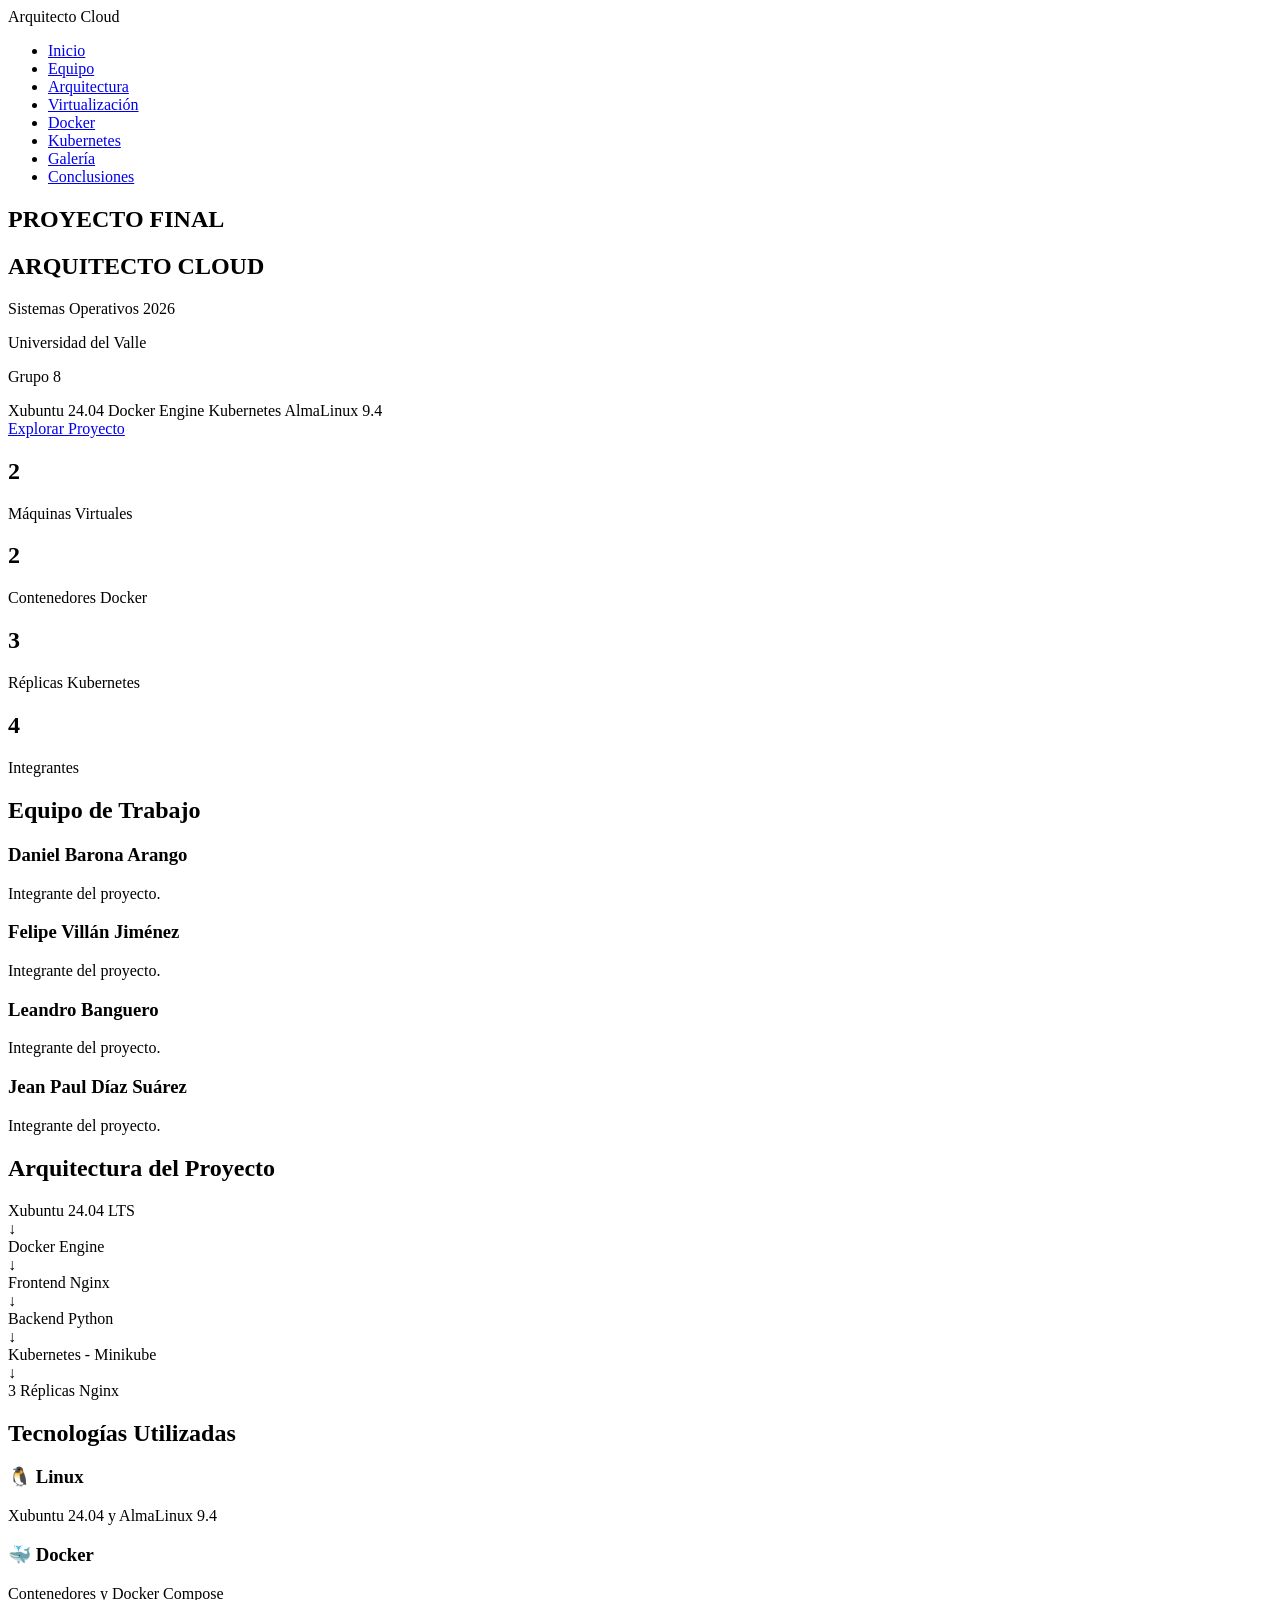
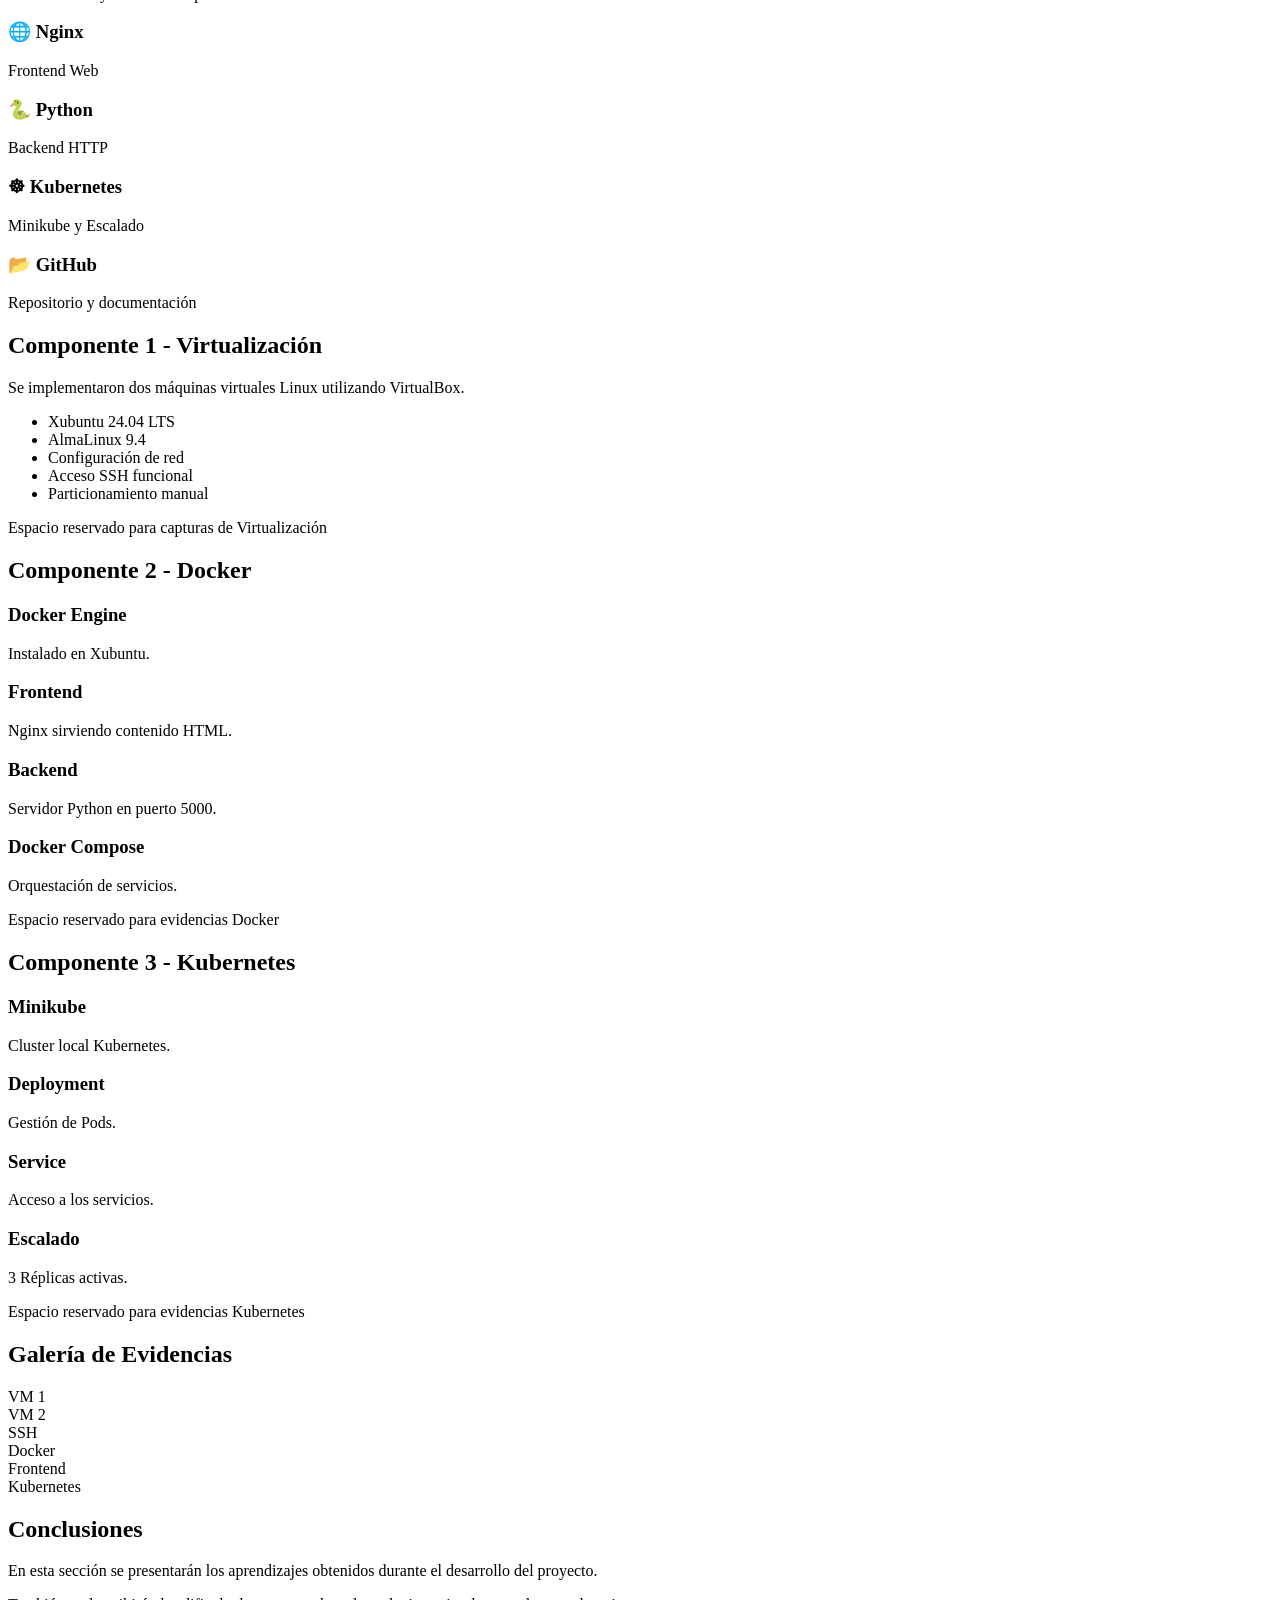
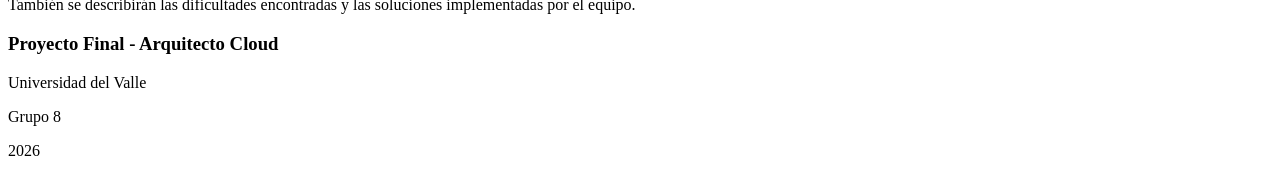
==== index.html @ c35be3ea "Add files via upload" ====
<!DOCTYPE html>
<html lang="es">
<head>
    <meta charset="UTF-8">
    <meta name="viewport" content="width=device-width, initial-scale=1.0">
    <title>Proyecto Final - Arquitecto Cloud</title>

    <link rel="stylesheet" href="css/style.css">

    <link rel="preconnect" href="https://fonts.googleapis.com">
    <link rel="preconnect" href="https://fonts.gstatic.com" crossorigin>
    <link href="https://fonts.googleapis.com/css2?family=Poppins:wght@300;400;500;600;700&display=swap" rel="stylesheet">
</head>

<body>

    <!-- NAVBAR -->

    <header>
        <nav class="navbar">
            <div class="logo">
                Arquitecto Cloud
            </div>

            <ul class="nav-links">
                <li><a href="#inicio">Inicio</a></li>
                <li><a href="#equipo">Equipo</a></li>
                <li><a href="#arquitectura">Arquitectura</a></li>
                <li><a href="#virtualizacion">Virtualización</a></li>
                <li><a href="#docker">Docker</a></li>
                <li><a href="#kubernetes">Kubernetes</a></li>
                <li><a href="#galeria">Galería</a></li>
                <li><a href="#conclusiones">Conclusiones</a></li>
            </ul>
        </nav>
    </header>

    <!-- HERO -->

    <section id="inicio" class="hero">

        <div class="hero-content">

            <h1>PROYECTO FINAL</h1>

            <h2>ARQUITECTO CLOUD</h2>

            <p>
                Sistemas Operativos 2026
            </p>

            <p>
                Universidad del Valle
            </p>

            <p class="grupo">
                Grupo 8
            </p>
            <div class="badges">

            <span>Xubuntu 24.04</span>
            <span>Docker Engine</span>
            <span>Kubernetes</span>
            <span>AlmaLinux 9.4</span>

            </div>

            <a href="#equipo" class="btn">
                Explorar Proyecto
            </a>

        </div>

    </section>
    <section class="stats">

    <div class="stat-box">
        <h2 class="counter">2</h2>
        <p>Máquinas Virtuales</p>
    </div>

    <div class="stat-box">
        <h2 class="counter">2</h2>
        <p>Contenedores Docker</p>
    </div>

    <div class="stat-box">
        <h2 class="counter">3</h2>
        <p>Réplicas Kubernetes</p>
    </div>

    <div class="stat-box">
        <h2 class="counter">4</h2>
        <p>Integrantes</p>
    </div>

    </section>
    <!-- EQUIPO -->

    <section id="equipo" class="section">

        <h2 class="section-title">
            Equipo de Trabajo
        </h2>

        <div class="cards">

            <div class="card">
                <h3>Daniel Barona Arango</h3>
                <p>Integrante del proyecto.</p>
            </div>

            <div class="card">
                <h3>Felipe Villán Jiménez</h3>
                <p>Integrante del proyecto.</p>
            </div>

            <div class="card">
                <h3>Leandro Banguero</h3>
                <p>Integrante del proyecto.</p>
            </div>

            <div class="card">
                <h3>Jean Paul Díaz Suárez</h3>
                <p>Integrante del proyecto.</p>
            </div>

        </div>

    </section>

    <!-- ARQUITECTURA -->

    <section id="arquitectura" class="section">

        <h2 class="section-title">
            Arquitectura del Proyecto
        </h2>

        <div class="architecture">

            <div class="arch-box">Xubuntu 24.04 LTS</div>
            <div class="arrow">↓</div>

            <div class="arch-box">Docker Engine</div>
            <div class="arrow">↓</div>

            <div class="arch-box">Frontend Nginx</div>
            <div class="arrow">↓</div>

            <div class="arch-box">Backend Python</div>
            <div class="arrow">↓</div>

            <div class="arch-box">Kubernetes - Minikube</div>
            <div class="arrow">↓</div>

            <div class="arch-box">3 Réplicas Nginx</div>

        </div>

    </section>
    <section id="tecnologias" class="section">

    <h2 class="section-title">
        Tecnologías Utilizadas
    </h2>

    <div class="tech-grid">

        <div class="tech-card">
            <h3>🐧 Linux</h3>
            <p>Xubuntu 24.04 y AlmaLinux 9.4</p>
        </div>

        <div class="tech-card">
            <h3>🐳 Docker</h3>
            <p>Contenedores y Docker Compose</p>
        </div>

        <div class="tech-card">
            <h3>🌐 Nginx</h3>
            <p>Frontend Web</p>
        </div>

        <div class="tech-card">
            <h3>🐍 Python</h3>
            <p>Backend HTTP</p>
        </div>

        <div class="tech-card">
            <h3>☸ Kubernetes</h3>
            <p>Minikube y Escalado</p>
        </div>

        <div class="tech-card">
            <h3>📂 GitHub</h3>
            <p>Repositorio y documentación</p>
        </div>

    </div>

</section>
    <!-- VIRTUALIZACION -->

    <section id="virtualizacion" class="section">

        <h2 class="section-title">
            Componente 1 - Virtualización
        </h2>

        <div class="content-box">

            <p>
                Se implementaron dos máquinas virtuales Linux utilizando
                VirtualBox.
            </p>

            <ul>
                <li>Xubuntu 24.04 LTS</li>
                <li>AlmaLinux 9.4</li>
                <li>Configuración de red</li>
                <li>Acceso SSH funcional</li>
                <li>Particionamiento manual</li>
            </ul>

            <div class="placeholder">
                Espacio reservado para capturas de Virtualización
            </div>

        </div>

    </section>

    <!-- DOCKER -->

    <section id="docker" class="section">

        <h2 class="section-title">
            Componente 2 - Docker
        </h2>

        <div class="cards">

            <div class="card">
                <h3>Docker Engine</h3>
                <p>Instalado en Xubuntu.</p>
            </div>

            <div class="card">
                <h3>Frontend</h3>
                <p>Nginx sirviendo contenido HTML.</p>
            </div>

            <div class="card">
                <h3>Backend</h3>
                <p>Servidor Python en puerto 5000.</p>
            </div>

            <div class="card">
                <h3>Docker Compose</h3>
                <p>Orquestación de servicios.</p>
            </div>

        </div>

        <div class="placeholder">
            Espacio reservado para evidencias Docker
        </div>

    </section>

    <!-- KUBERNETES -->

    <section id="kubernetes" class="section">

        <h2 class="section-title">
            Componente 3 - Kubernetes
        </h2>

        <div class="cards">

            <div class="card">
                <h3>Minikube</h3>
                <p>Cluster local Kubernetes.</p>
            </div>

            <div class="card">
                <h3>Deployment</h3>
                <p>Gestión de Pods.</p>
            </div>

            <div class="card">
                <h3>Service</h3>
                <p>Acceso a los servicios.</p>
            </div>

            <div class="card">
                <h3>Escalado</h3>
                <p>3 Réplicas activas.</p>
            </div>

        </div>

        <div class="placeholder">
            Espacio reservado para evidencias Kubernetes
        </div>

    </section>

    <!-- GALERIA -->

    <section id="galeria" class="section">

        <h2 class="section-title">
            Galería de Evidencias
        </h2>

        <div class="gallery">

            <div class="gallery-item">VM 1</div>
            <div class="gallery-item">VM 2</div>
            <div class="gallery-item">SSH</div>
            <div class="gallery-item">Docker</div>
            <div class="gallery-item">Frontend</div>
            <div class="gallery-item">Kubernetes</div>

        </div>

    </section>

    <!-- CONCLUSIONES -->

    <section id="conclusiones" class="section">

        <h2 class="section-title">
            Conclusiones
        </h2>

        <div class="content-box">

            <p>
                En esta sección se presentarán los aprendizajes obtenidos
                durante el desarrollo del proyecto.
            </p>

            <p>
                También se describirán las dificultades encontradas y las
                soluciones implementadas por el equipo.
            </p>

        </div>

    </section>

    <!-- FOOTER -->

    <footer>

        <h3>Proyecto Final - Arquitecto Cloud</h3>

        <p>Universidad del Valle</p>

        <p>Grupo 8</p>

        <p>2026</p>

    </footer>

    <script src="js/script.js"></script>

</body>
</html>
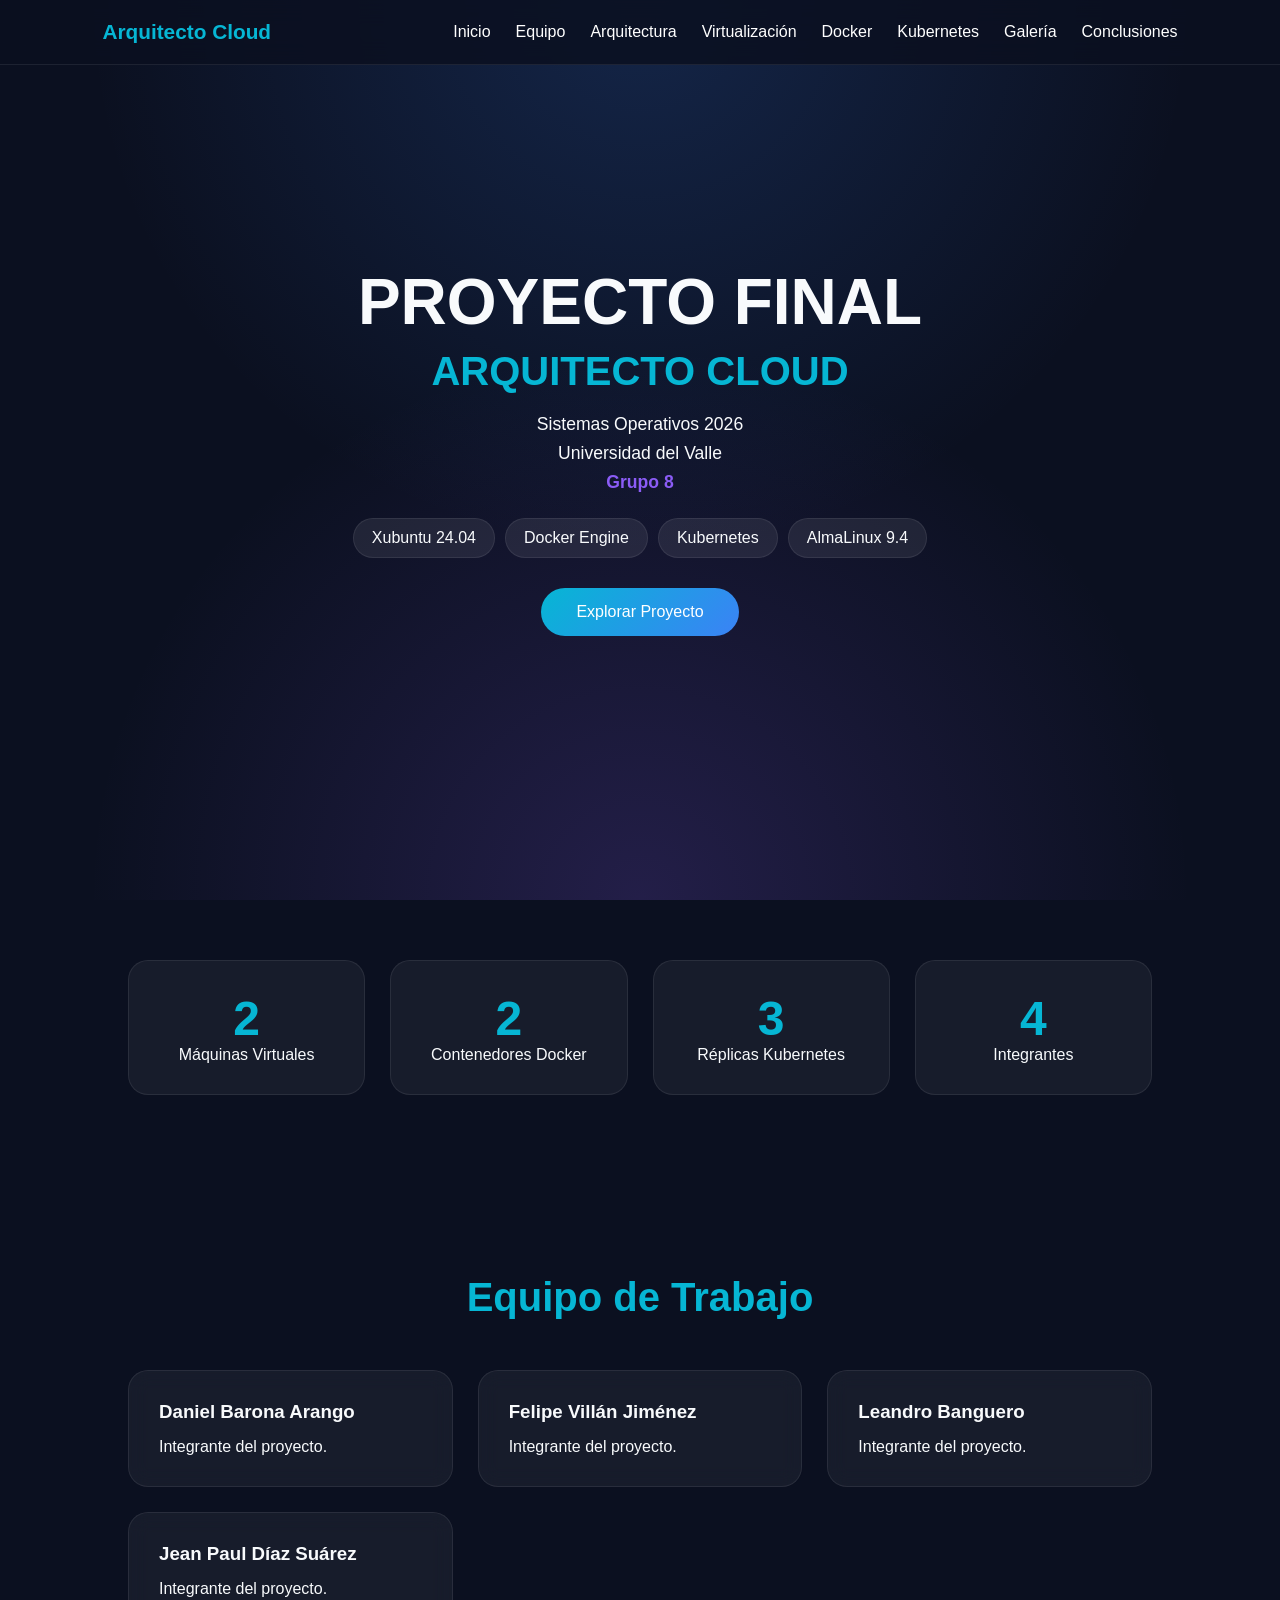
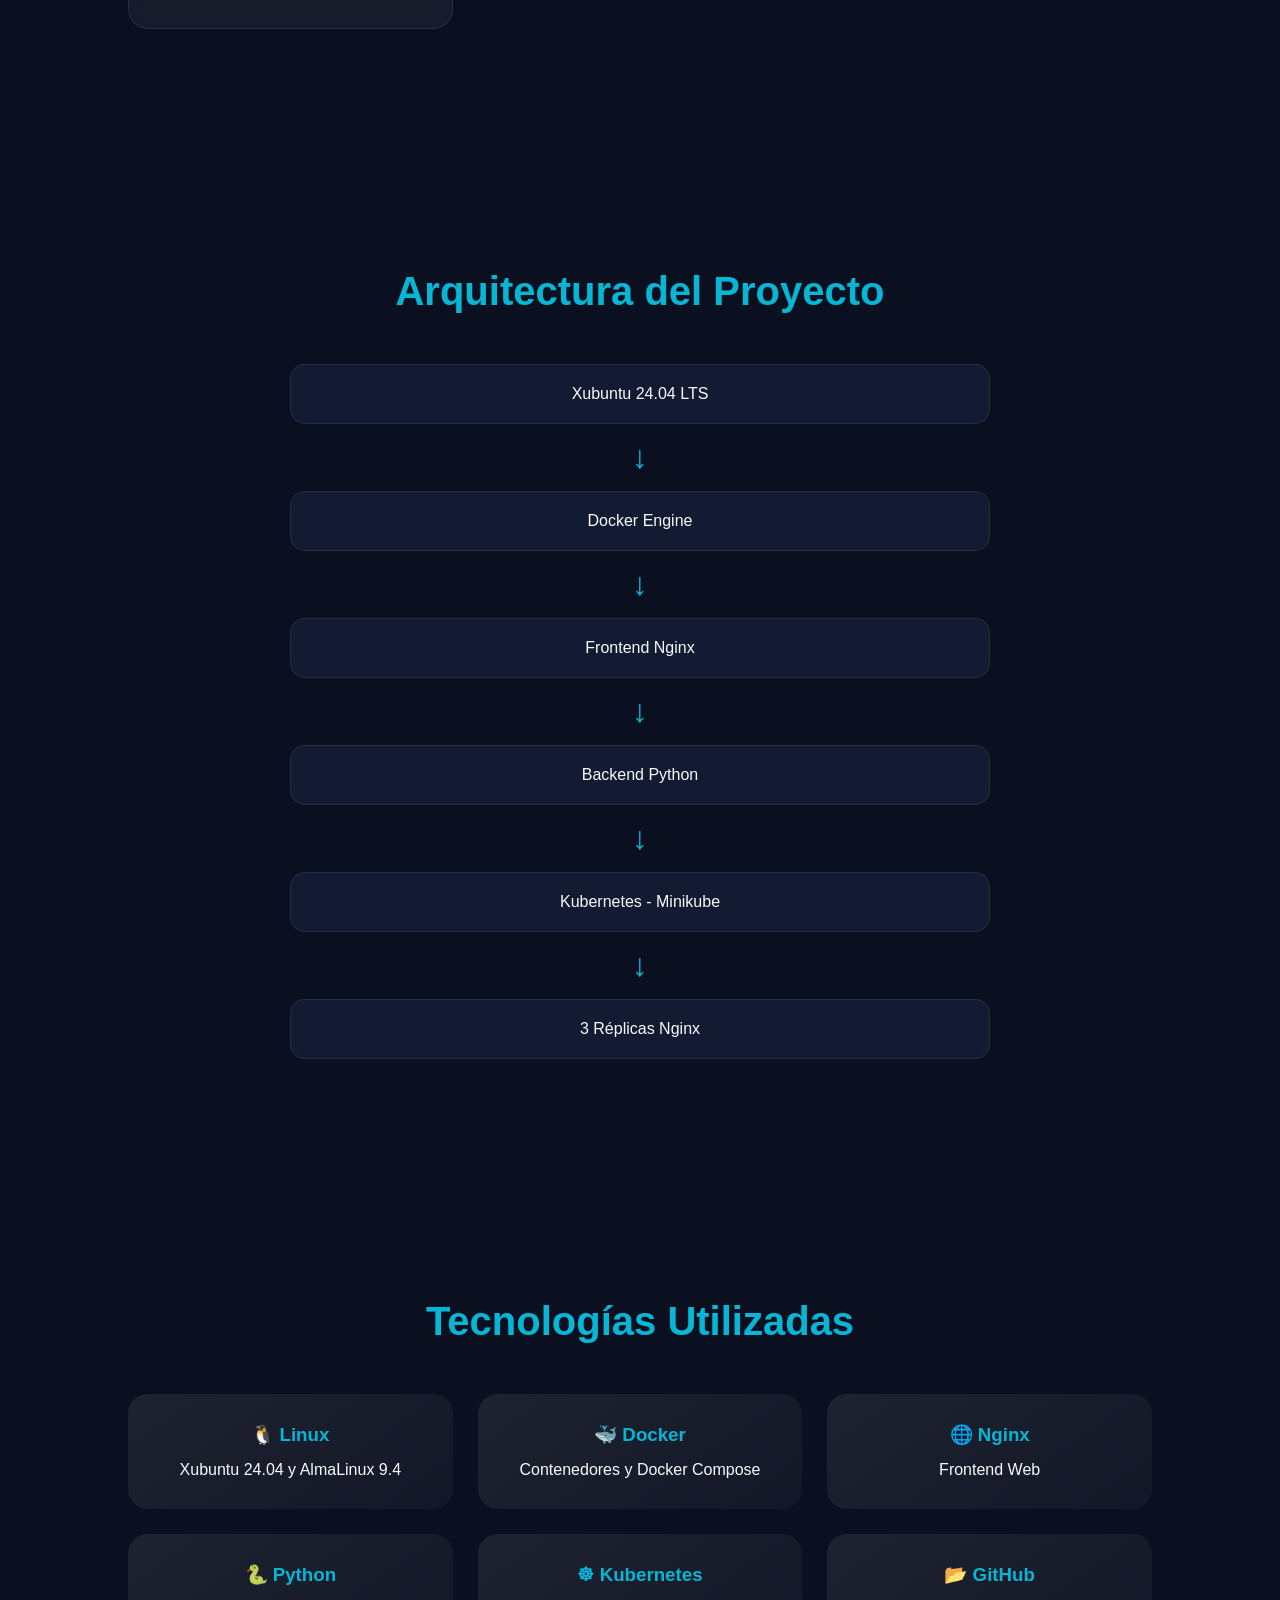
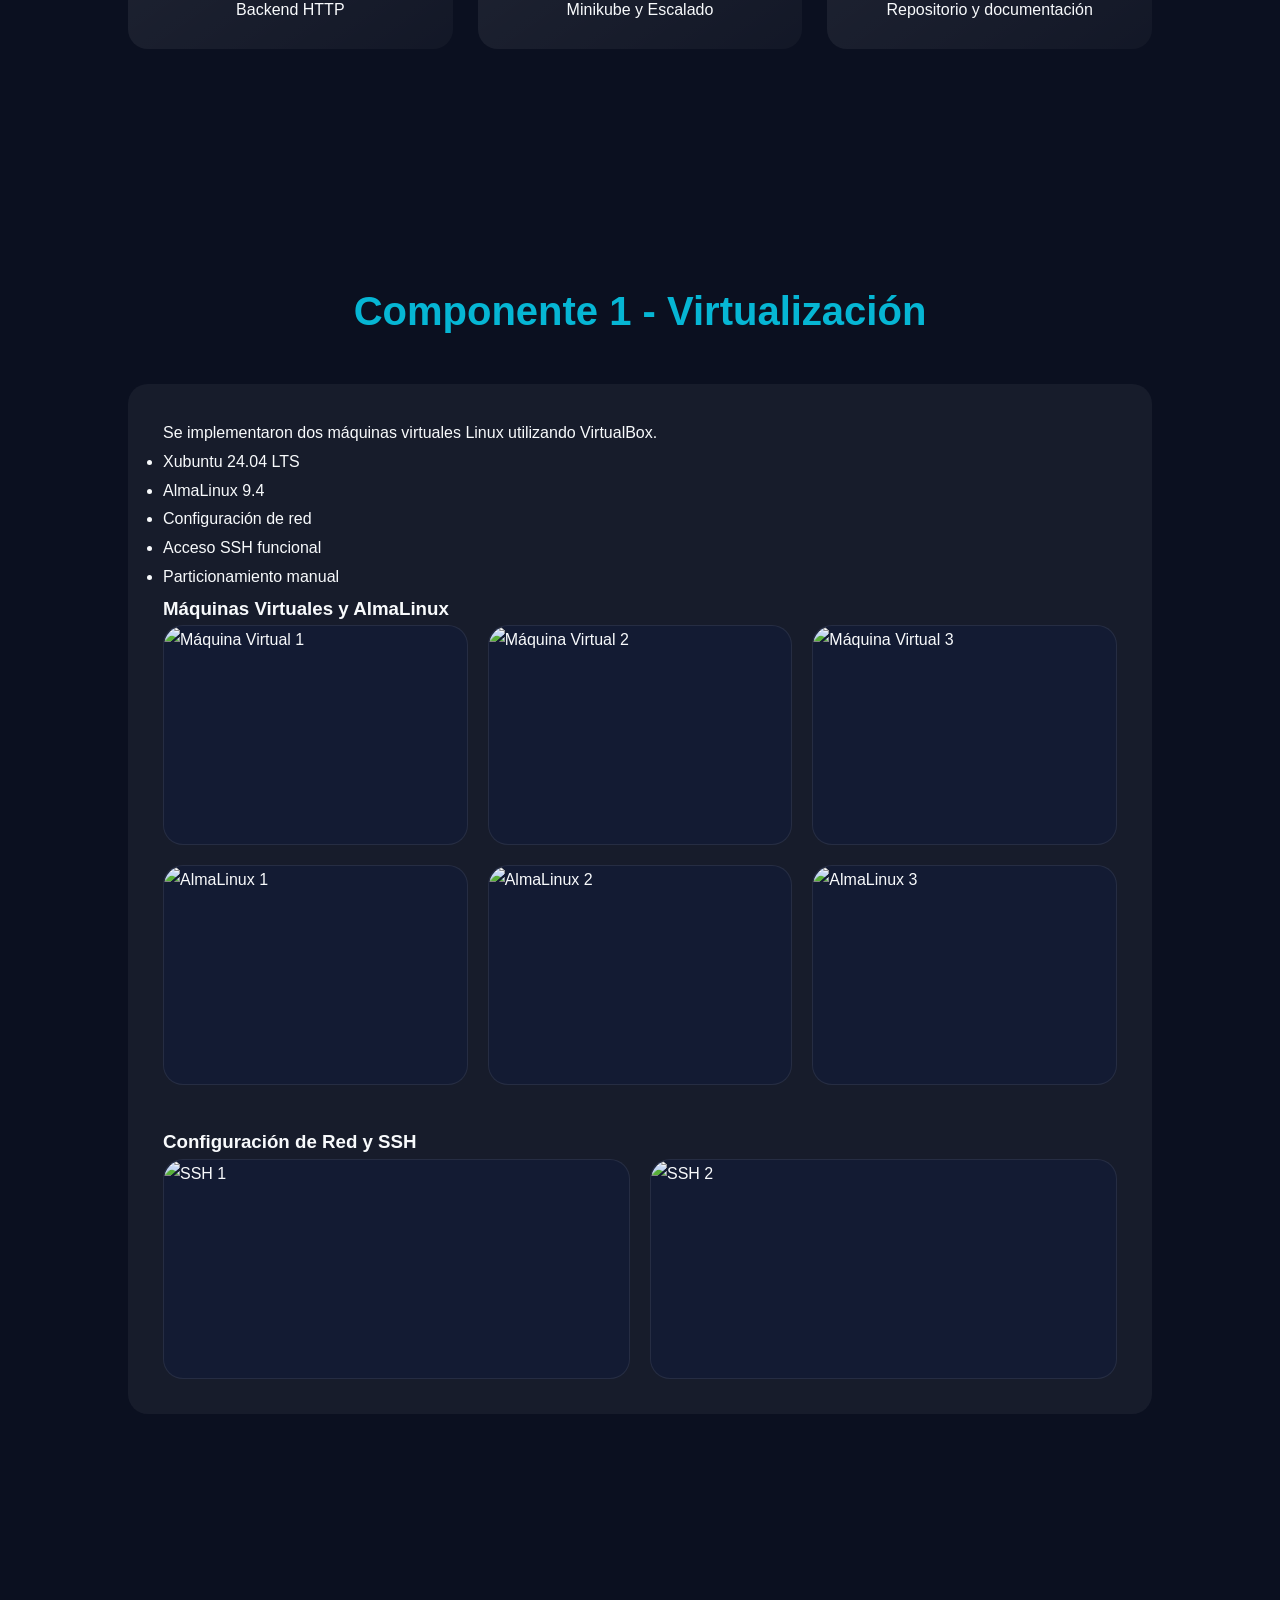
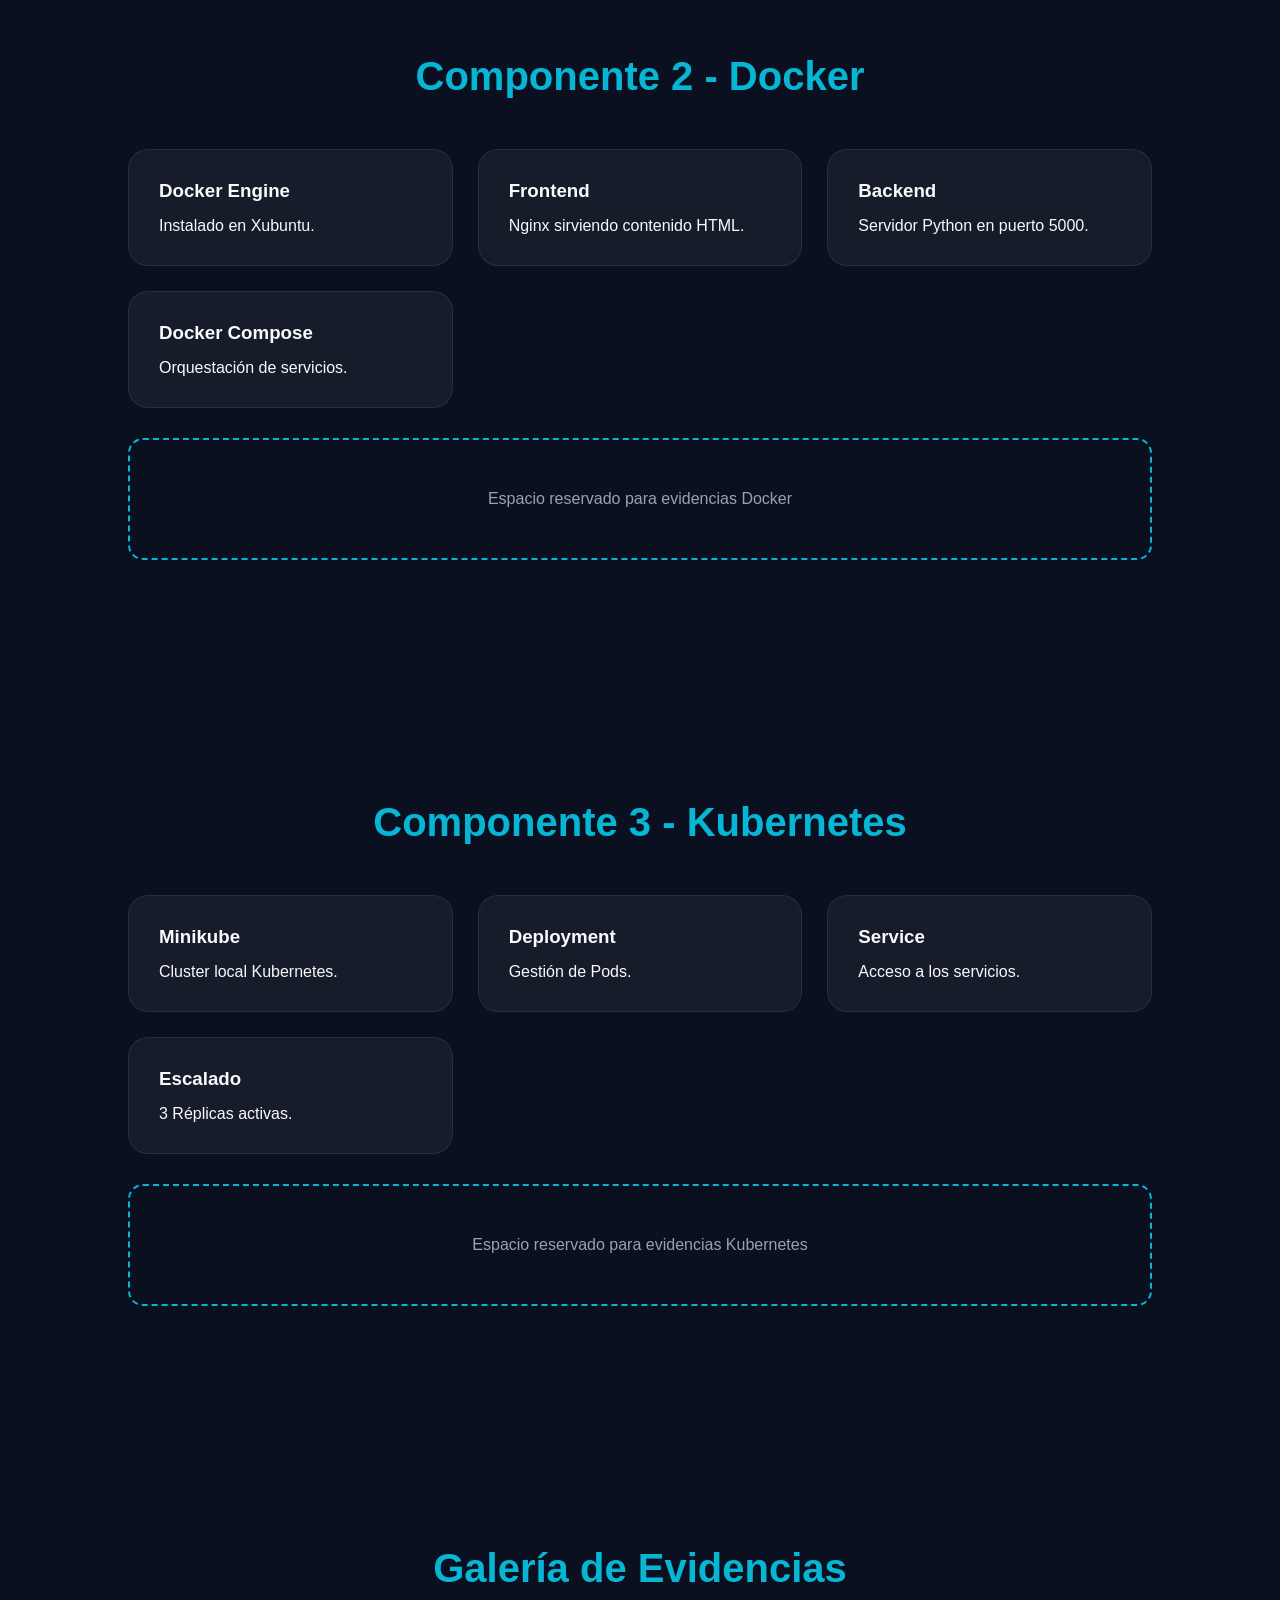
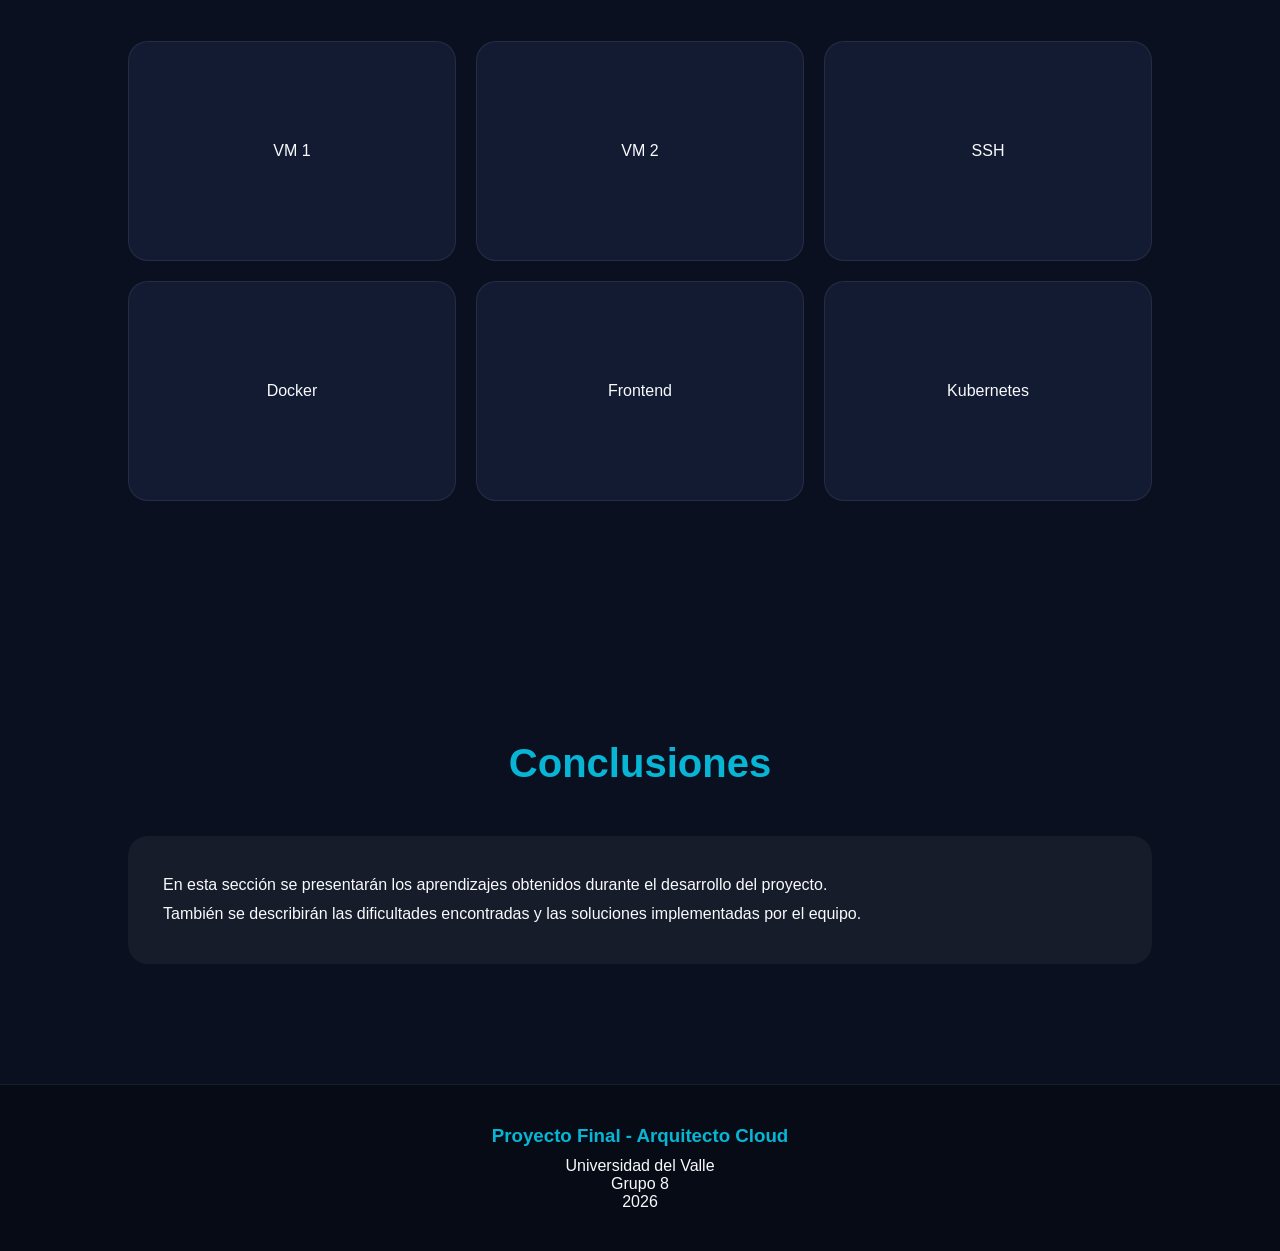
==== commit d3d596f9: "Add files via upload" ====
--- a/index.html
+++ b/index.html
@@ -223,9 +223,49 @@
                 <li>Particionamiento manual</li>
             </ul>
 
-            <div class="placeholder">
-                Espacio reservado para capturas de Virtualización
-            </div>
+            <h3>Máquinas Virtuales y AlmaLinux</h3>
+
+<div class="gallery">
+
+    <div class="gallery-item">
+        <img src="img/mv1.jpeg" alt="Máquina Virtual 1">
+    </div>
+
+    <div class="gallery-item">
+        <img src="img/mv2.jpeg" alt="Máquina Virtual 2">
+    </div>
+
+    <div class="gallery-item">
+        <img src="img/mv3.jpeg" alt="Máquina Virtual 3">
+    </div>
+
+    <div class="gallery-item">
+        <img src="img/alma1.jpeg" alt="AlmaLinux 1">
+    </div>
+
+    <div class="gallery-item">
+        <img src="img/alma2.jpeg" alt="AlmaLinux 2">
+    </div>
+
+    <div class="gallery-item">
+        <img src="img/alma3.jpeg" alt="AlmaLinux 3">
+    </div>
+
+</div>
+
+<h3 style="margin-top:40px;">Configuración de Red y SSH</h3>
+
+<div class="gallery">
+
+    <div class="gallery-item">
+        <img src="img/ssh1.jpeg" alt="SSH 1">
+    </div>
+
+    <div class="gallery-item">
+        <img src="img/ssh2.jpeg" alt="SSH 2">
+    </div>
+
+</div>
 
         </div>
 
--- a/css/style.css
+++ b/css/style.css
@@ -0,0 +1,336 @@
+*{
+    margin:0;
+    padding:0;
+    box-sizing:border-box;
+    font-family:'Poppins',sans-serif;
+}
+
+html{
+    scroll-behavior:smooth;
+}
+
+body{
+    background:#0B1020;
+    color:#F8FAFC;
+}
+
+/* NAVBAR */
+
+.navbar{
+    position:fixed;
+    top:0;
+    width:100%;
+    display:flex;
+    justify-content:space-between;
+    align-items:center;
+    padding:20px 8%;
+    background:rgba(11,16,32,0.85);
+    backdrop-filter:blur(12px);
+    z-index:1000;
+    border-bottom:1px solid rgba(255,255,255,0.08);
+}
+
+.logo{
+    font-size:1.3rem;
+    font-weight:700;
+    color:#06B6D4;
+}
+
+.nav-links{
+    display:flex;
+    list-style:none;
+    gap:25px;
+}
+
+.nav-links a{
+    text-decoration:none;
+    color:white;
+    transition:0.3s;
+}
+
+.nav-links a:hover{
+    color:#06B6D4;
+}
+
+/* HERO */
+
+.hero{
+    min-height:100vh;
+    display:flex;
+    justify-content:center;
+    align-items:center;
+    text-align:center;
+    padding:20px;
+    background:
+    radial-gradient(circle at top,#3B82F630 0%,transparent 50%),
+    radial-gradient(circle at bottom,#8B5CF630 0%,transparent 50%);
+}
+
+.hero-content h1{
+    font-size:4rem;
+    margin-bottom:10px;
+}
+
+.hero-content h2{
+    font-size:2.5rem;
+    color:#06B6D4;
+    margin-bottom:20px;
+}
+
+.hero-content p{
+    margin:8px 0;
+    font-size:1.1rem;
+}
+
+.grupo{
+    margin-top:15px;
+    font-weight:600;
+    color:#8B5CF6;
+}
+
+.btn{
+    display:inline-block;
+    margin-top:30px;
+    padding:15px 35px;
+    text-decoration:none;
+    color:white;
+    background:linear-gradient(135deg,#06B6D4,#3B82F6);
+    border-radius:40px;
+    transition:0.4s;
+}
+
+.btn:hover{
+    transform:translateY(-5px);
+    box-shadow:0 0 25px #06B6D4;
+}
+
+/* SECCIONES */
+
+.section{
+    padding:120px 10%;
+}
+
+.section-title{
+    text-align:center;
+    margin-bottom:50px;
+    font-size:2.5rem;
+    color:#06B6D4;
+}
+
+/* TARJETAS */
+
+.cards{
+    display:grid;
+    grid-template-columns:repeat(auto-fit,minmax(250px,1fr));
+    gap:25px;
+}
+
+.card{
+    background:rgba(255,255,255,0.05);
+    backdrop-filter:blur(10px);
+    border:1px solid rgba(255,255,255,0.08);
+    padding:30px;
+    border-radius:20px;
+    transition:0.4s;
+}
+
+.card:hover{
+    transform:translateY(-10px);
+    border-color:#06B6D4;
+    box-shadow:0 0 25px rgba(6,182,212,0.3);
+}
+
+.card h3{
+    margin-bottom:15px;
+}
+
+/* ARQUITECTURA */
+
+.architecture{
+    max-width:700px;
+    margin:auto;
+    text-align:center;
+}
+
+.arch-box{
+    background:#131B33;
+    padding:20px;
+    border-radius:15px;
+    border:1px solid rgba(255,255,255,0.08);
+}
+
+.arrow{
+    font-size:2rem;
+    margin:15px 0;
+    color:#06B6D4;
+}
+
+/* CAJAS */
+
+.content-box{
+    background:rgba(255,255,255,0.05);
+    padding:35px;
+    border-radius:20px;
+    line-height:1.8;
+}
+
+.placeholder{
+    margin-top:30px;
+    border:2px dashed #06B6D4;
+    border-radius:15px;
+    padding:50px;
+    text-align:center;
+    color:#94A3B8;
+}
+
+/* GALERIA */
+
+.gallery{
+    display:grid;
+    grid-template-columns:repeat(auto-fit,minmax(250px,1fr));
+    gap:20px;
+}
+
+.gallery-item{
+    height:220px;
+    border-radius:20px;
+    background:#131B33;
+    display:flex;
+    justify-content:center;
+    align-items:center;
+    transition:0.4s;
+    border:1px solid rgba(255,255,255,0.08);
+}
+
+.gallery-item:hover{
+    transform:scale(1.03);
+    border-color:#06B6D4;
+}
+
+/* FOOTER */
+
+footer{
+    padding:40px;
+    text-align:center;
+    background:#070B16;
+    border-top:1px solid rgba(255,255,255,0.08);
+}
+
+footer h3{
+    margin-bottom:10px;
+    color:#06B6D4;
+}
+
+/* RESPONSIVE */
+
+@media(max-width:900px){
+
+    .navbar{
+        flex-direction:column;
+        gap:15px;
+    }
+
+    .nav-links{
+        flex-wrap:wrap;
+        justify-content:center;
+    }
+
+    .hero-content h1{
+        font-size:2.8rem;
+    }
+
+    .hero-content h2{
+        font-size:1.8rem;
+    }
+}
+/* ANIMACIONES */
+
+.section,
+.card,
+.gallery-item,
+.arch-box{
+    opacity:0;
+    transform:translateY(40px);
+    transition:all 0.8s ease;
+}
+
+.show{
+    opacity:1 !important;
+    transform:translateY(0) !important;
+}
+/* ESTADISTICAS */
+
+.stats{
+    display:grid;
+    grid-template-columns:repeat(auto-fit,minmax(200px,1fr));
+    gap:25px;
+    padding:60px 10%;
+}
+
+.stat-box{
+    background:rgba(255,255,255,0.05);
+    border-radius:20px;
+    padding:30px;
+    text-align:center;
+    border:1px solid rgba(255,255,255,0.08);
+    transition:.4s;
+}
+
+.stat-box:hover{
+    transform:translateY(-10px);
+    box-shadow:0 0 25px rgba(6,182,212,.3);
+}
+
+.stat-box h2{
+    font-size:3rem;
+    color:#06B6D4;
+}
+
+/* TECNOLOGIAS */
+
+.tech-grid{
+    display:grid;
+    grid-template-columns:repeat(auto-fit,minmax(250px,1fr));
+    gap:25px;
+}
+
+.tech-card{
+    background:linear-gradient(
+    145deg,
+    rgba(255,255,255,.08),
+    rgba(255,255,255,.03));
+    padding:30px;
+    border-radius:20px;
+    text-align:center;
+    transition:.4s;
+}
+
+.tech-card:hover{
+    transform:translateY(-10px);
+    box-shadow:0 0 30px rgba(59,130,246,.3);
+}
+
+.tech-card h3{
+    margin-bottom:15px;
+    color:#06B6D4;
+}
+.badges{
+    margin-top:25px;
+    display:flex;
+    justify-content:center;
+    gap:10px;
+    flex-wrap:wrap;
+}
+
+.badges span{
+    background:rgba(255,255,255,.08);
+    border:1px solid rgba(255,255,255,.08);
+    padding:10px 18px;
+    border-radius:30px;
+}
+.gallery-item img{
+    width:100%;
+    height:100%;
+    object-fit:cover;
+    border-radius:20px;
+}
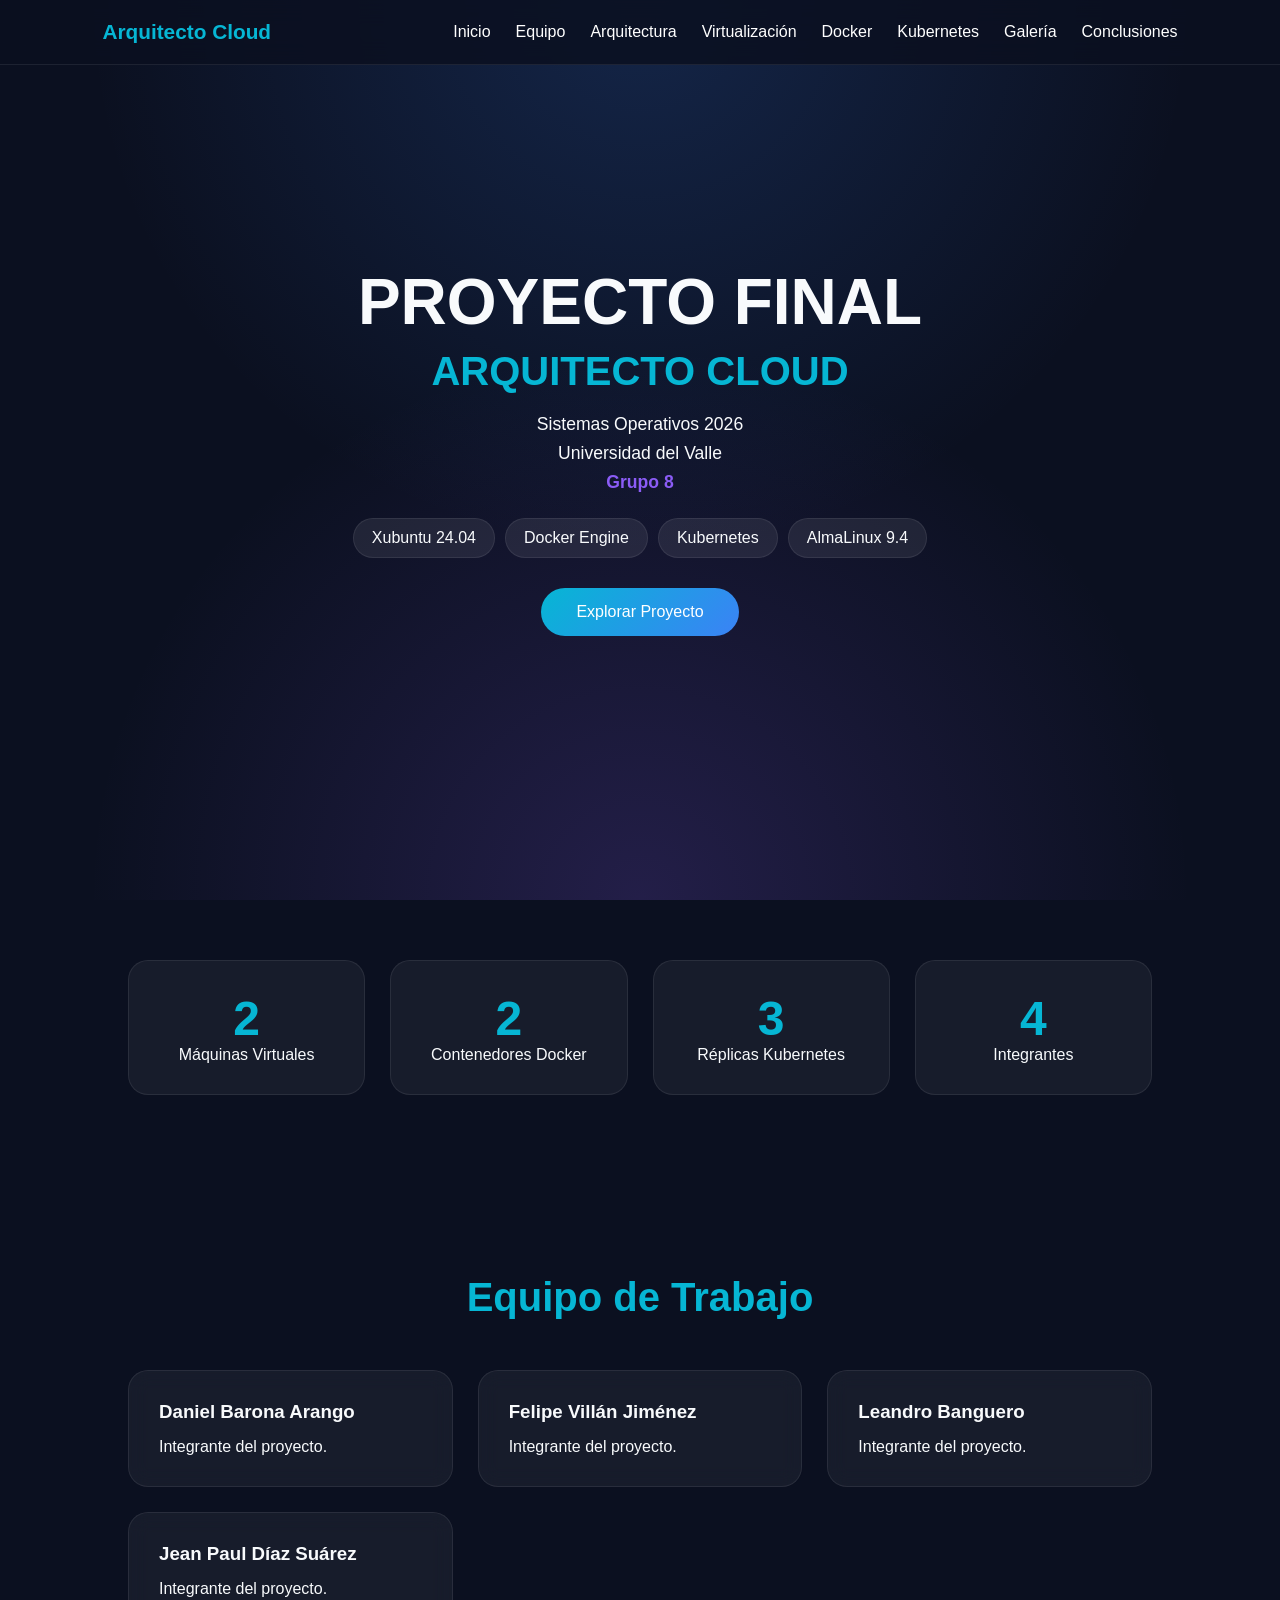
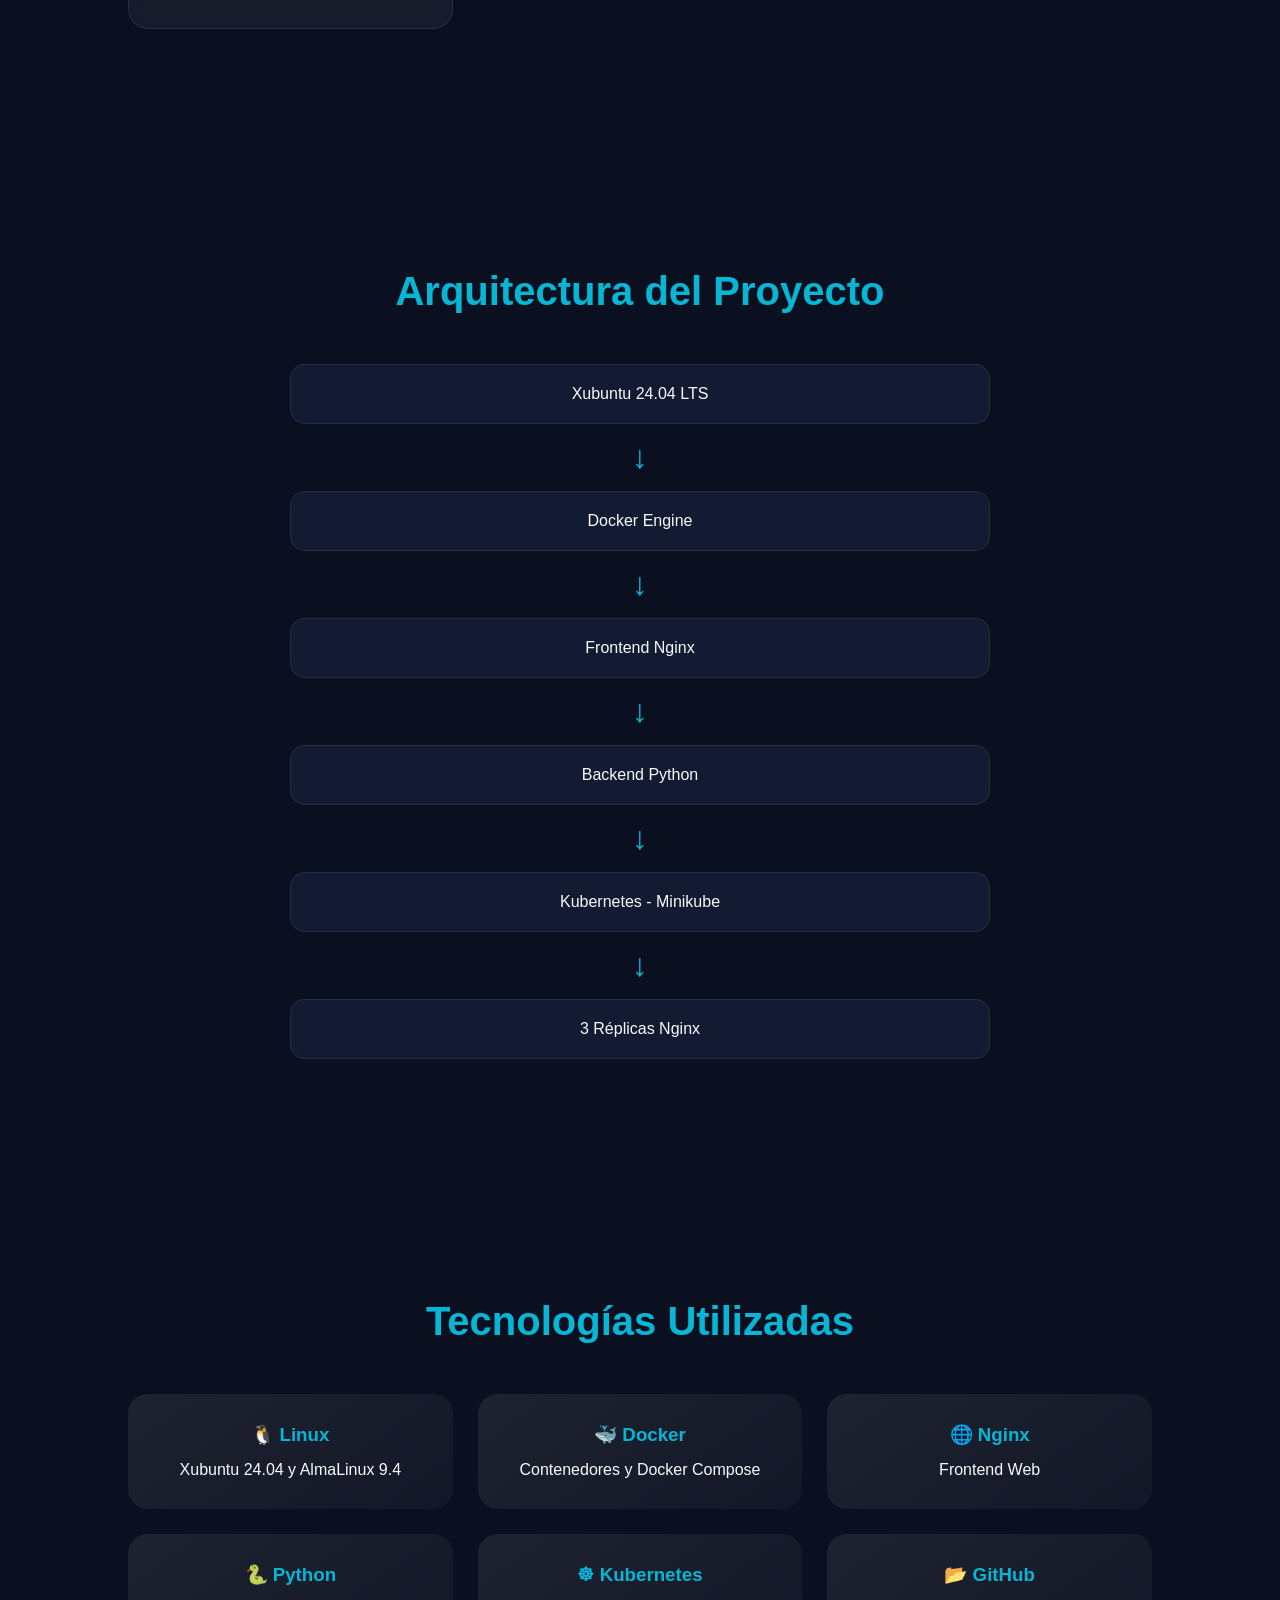
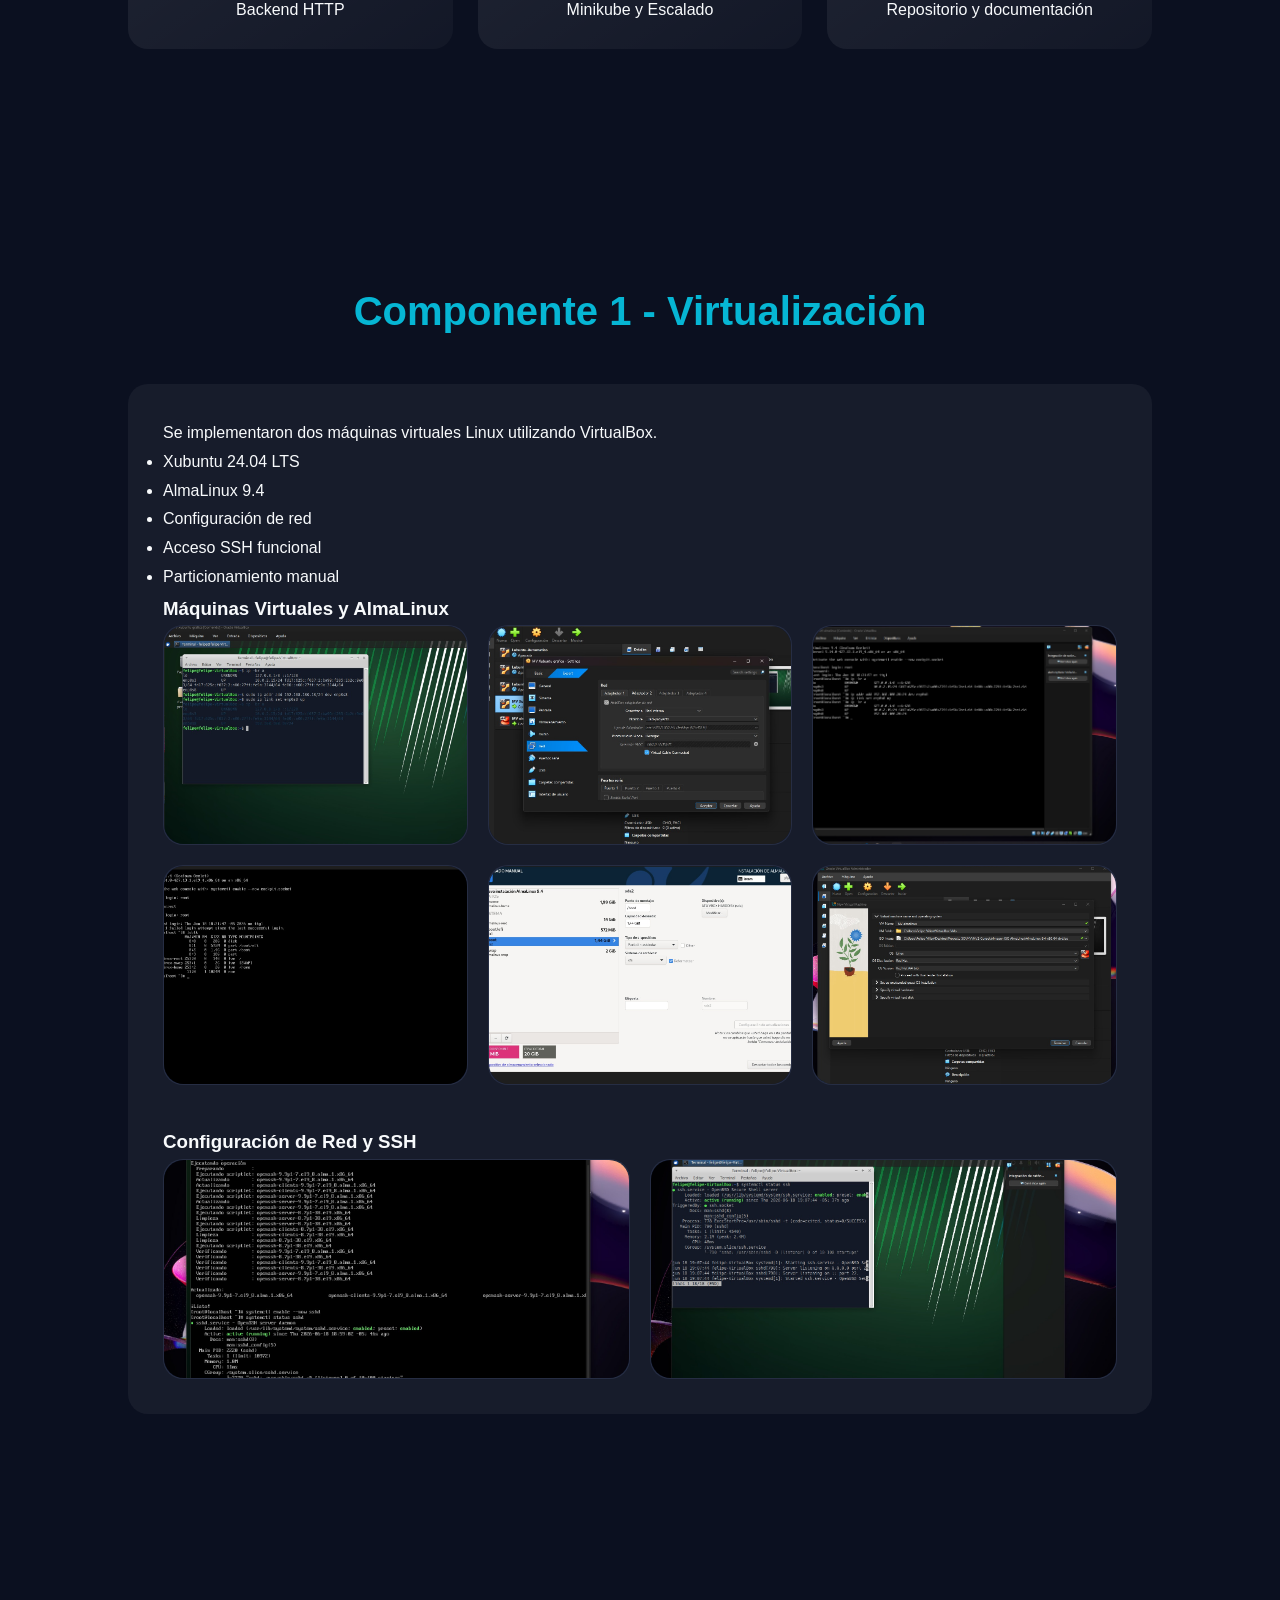
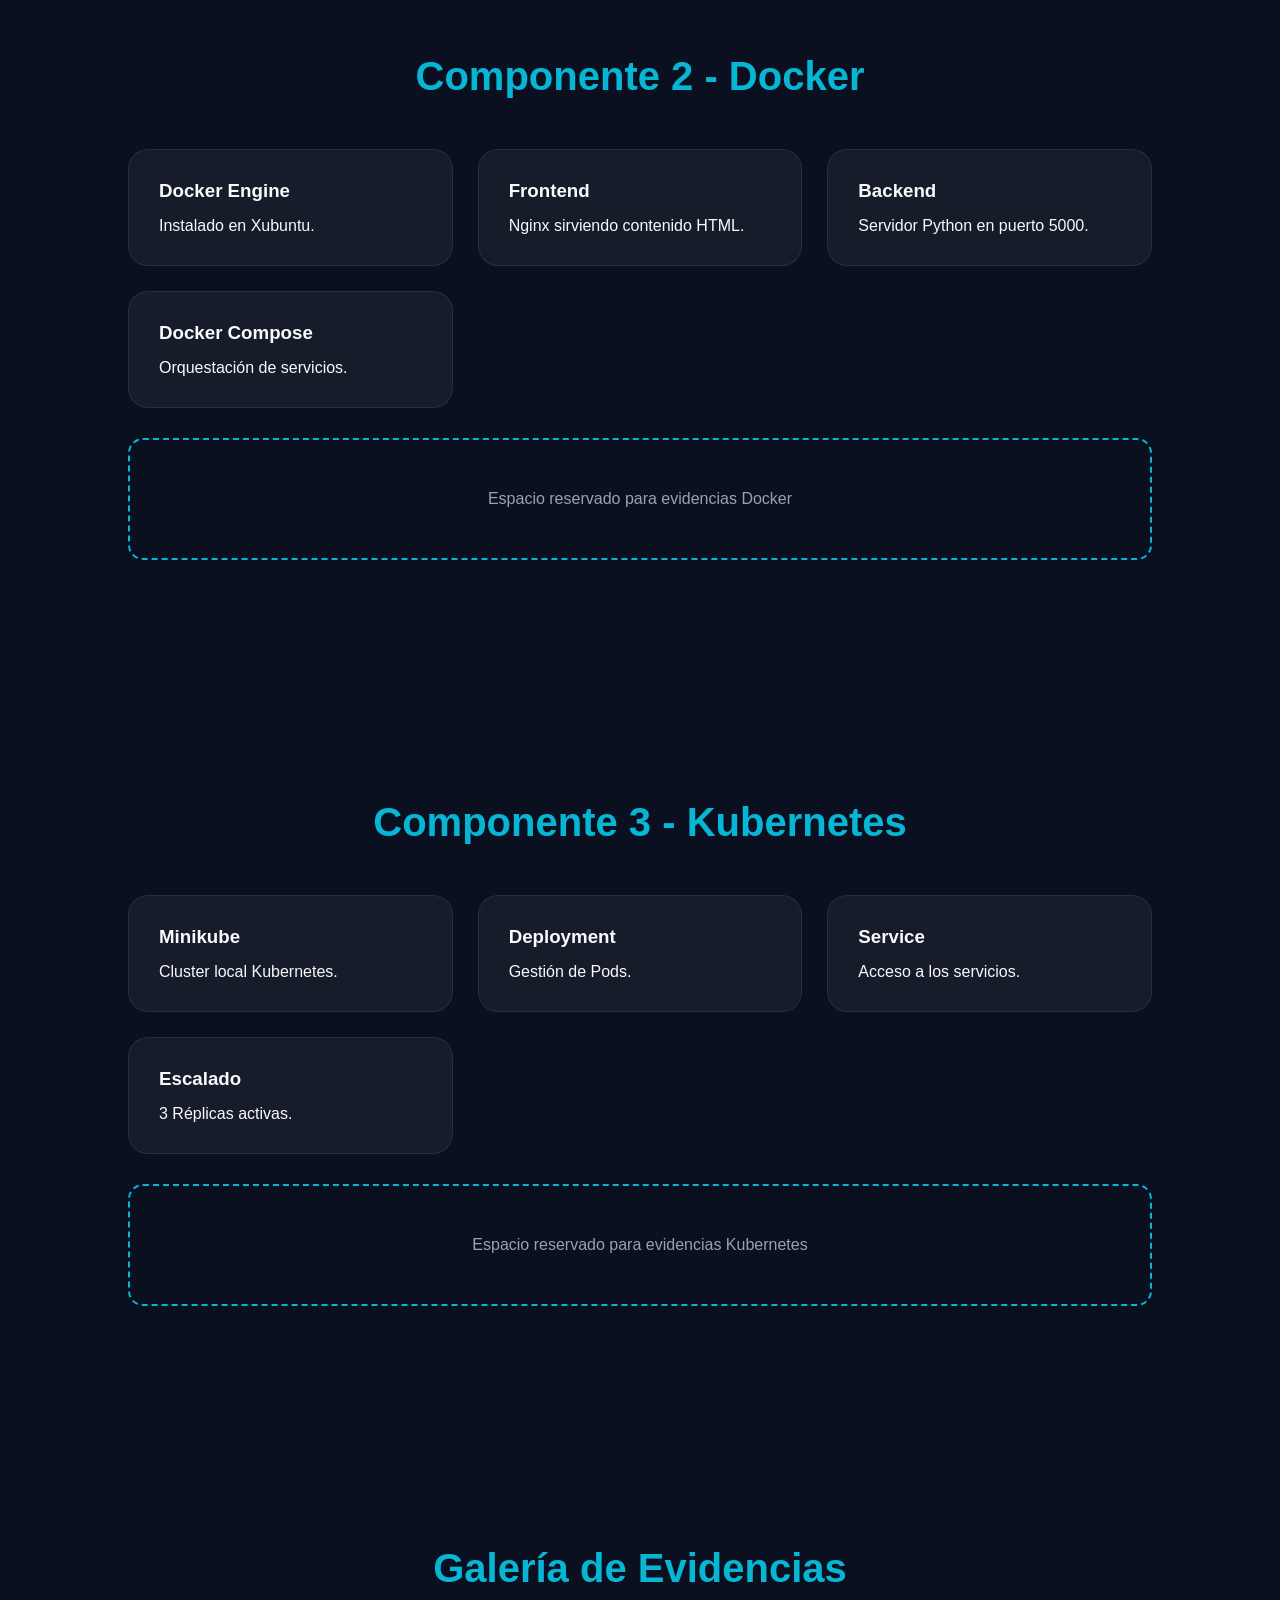
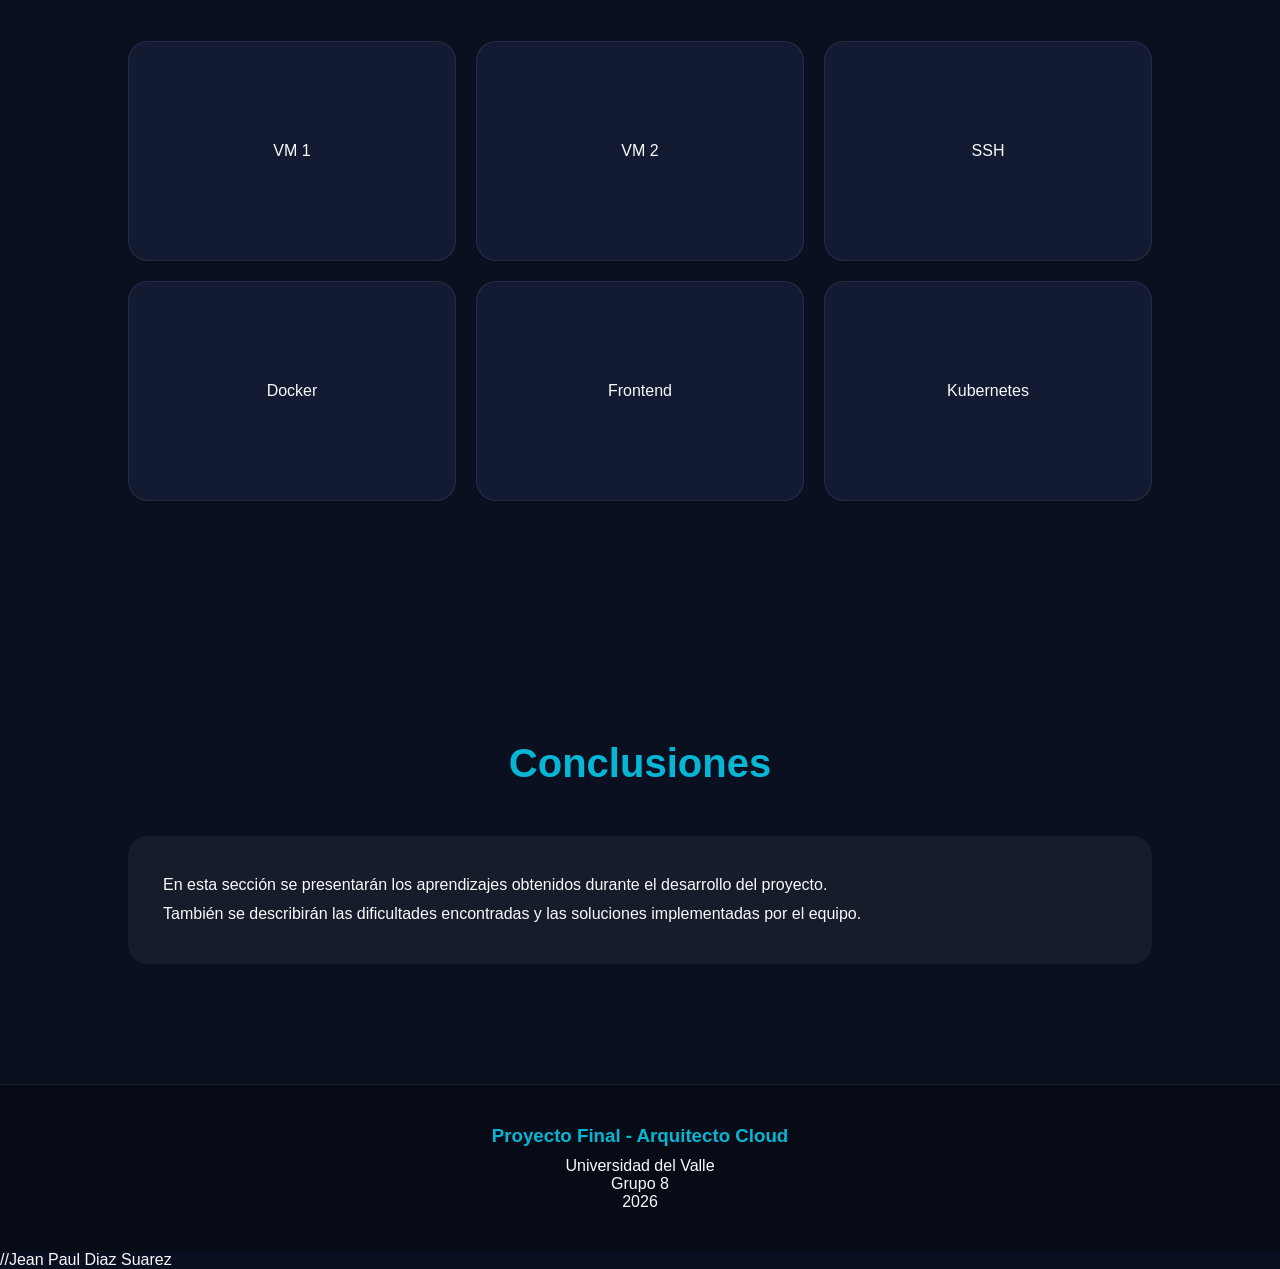
==== commit b472ece3: "Mi primer comentario" ====
--- a/index.html
+++ b/index.html
@@ -409,4 +409,5 @@
     <script src="js/script.js"></script>
 
 </body>
-</html>+</html>
+//Jean Paul Diaz Suarez
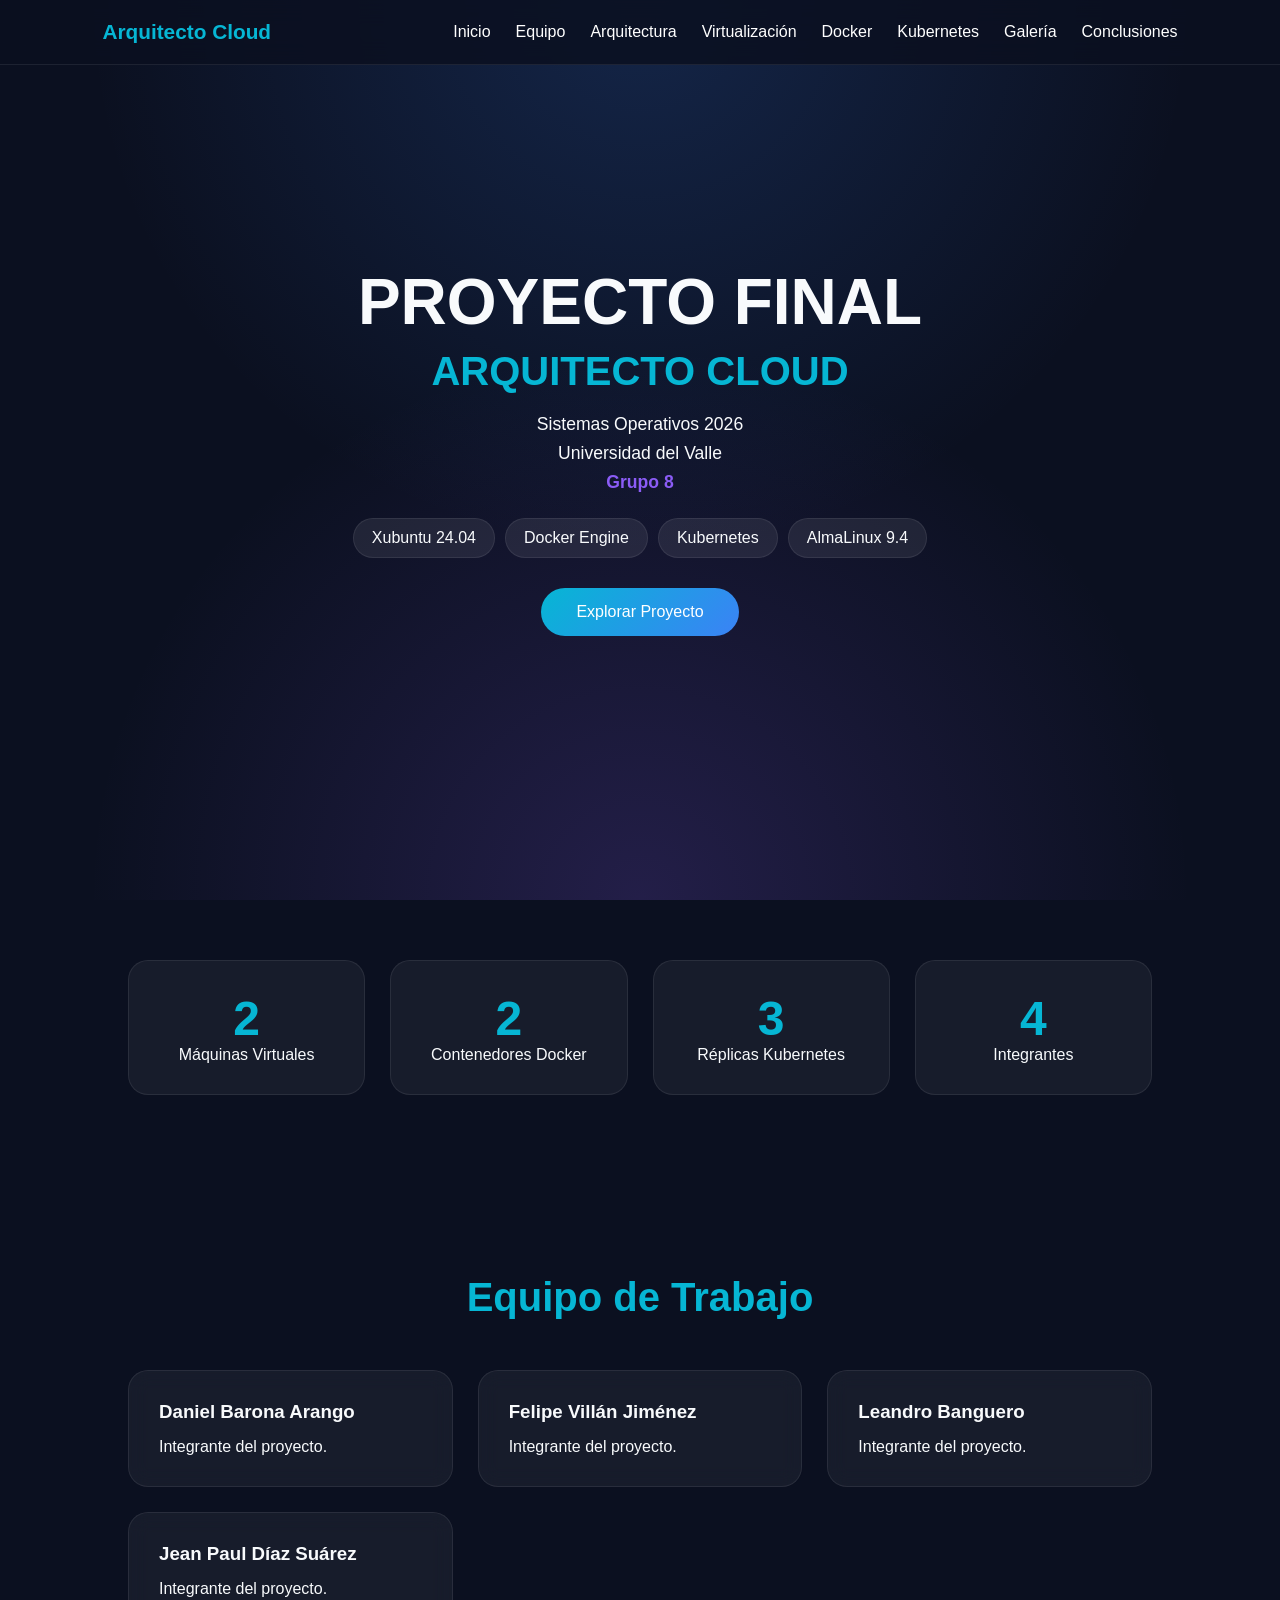
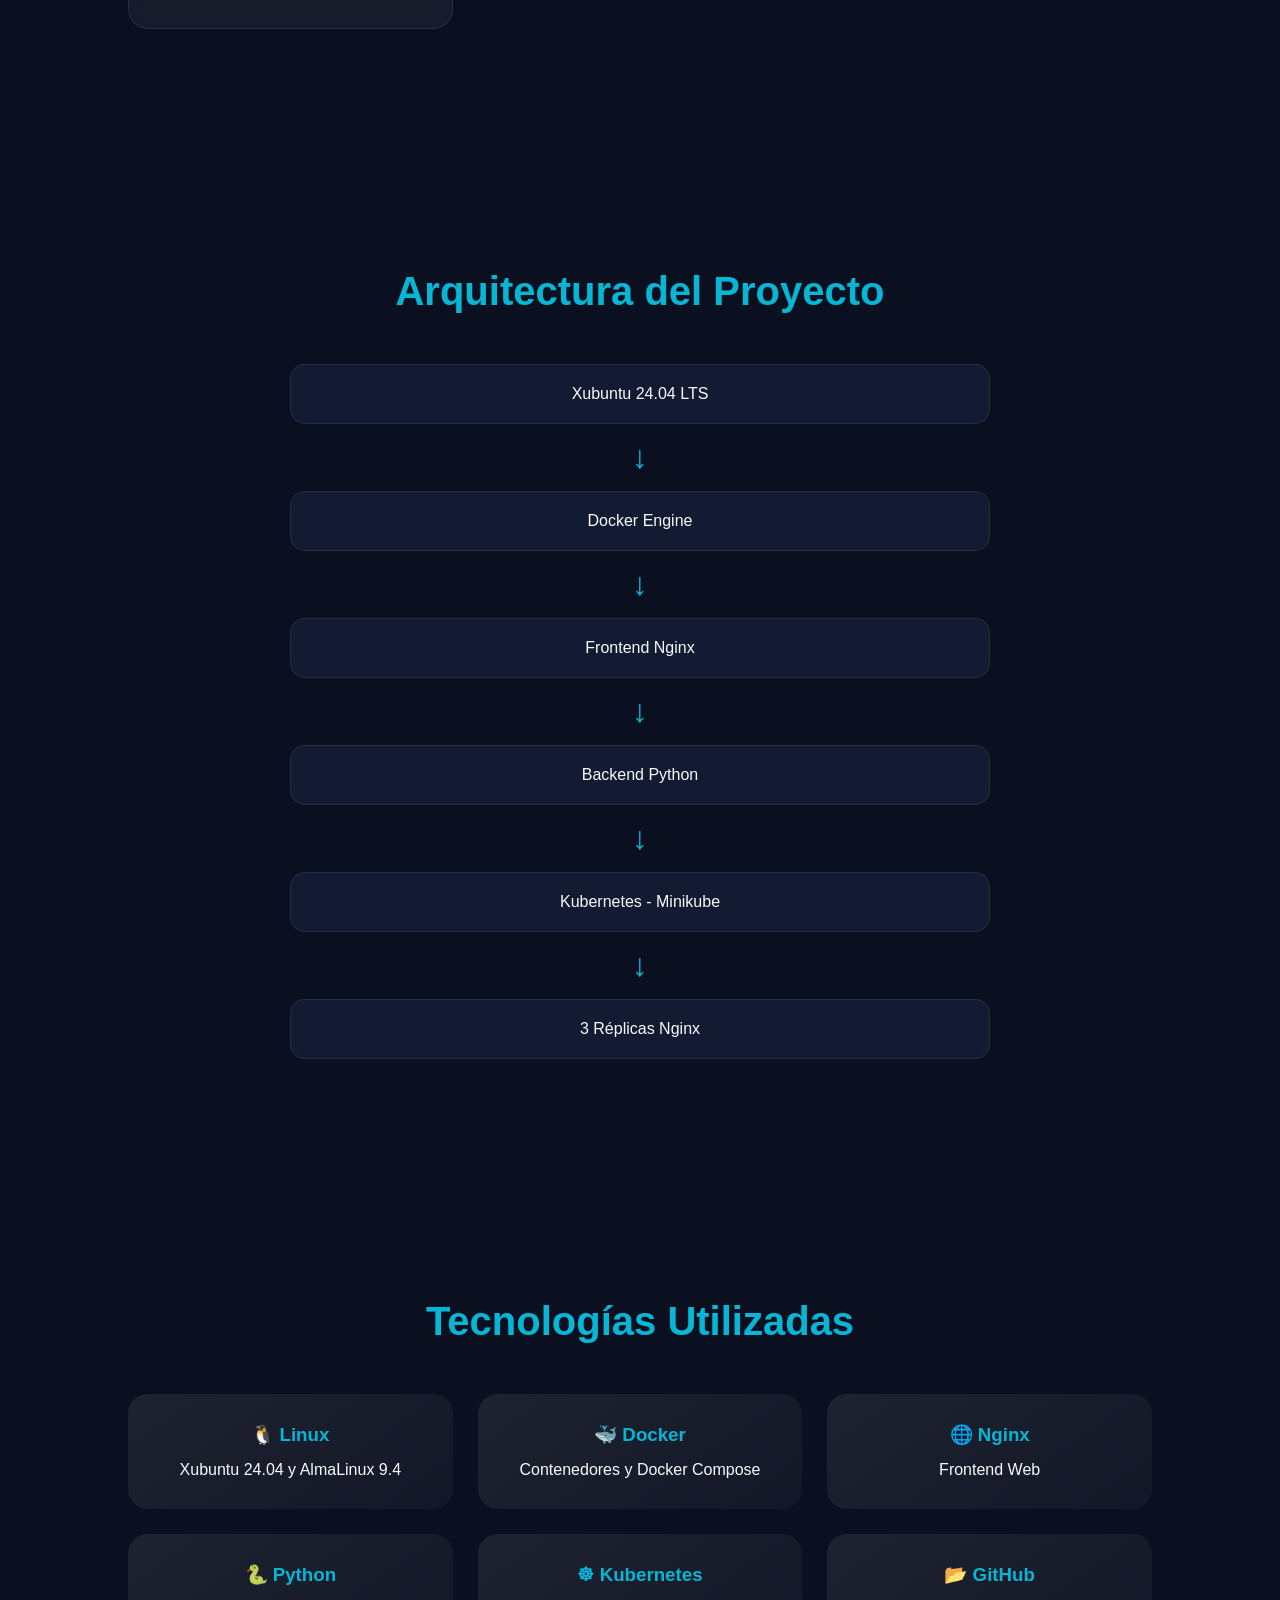
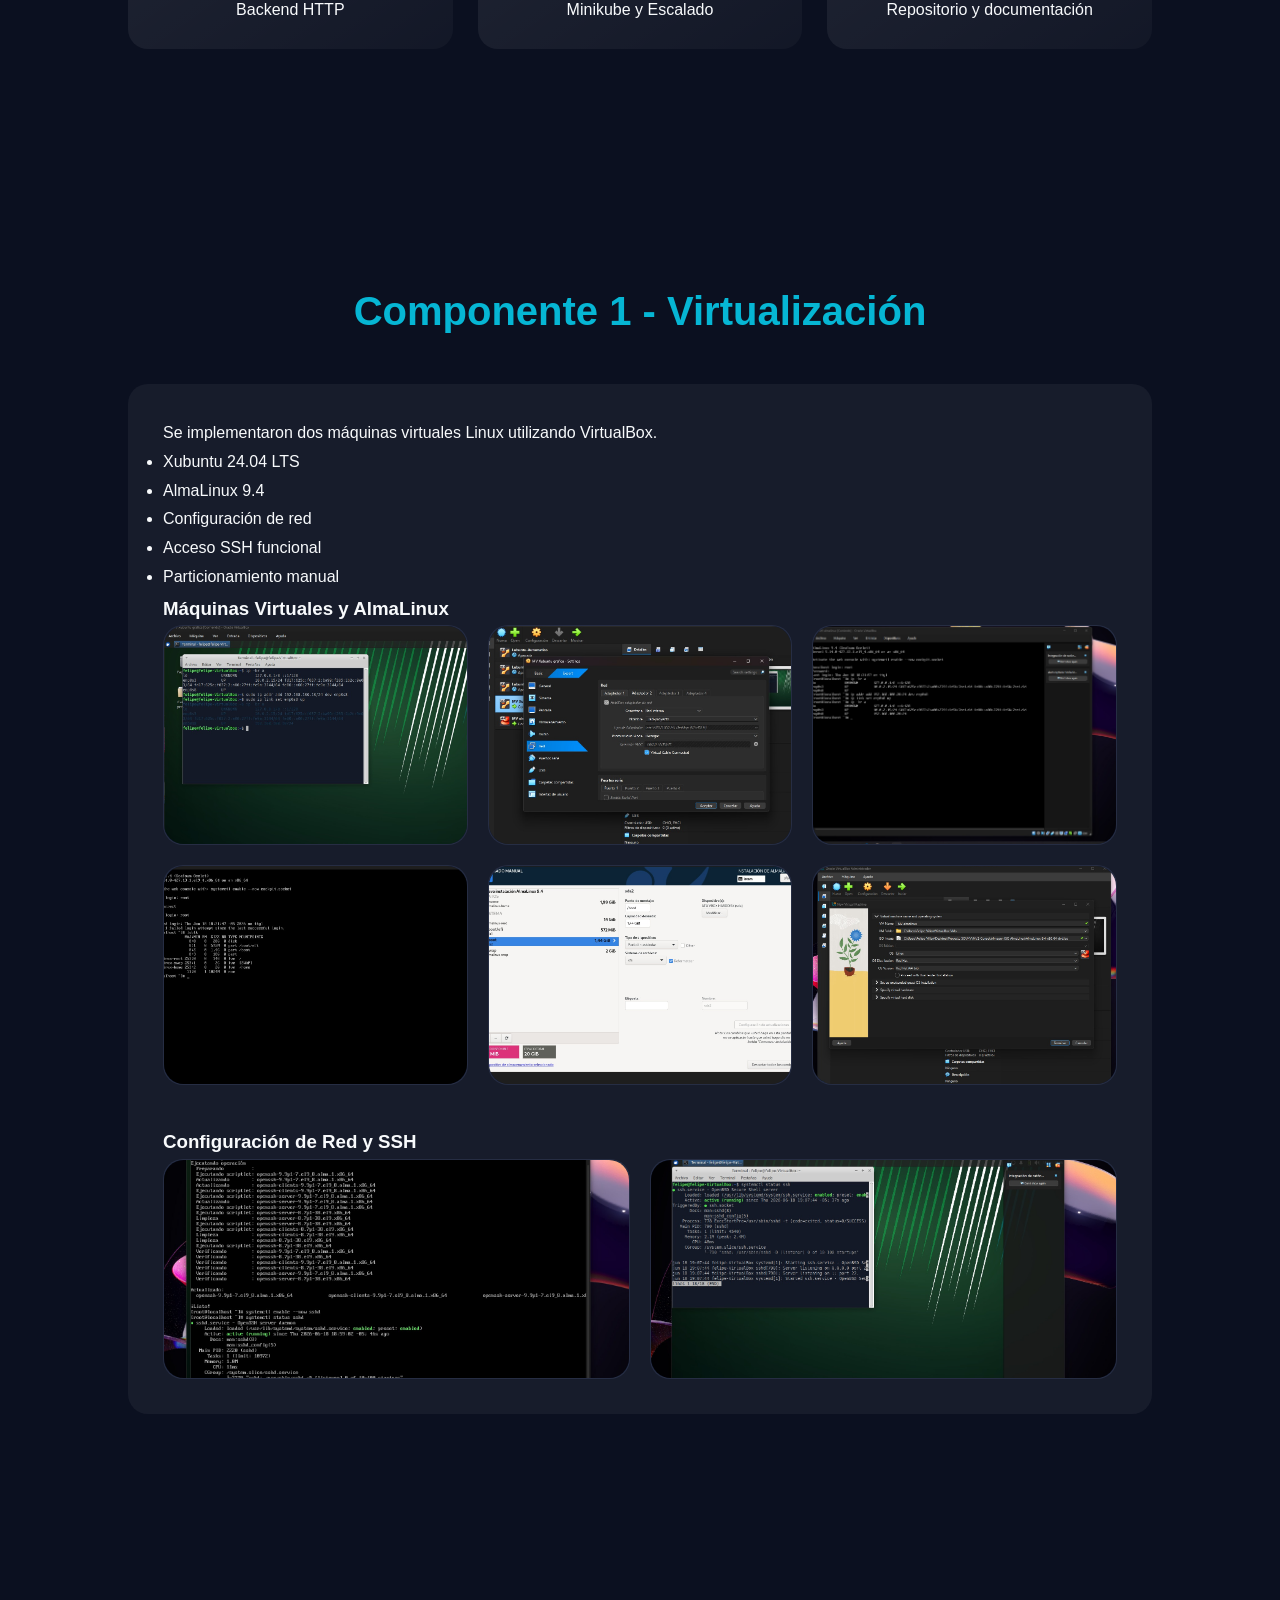
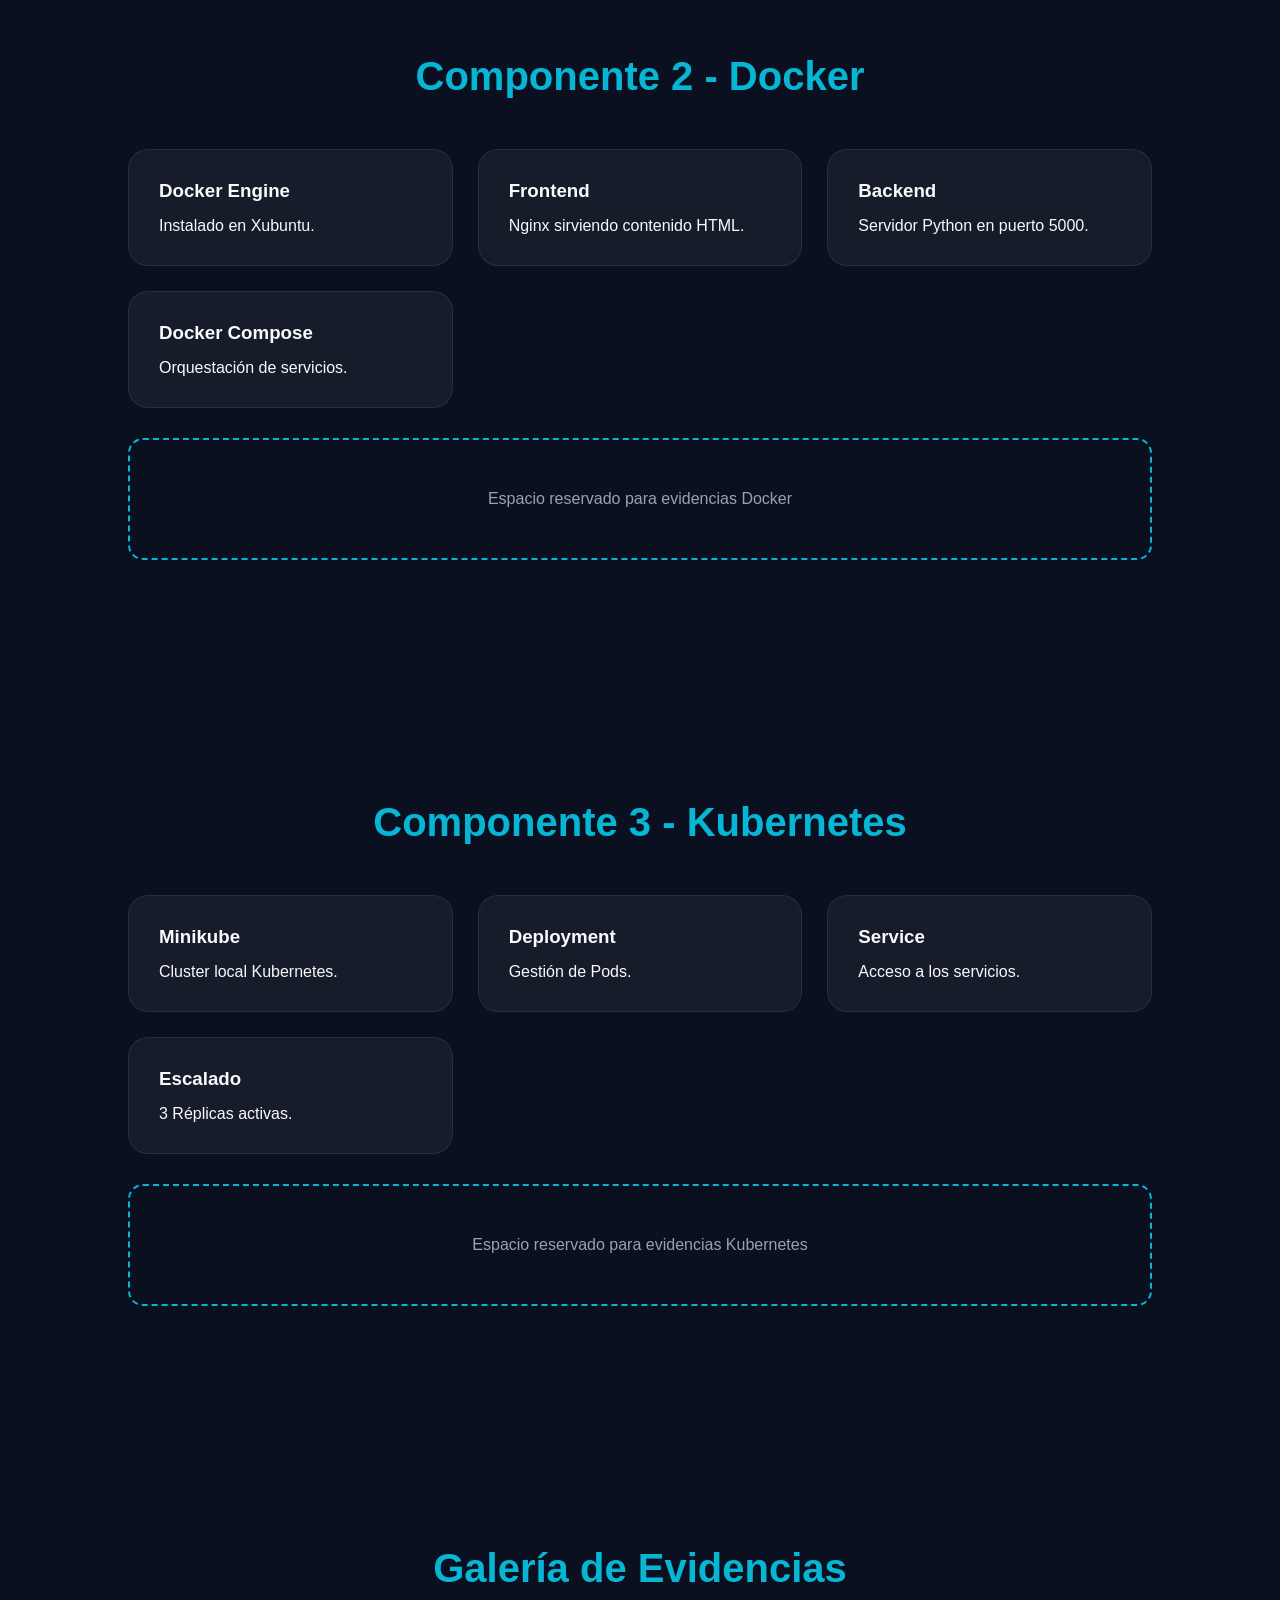
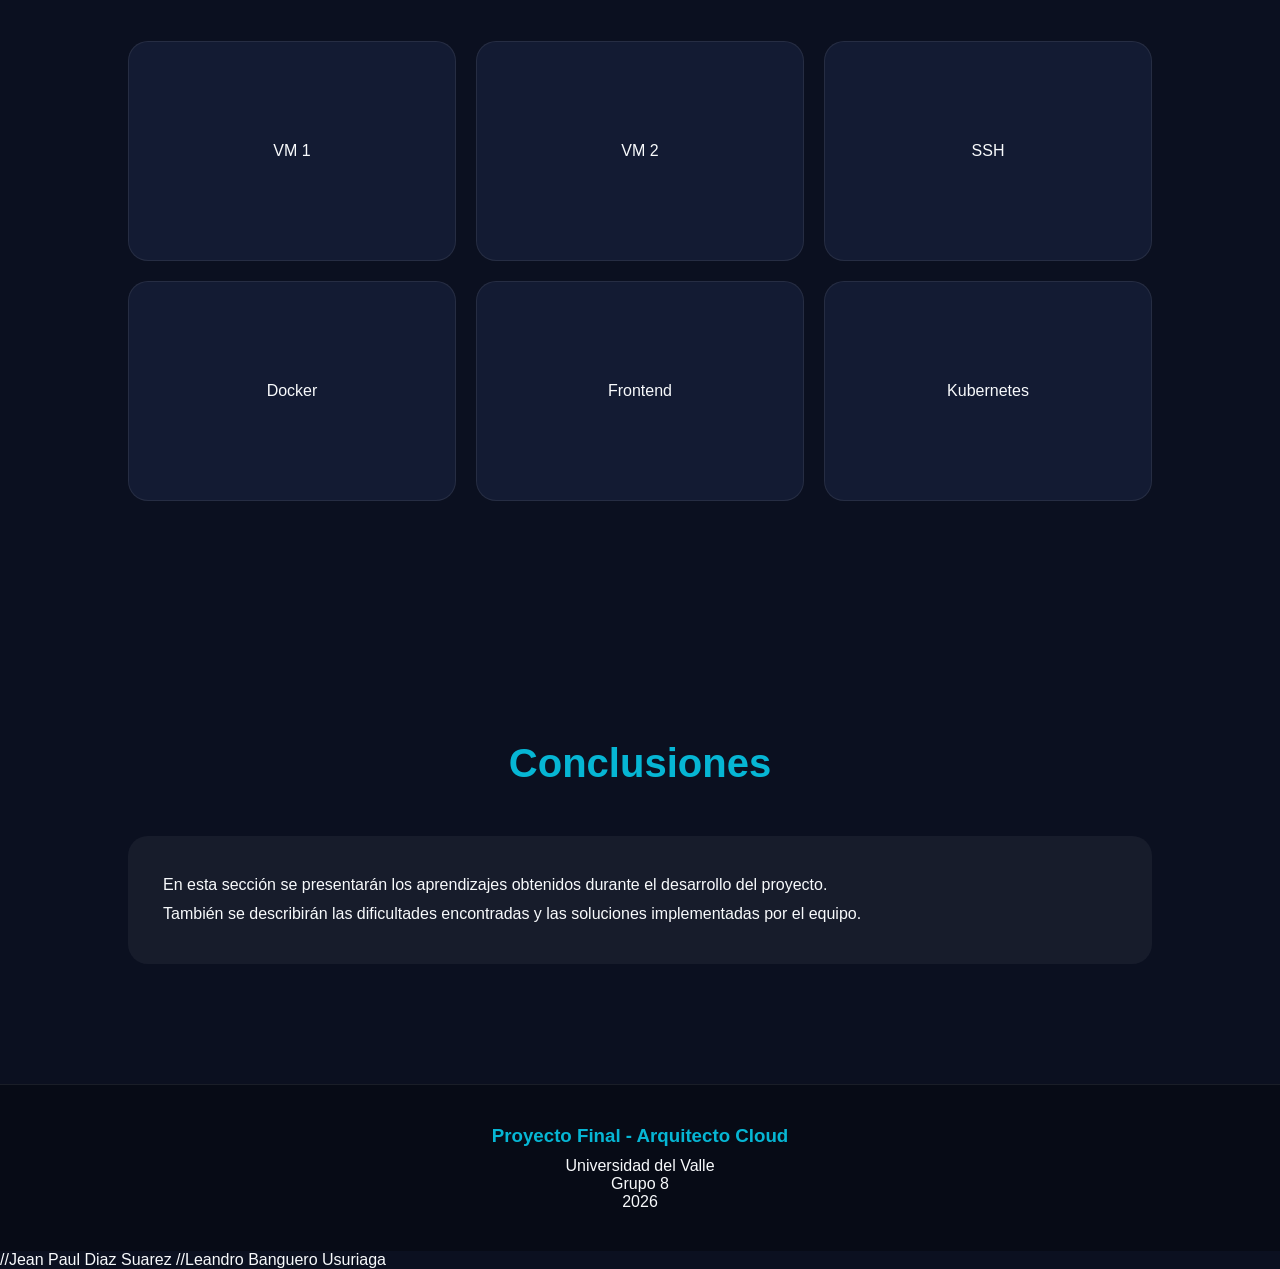
==== commit bbbcdcb0: "mi primer comentario" ====
--- a/index.html
+++ b/index.html
@@ -410,4 +410,5 @@
 
 </body>
 </html>
-//Jean Paul Diaz Suarez+//Jean Paul Diaz Suarez
+//Leandro Banguero Usuriaga
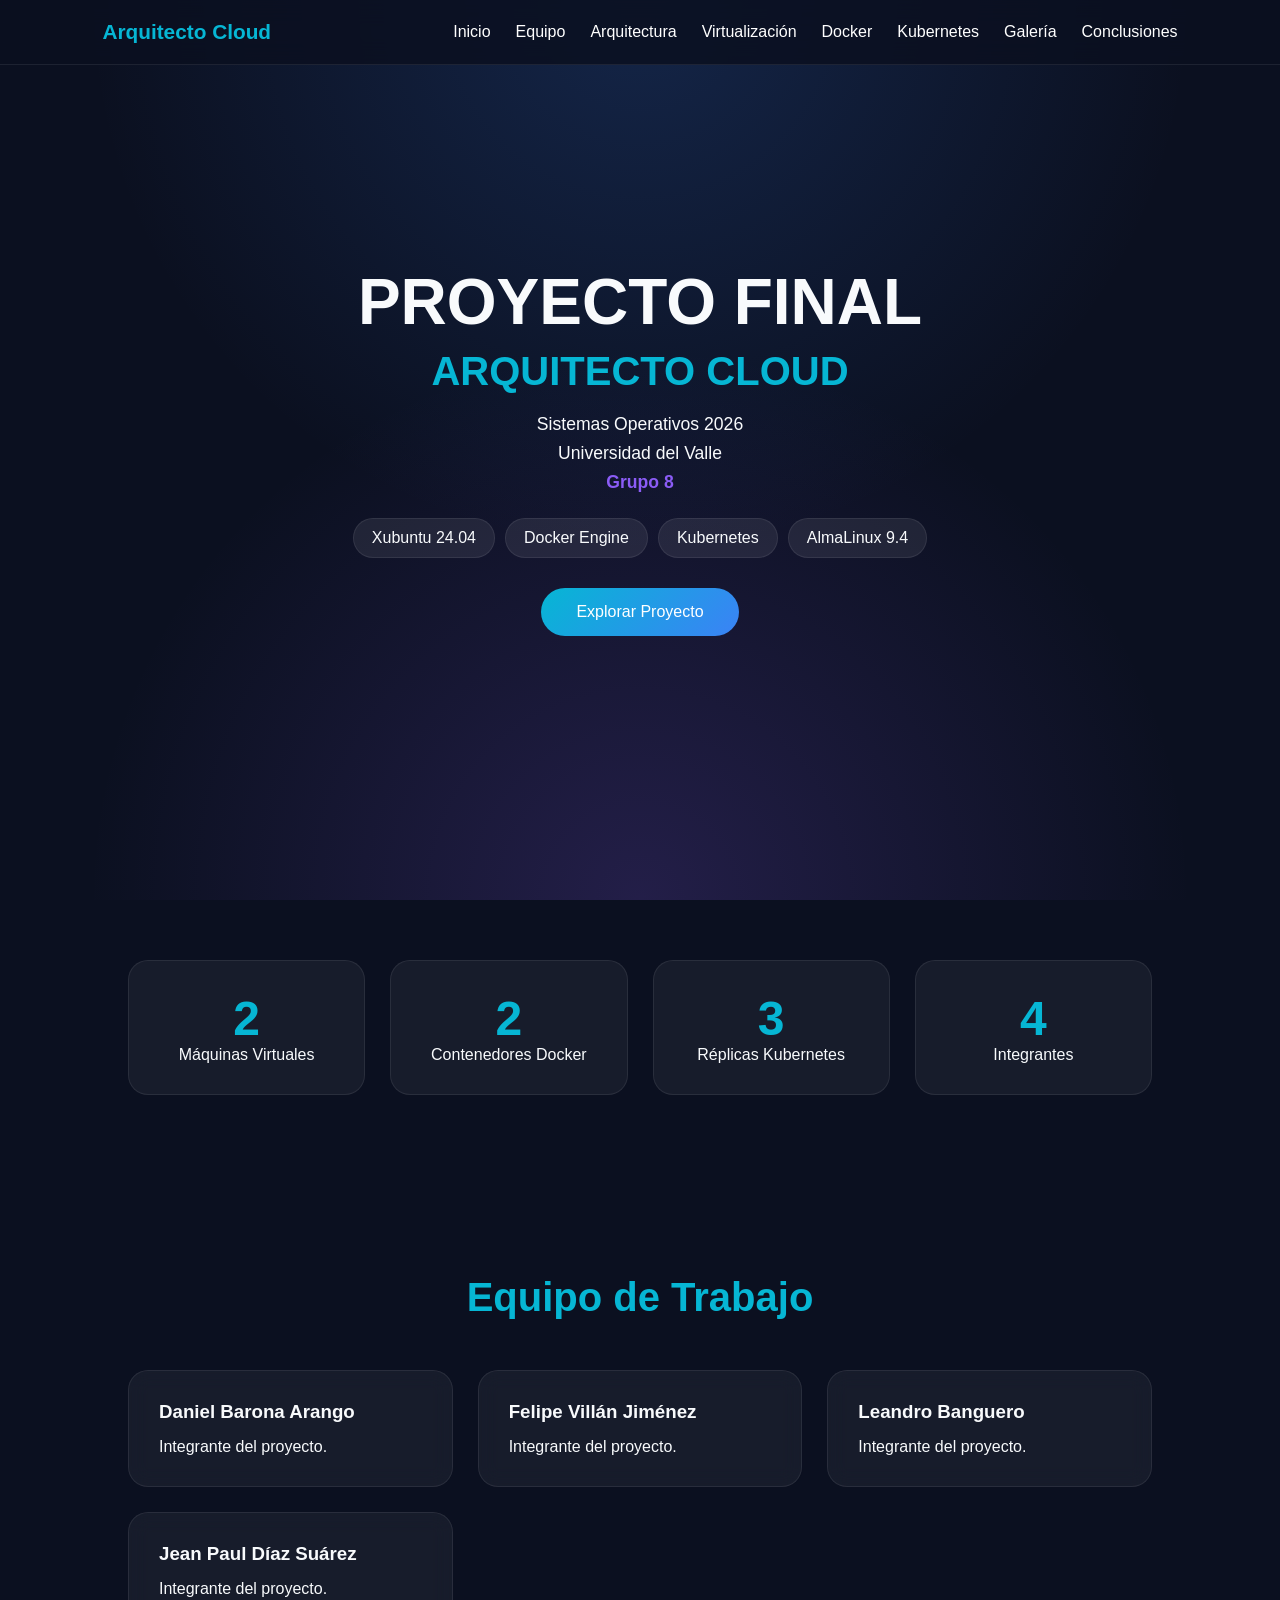
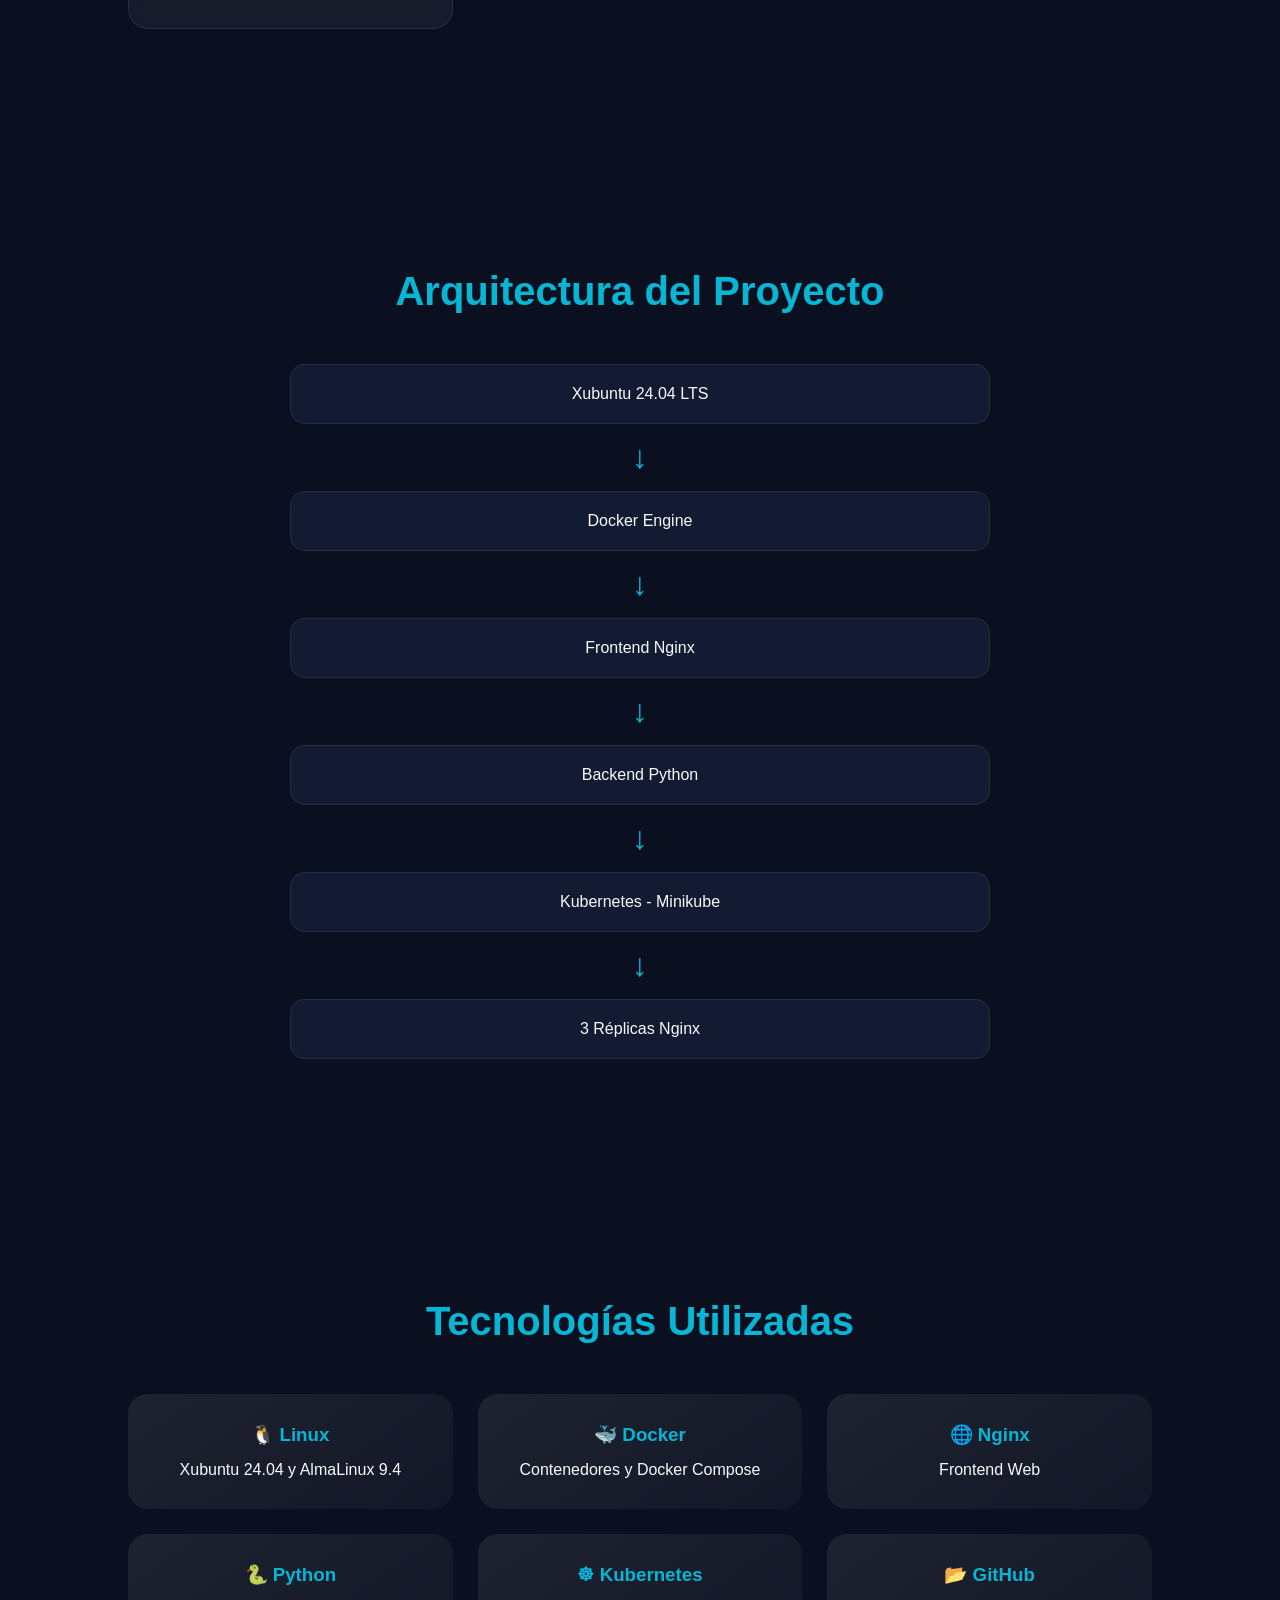
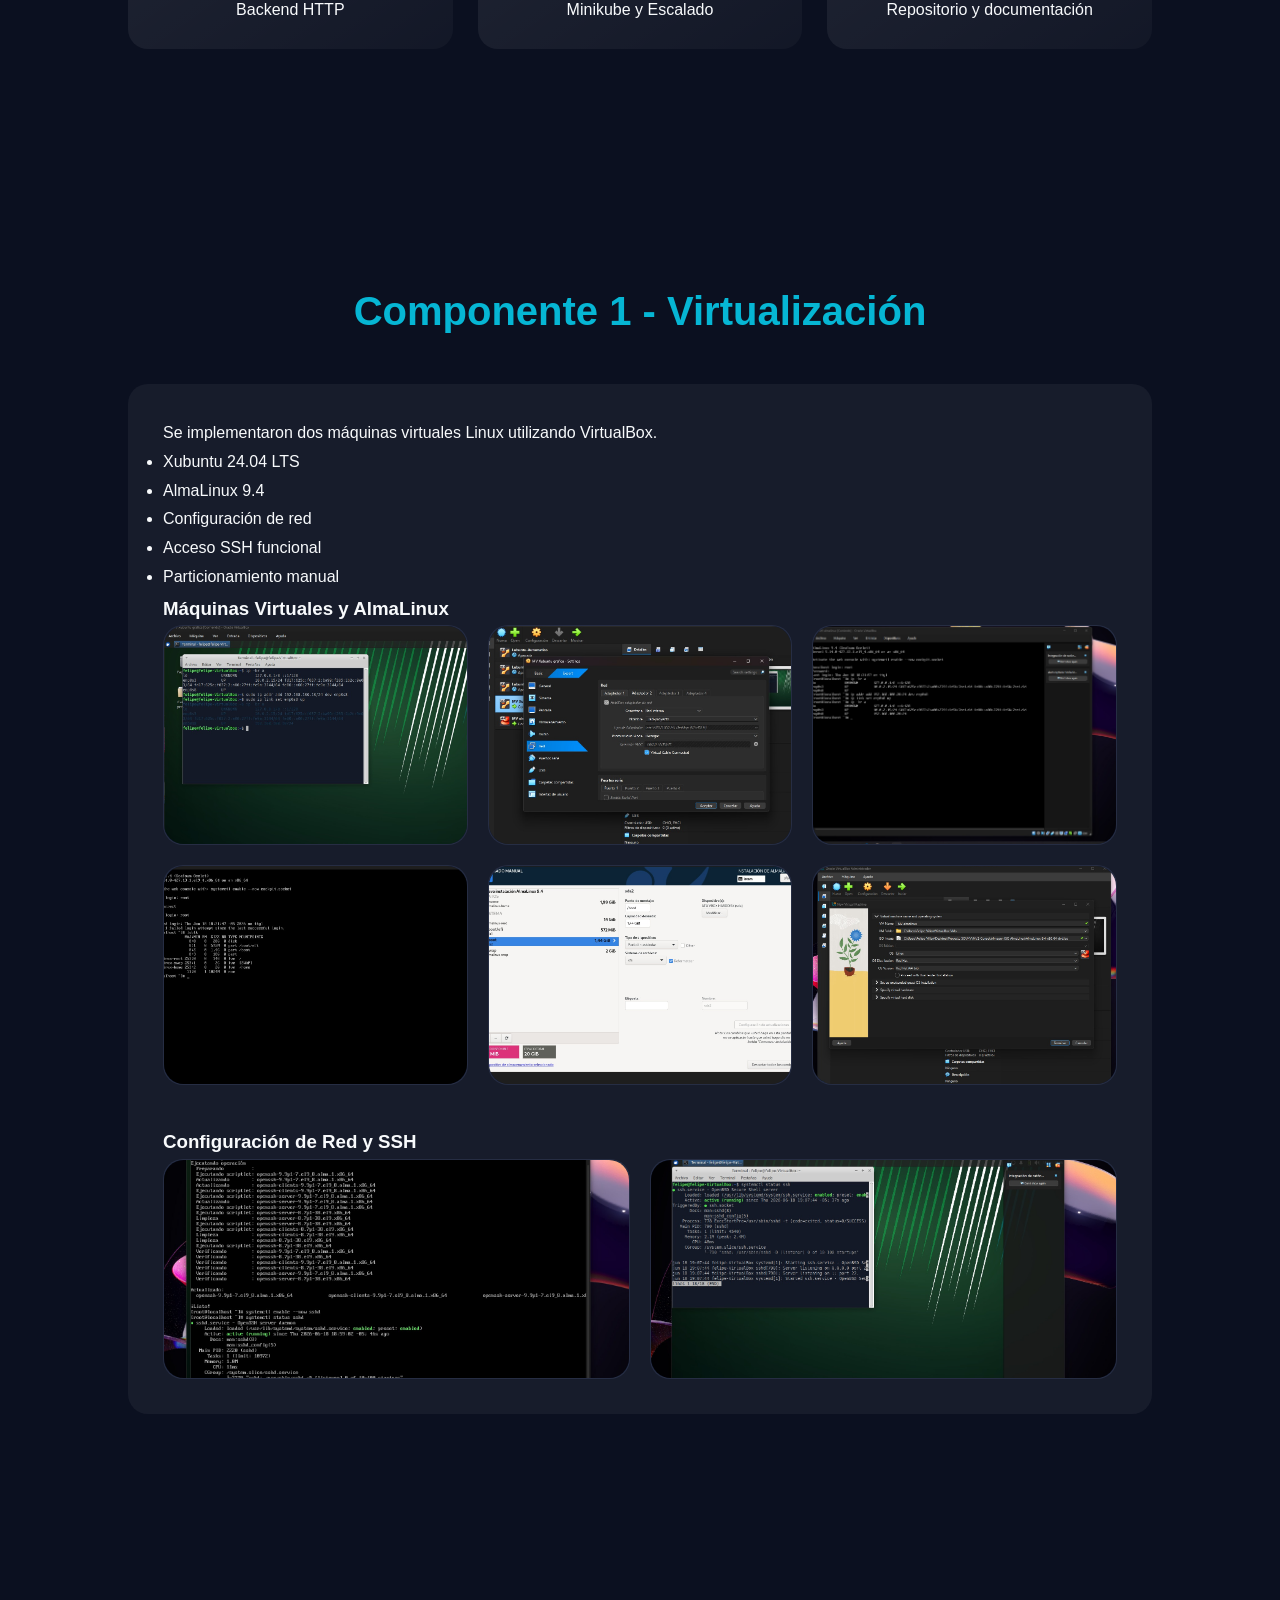
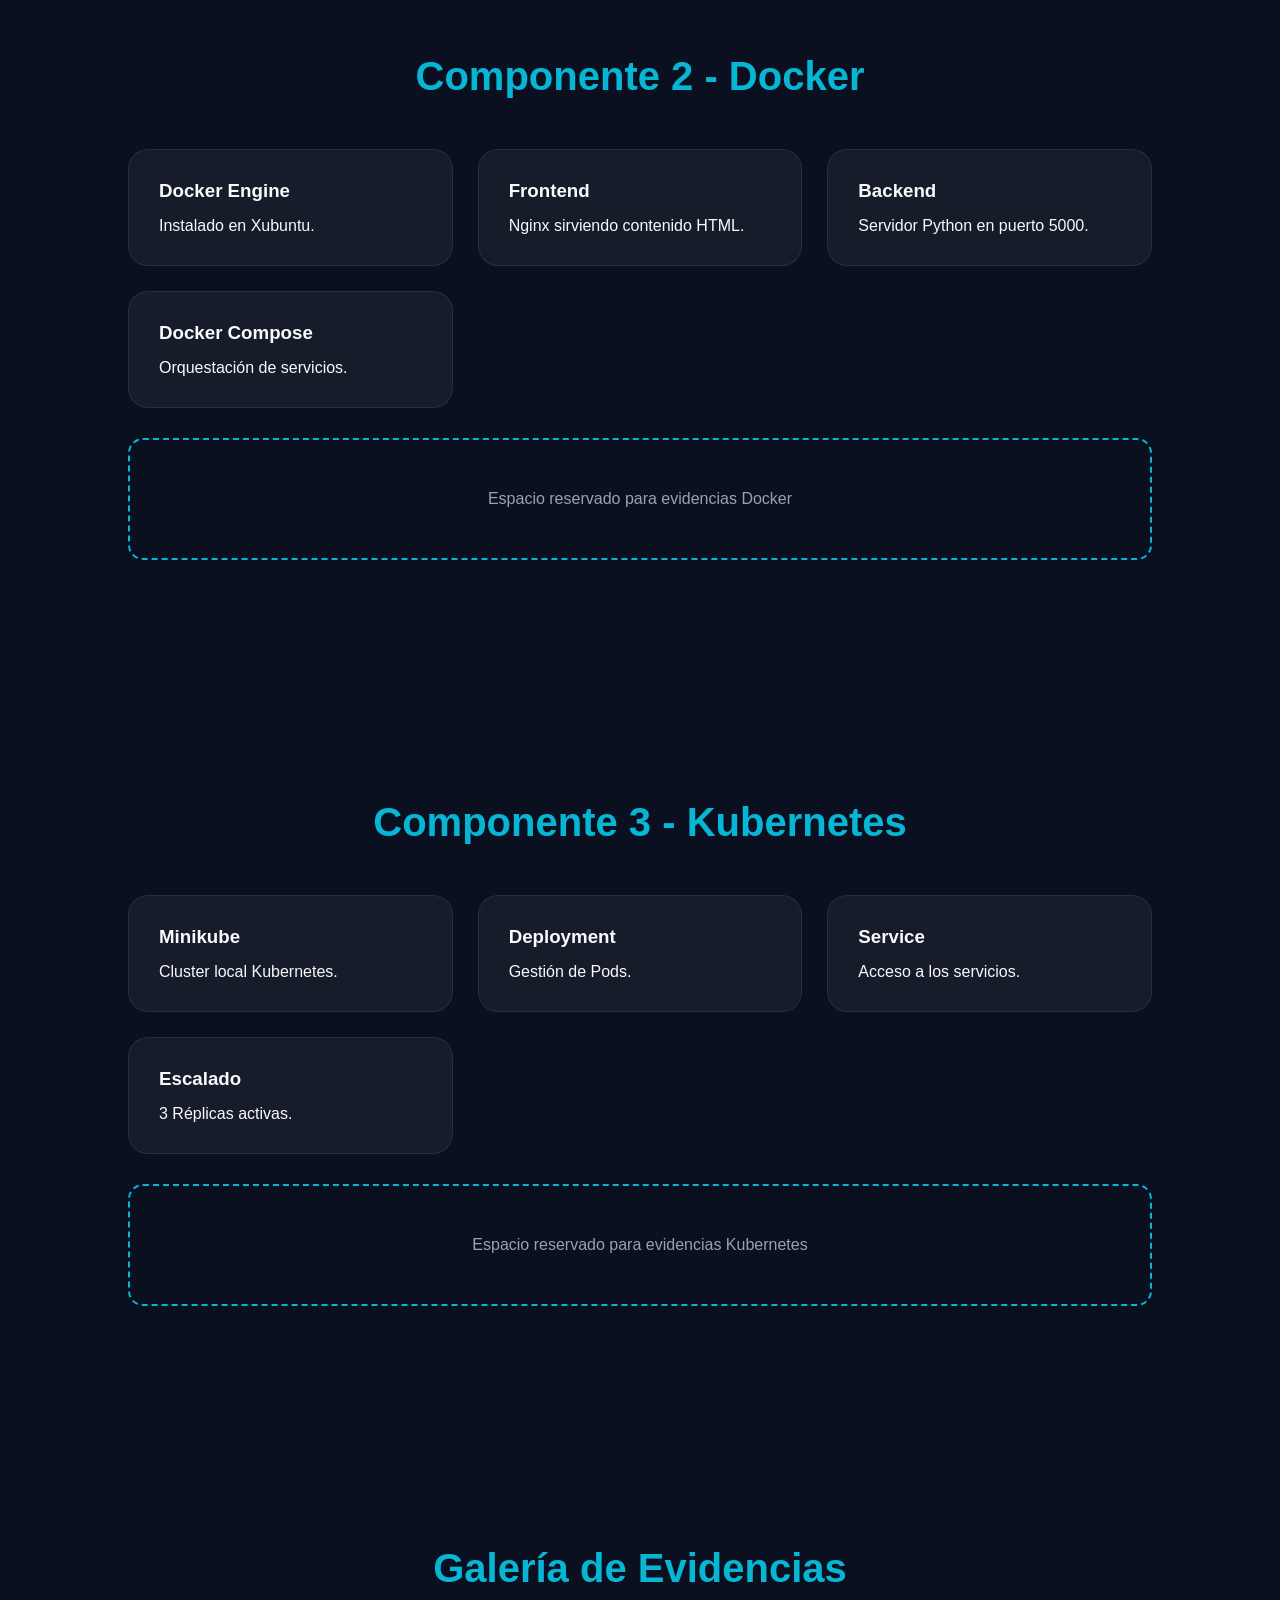
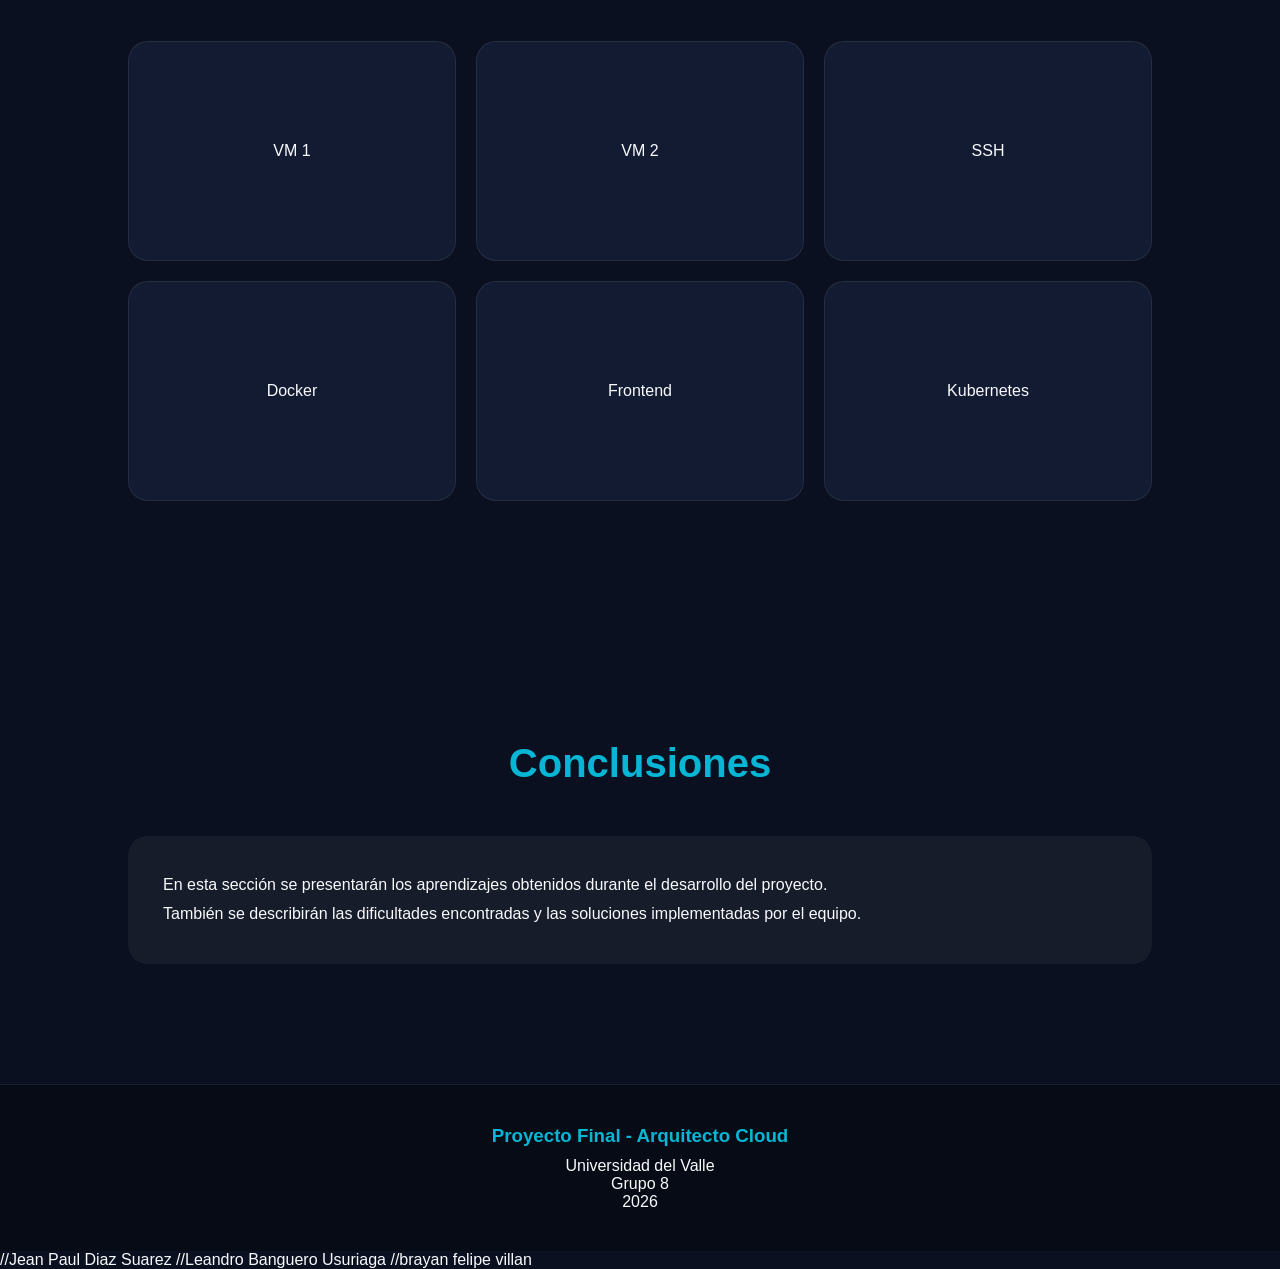
==== commit 312f17c0: "My firts commit" ====
--- a/index.html
+++ b/index.html
@@ -411,4 +411,5 @@
 </body>
 </html>
 //Jean Paul Diaz Suarez
-//Leandro Banguero Usuriaga+//Leandro Banguero Usuriaga
+//brayan felipe villan
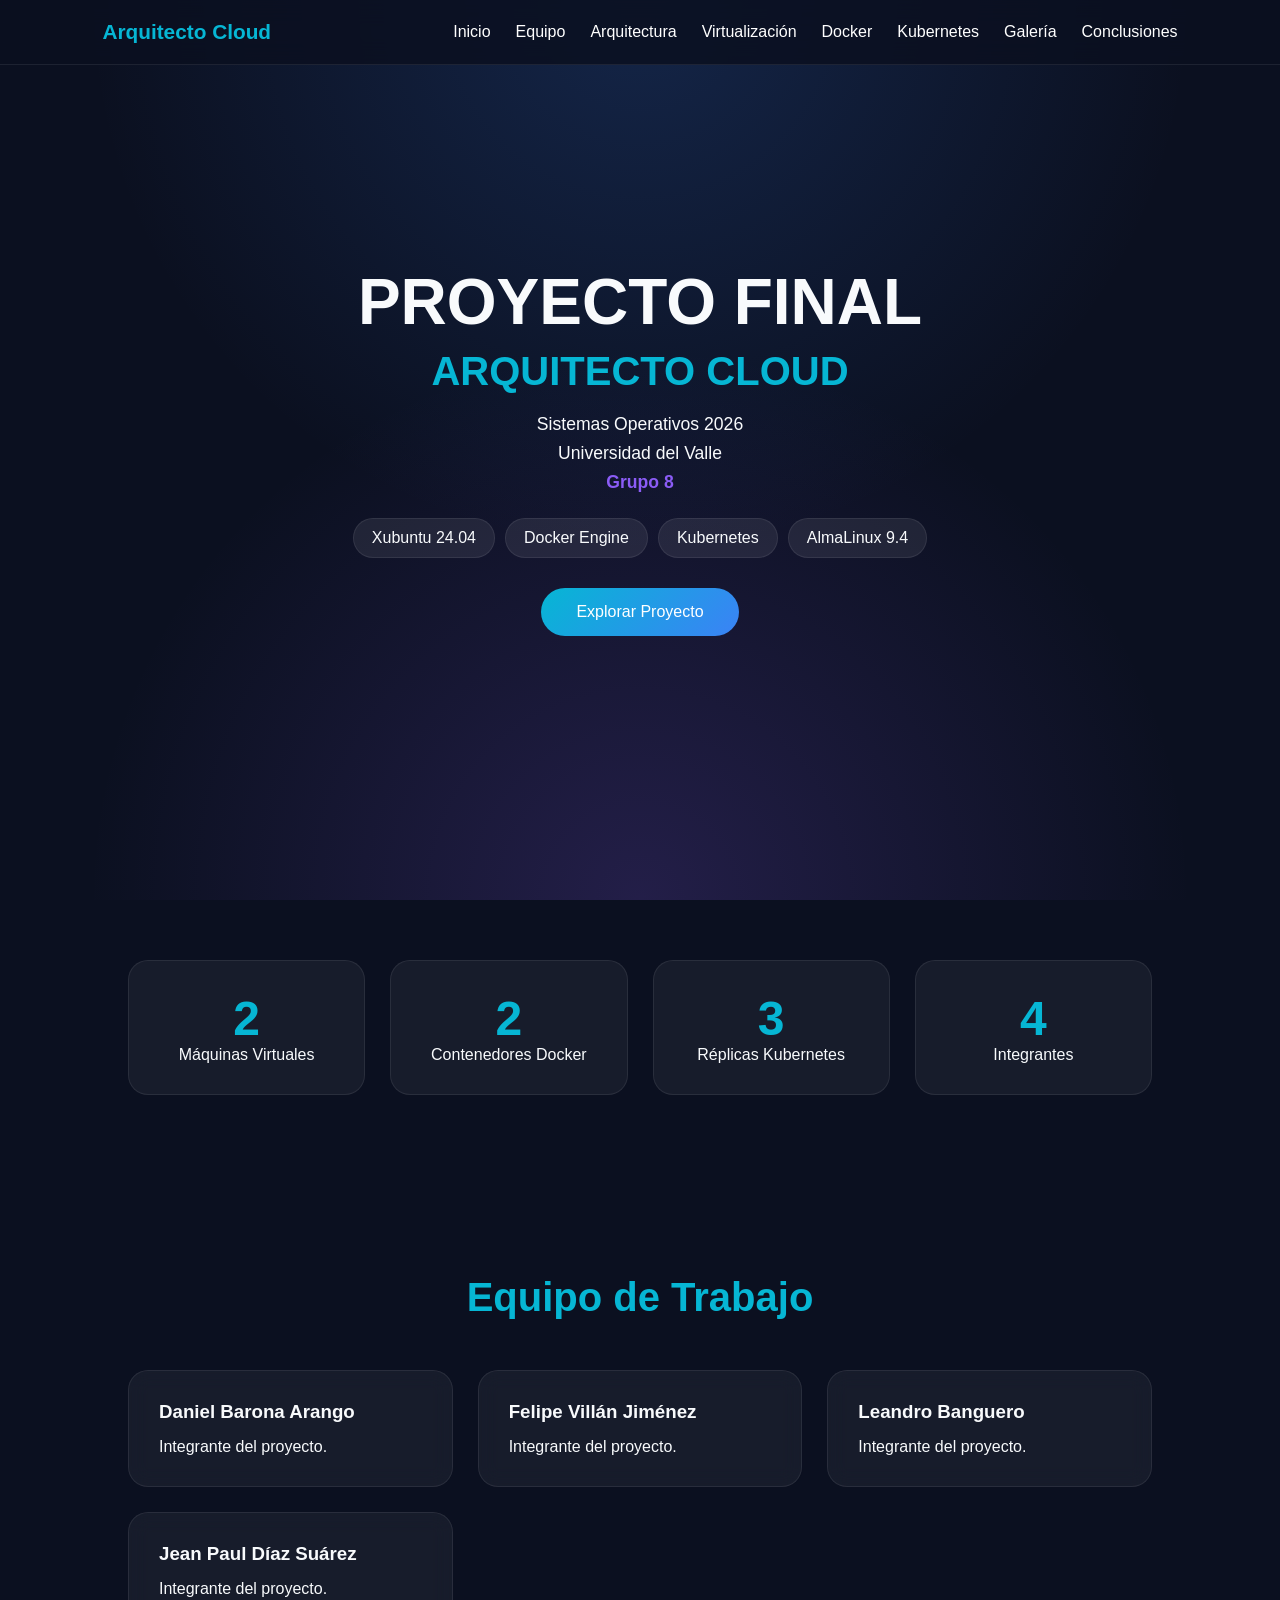
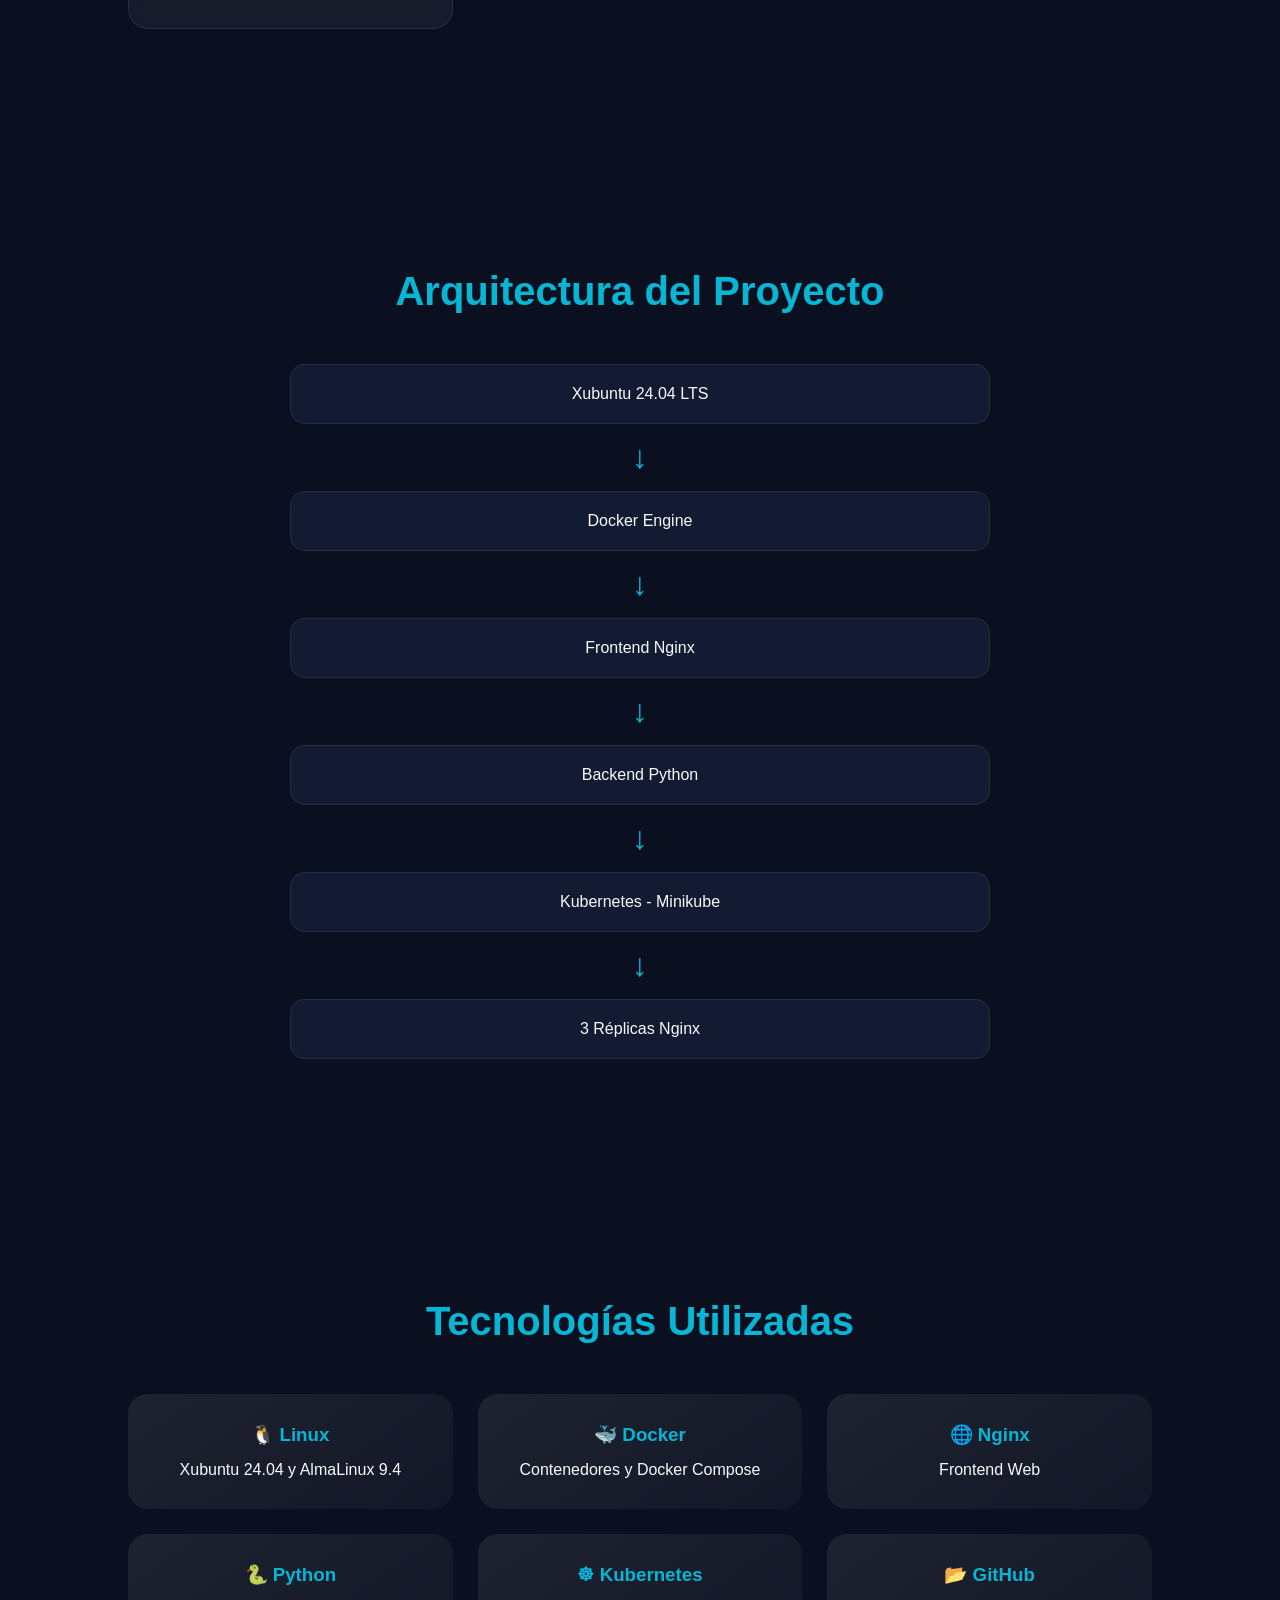
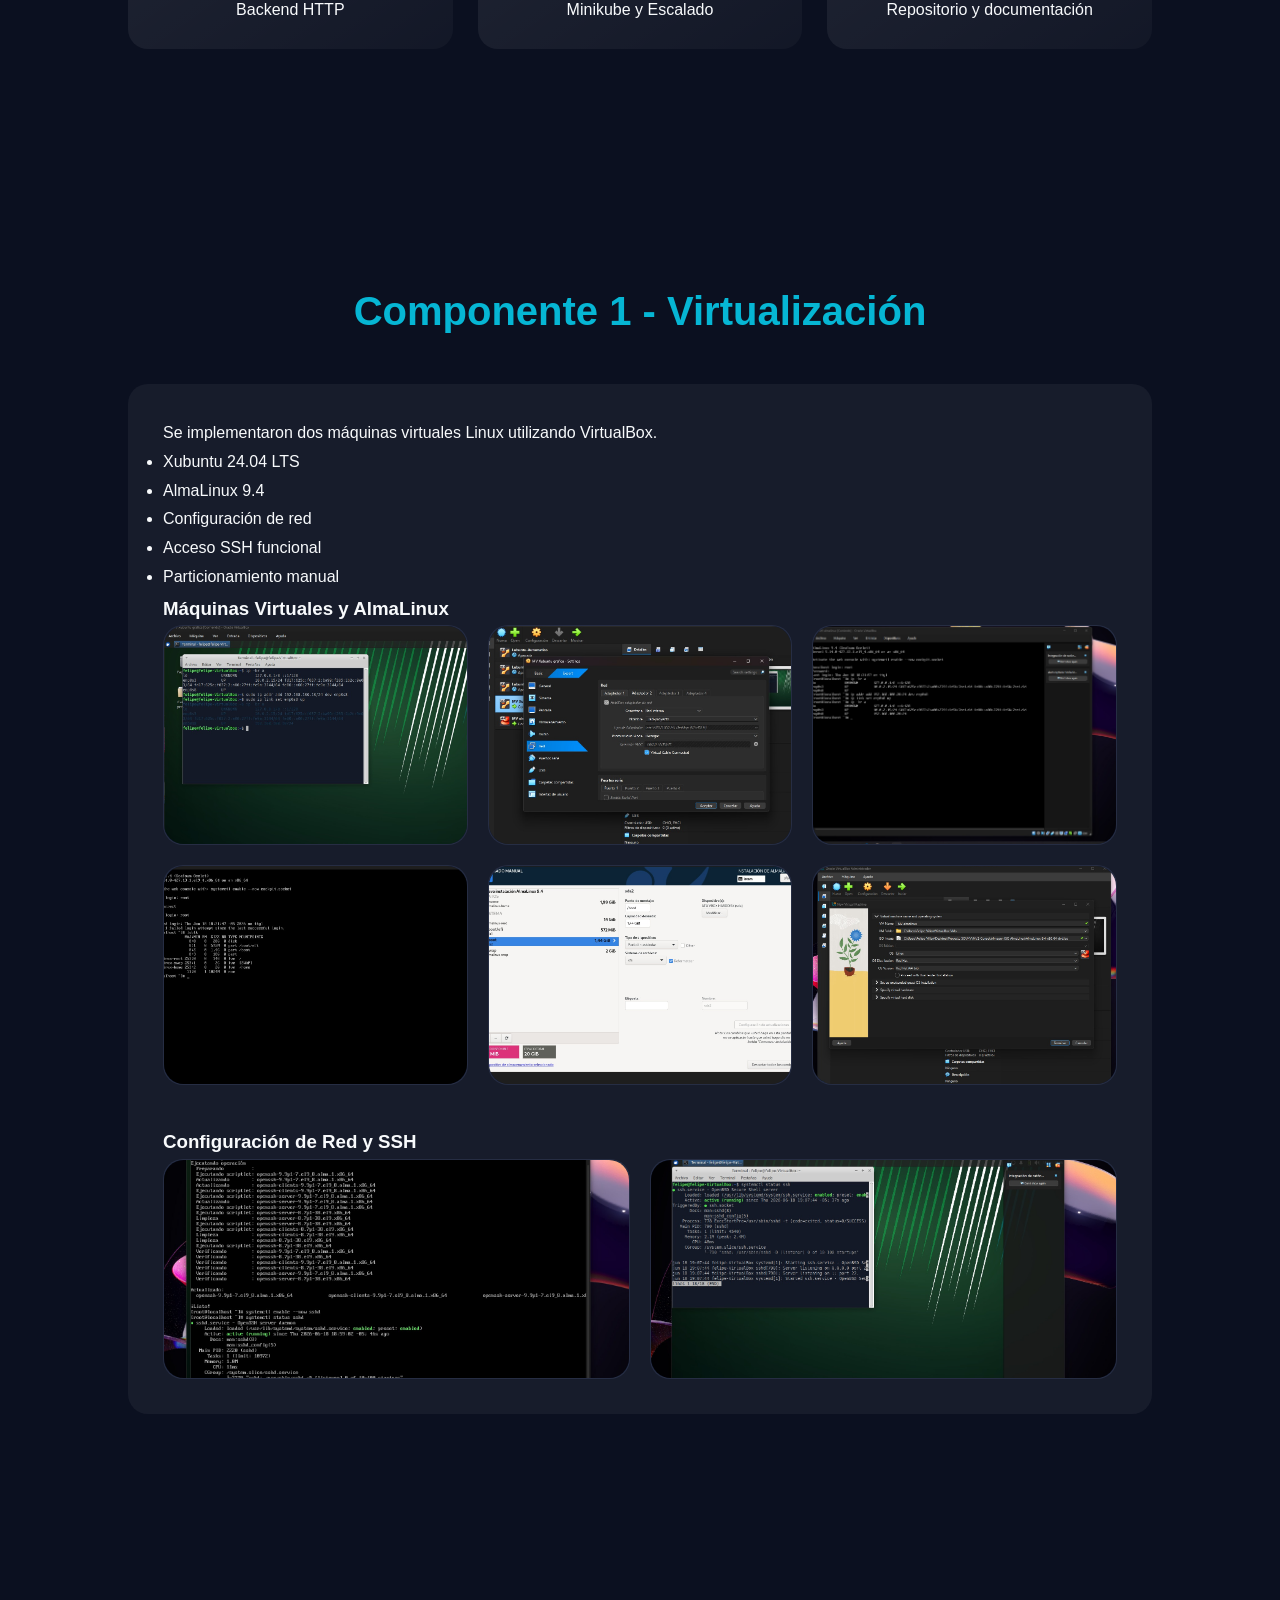
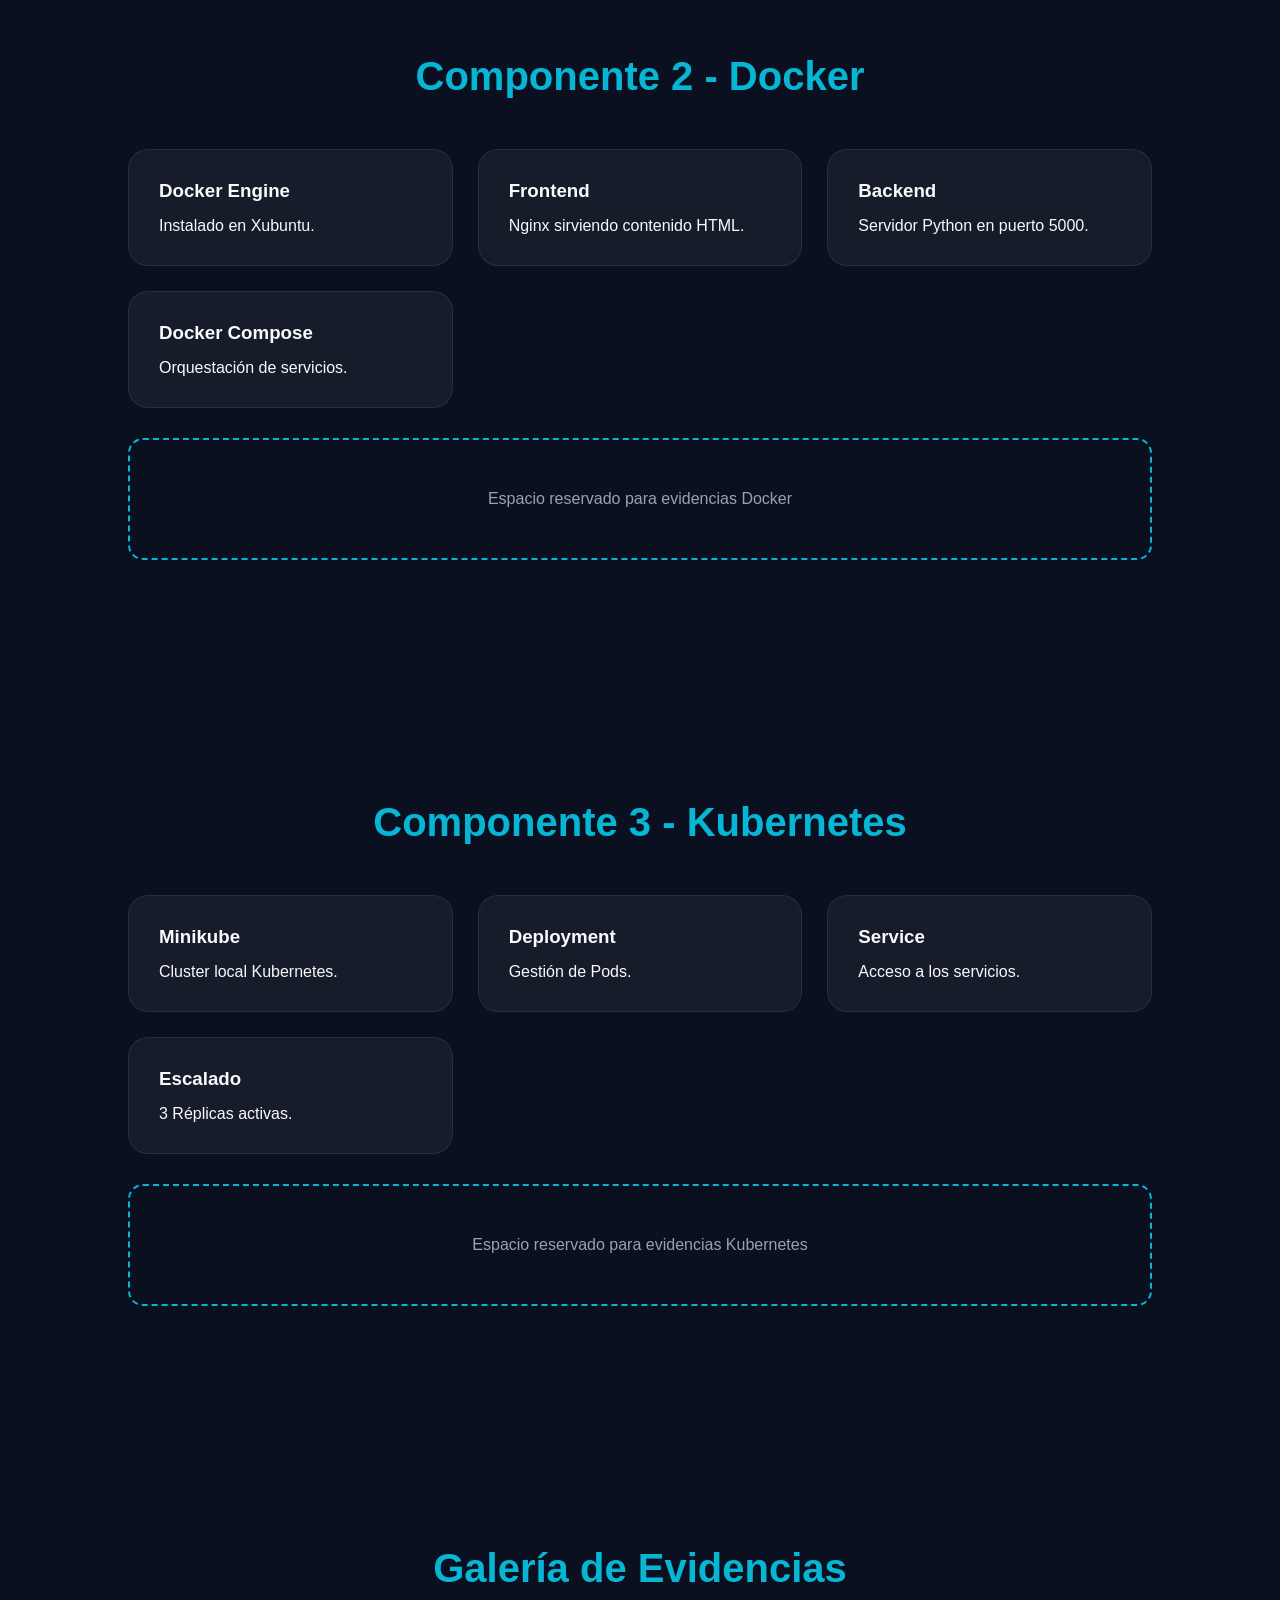
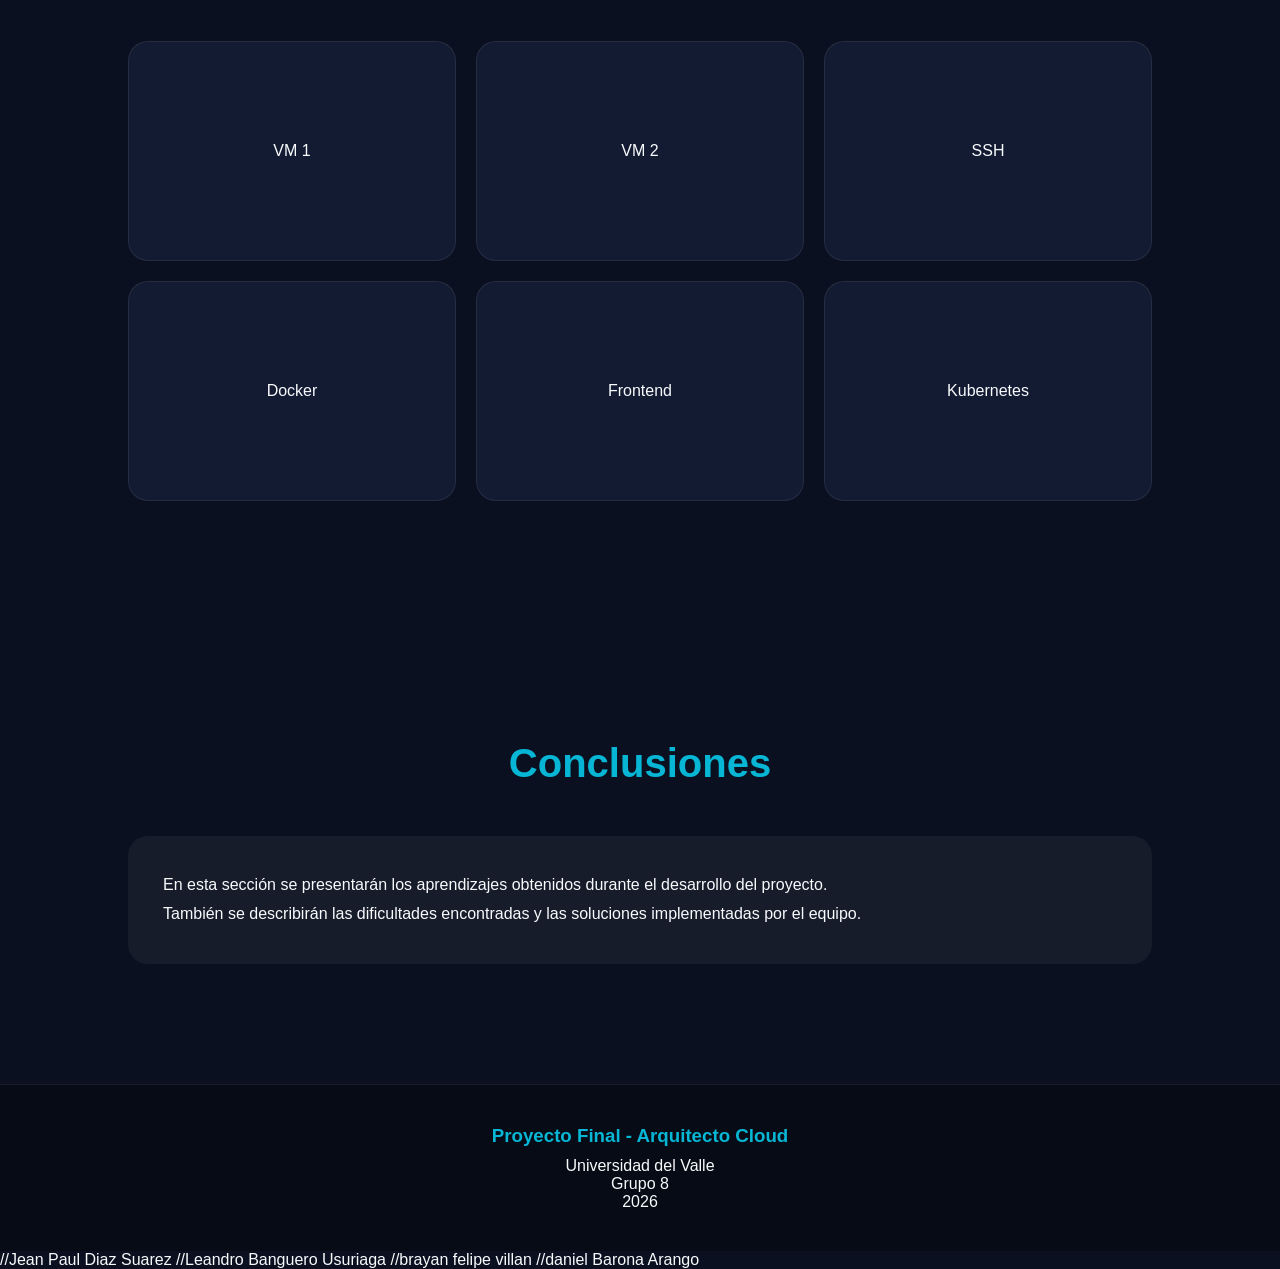
==== commit b86e4523: "comentario" ====
--- a/index.html
+++ b/index.html
@@ -412,4 +412,5 @@
 </html>
 //Jean Paul Diaz Suarez
 //Leandro Banguero Usuriaga
-//brayan felipe villan+//brayan felipe villan
+//daniel Barona Arango
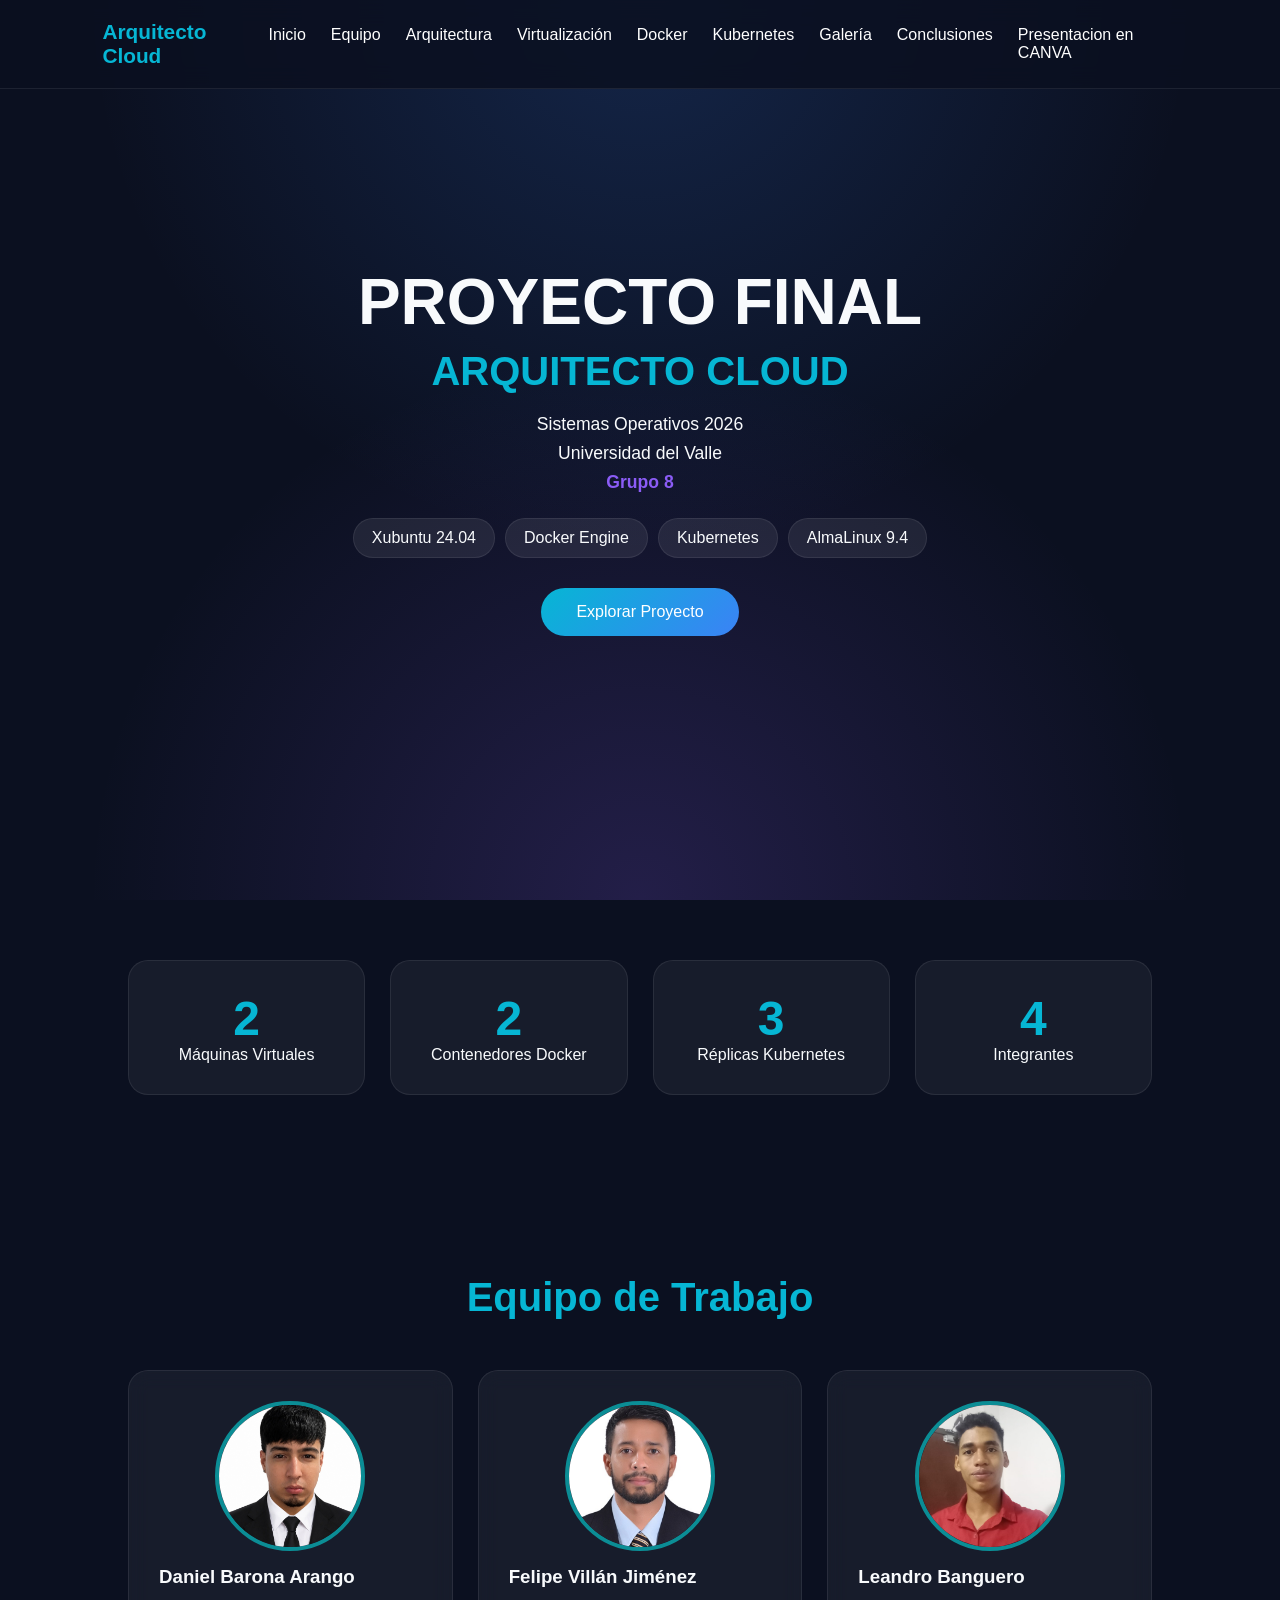
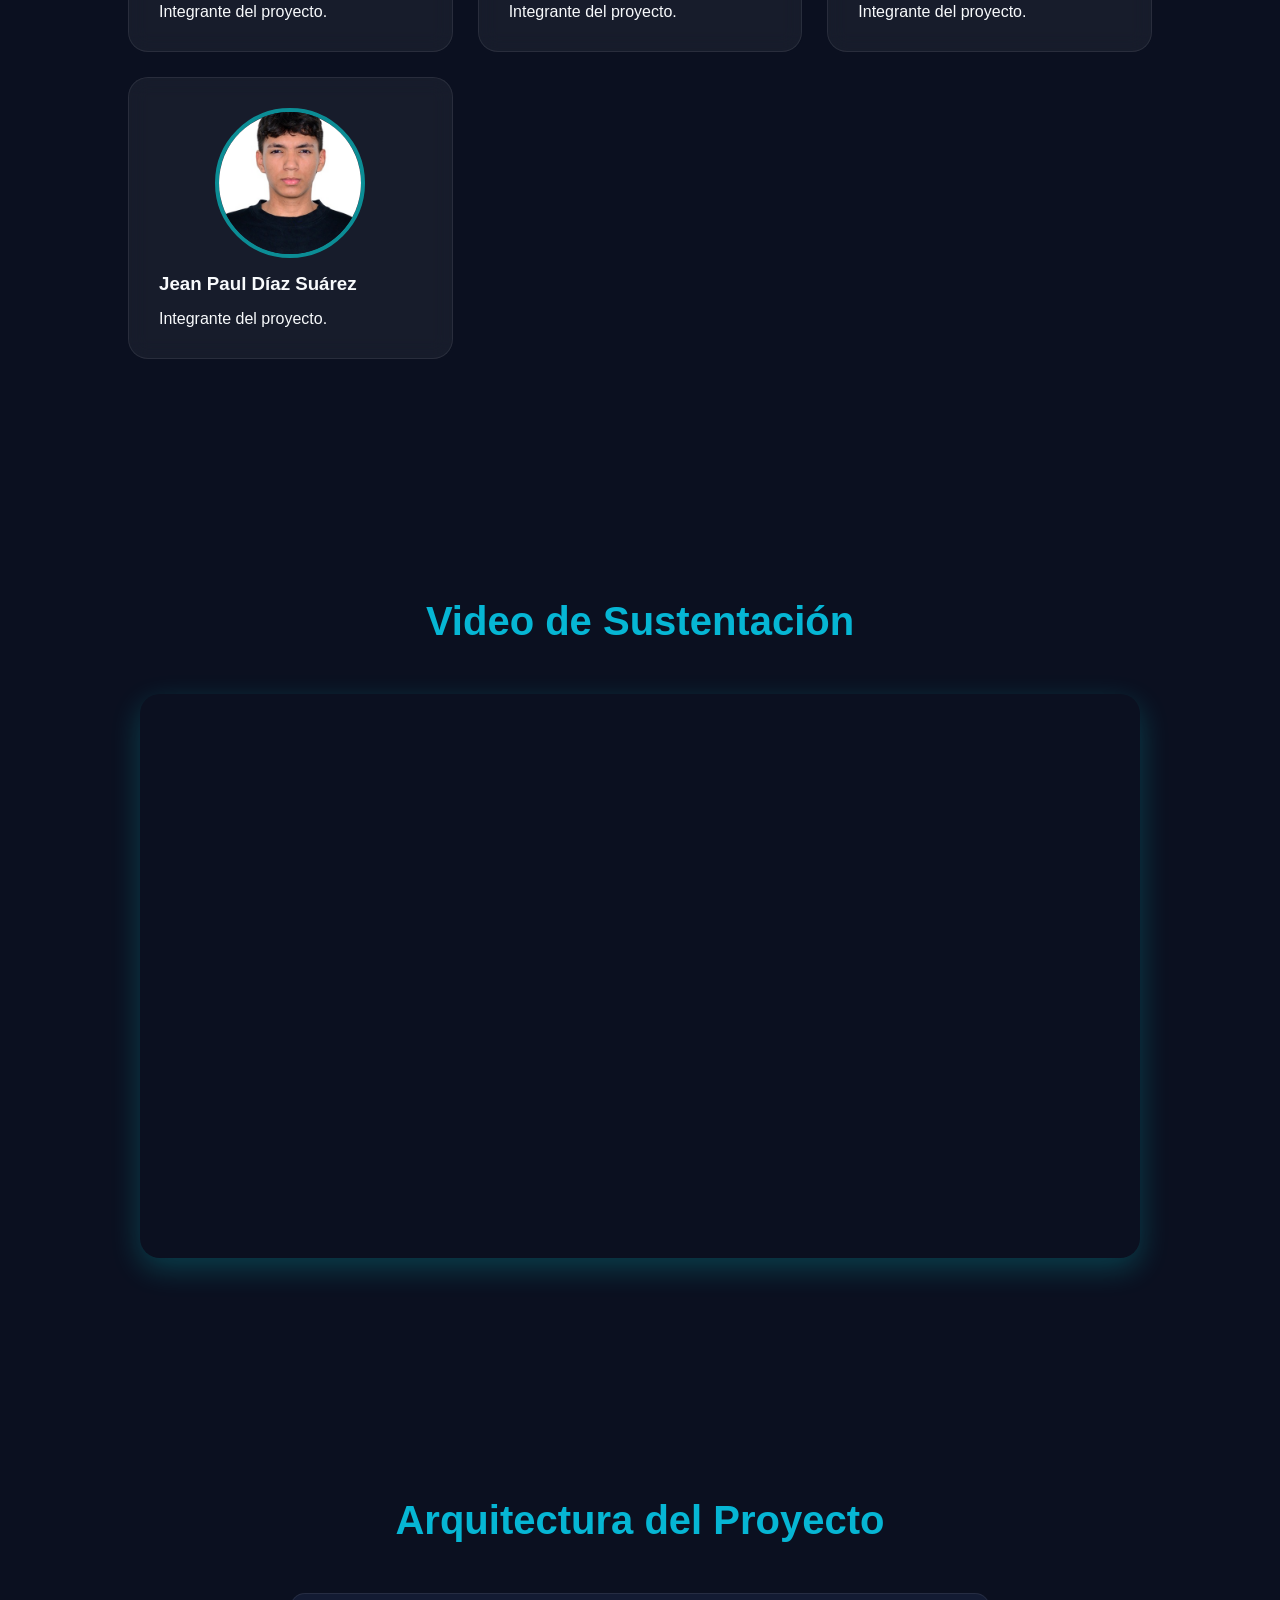
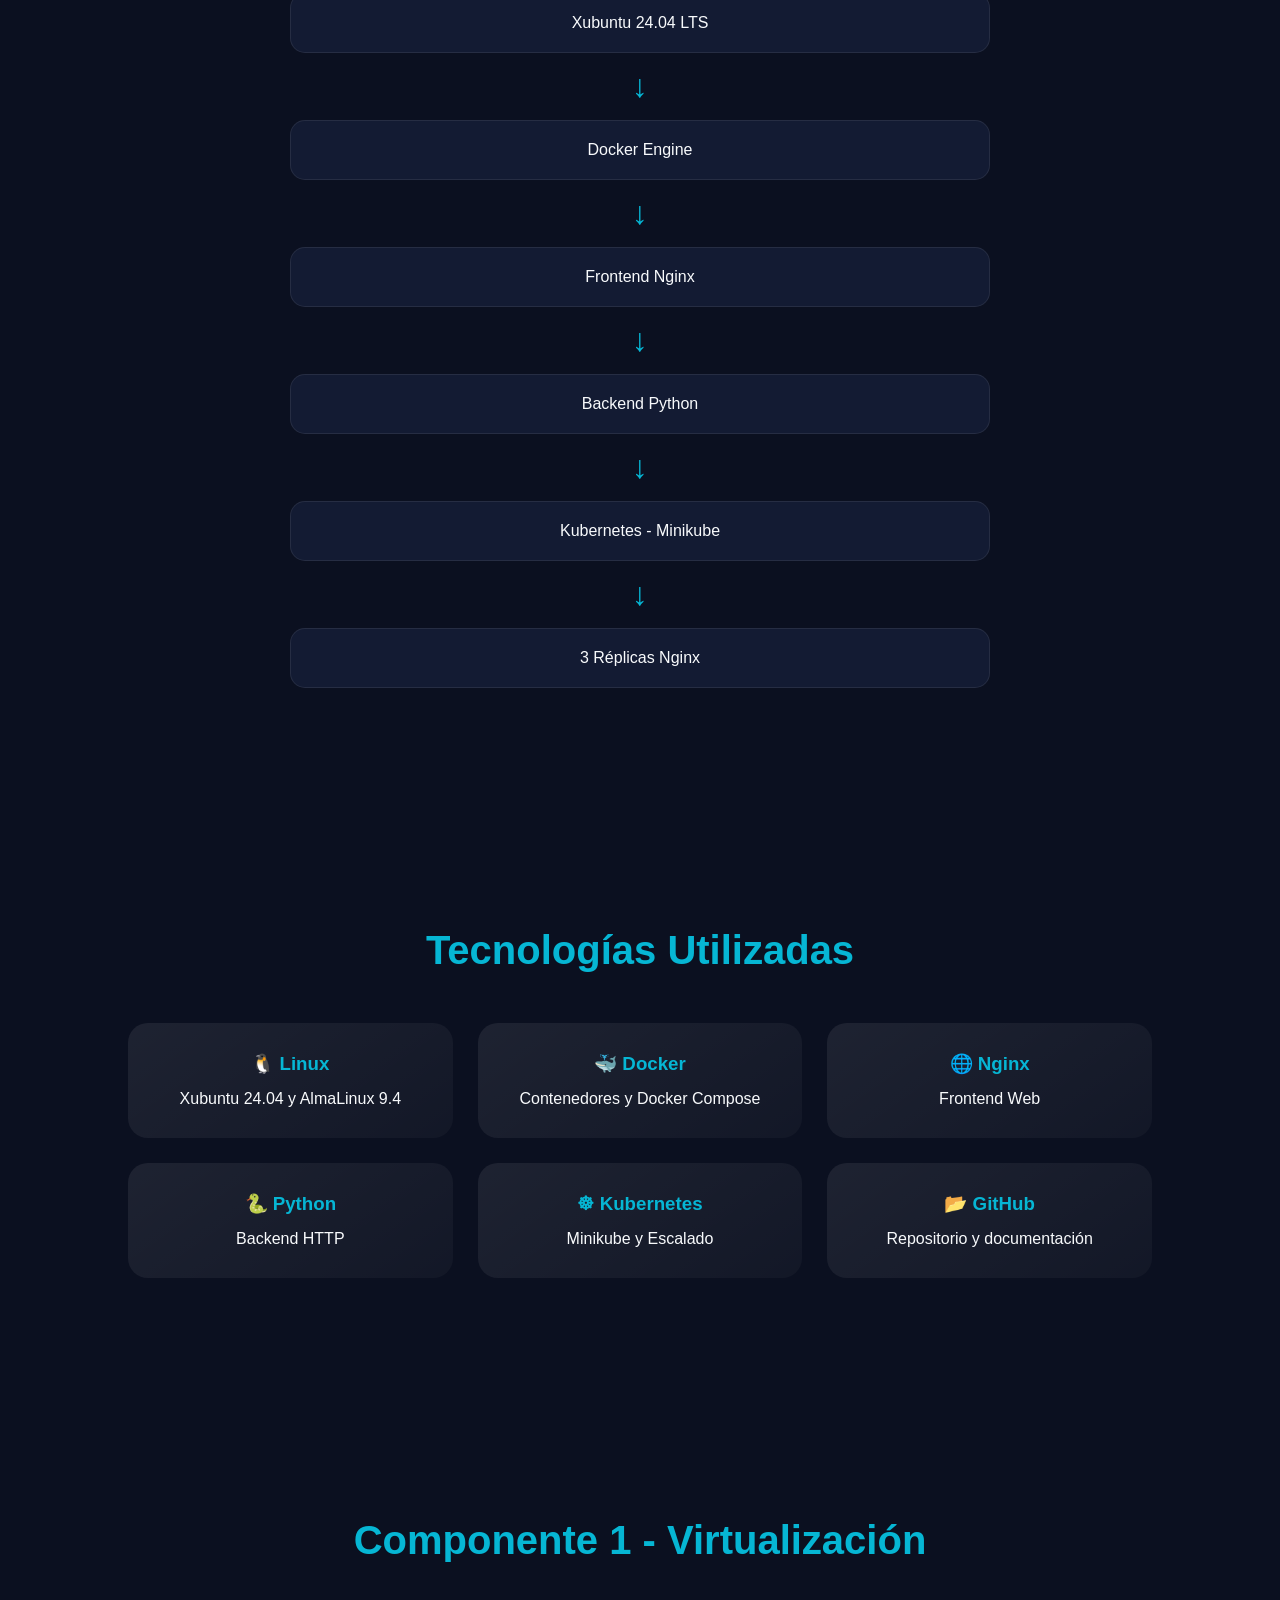
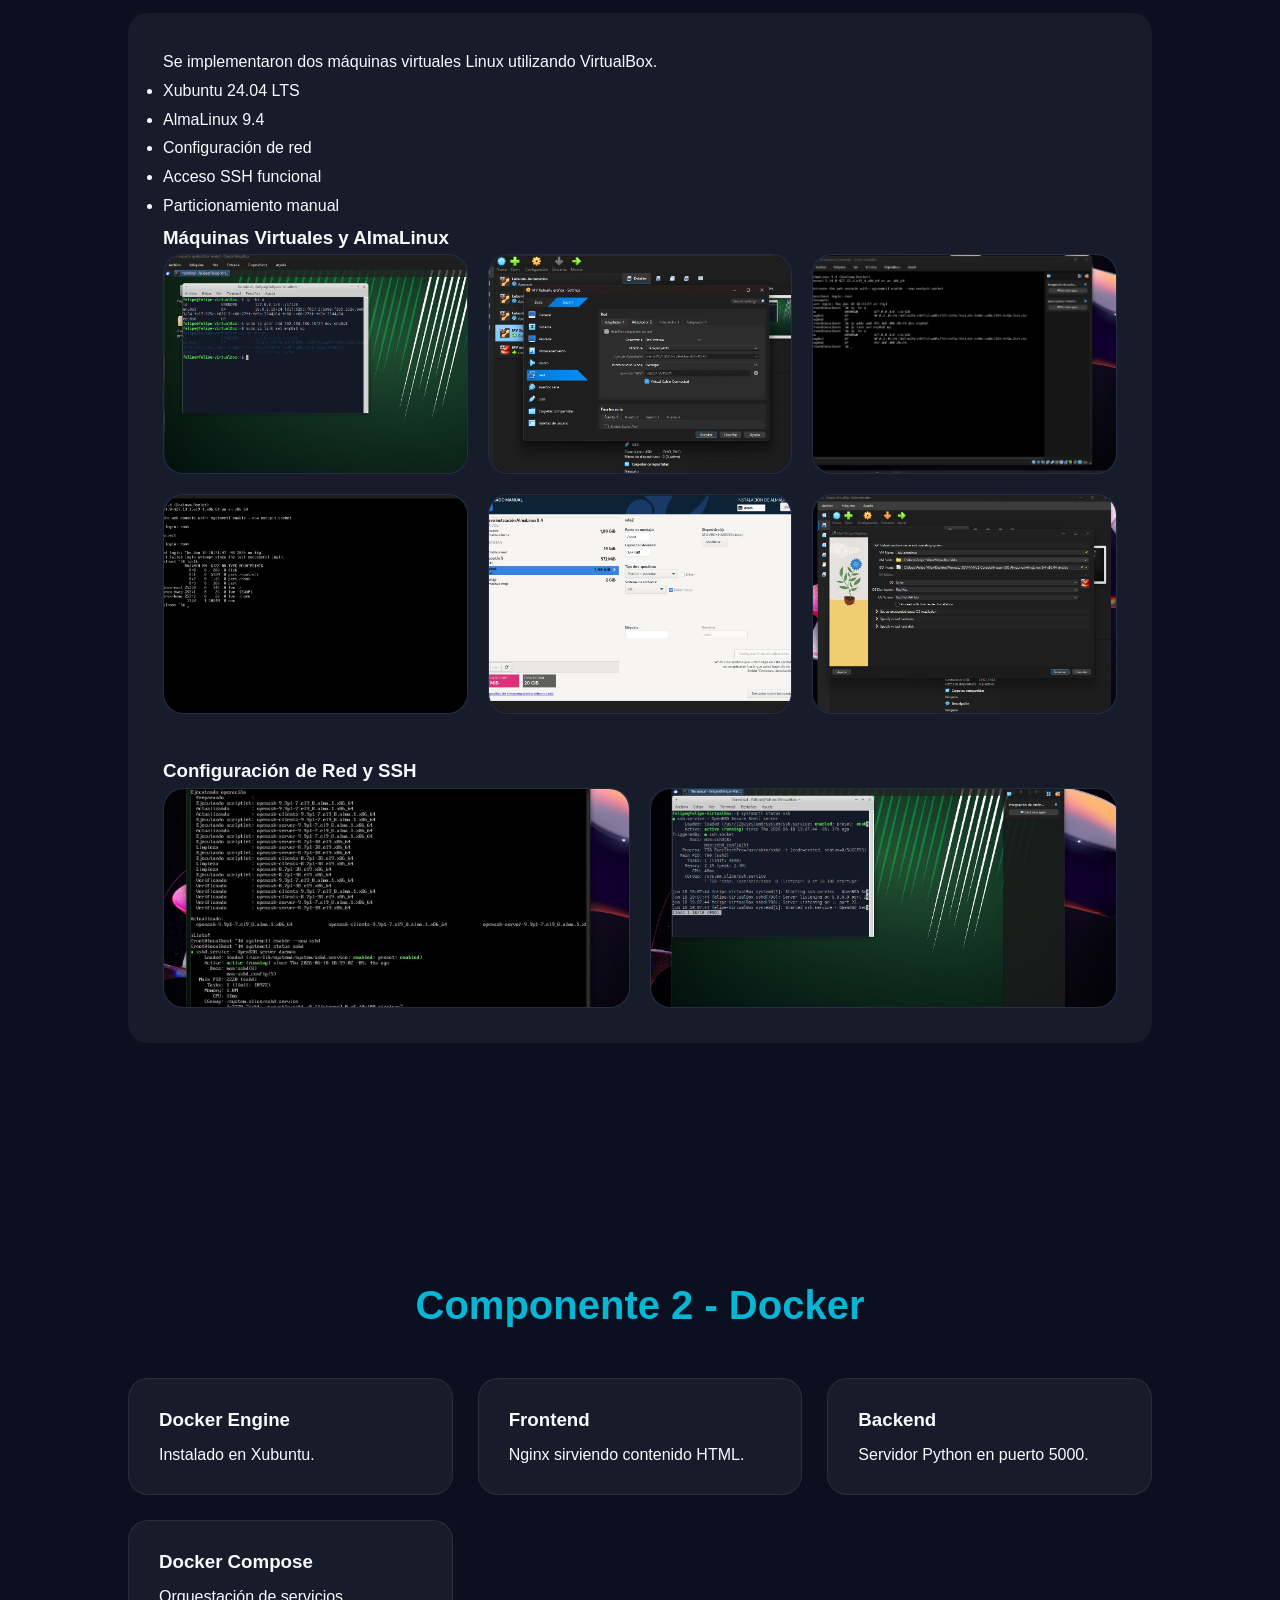
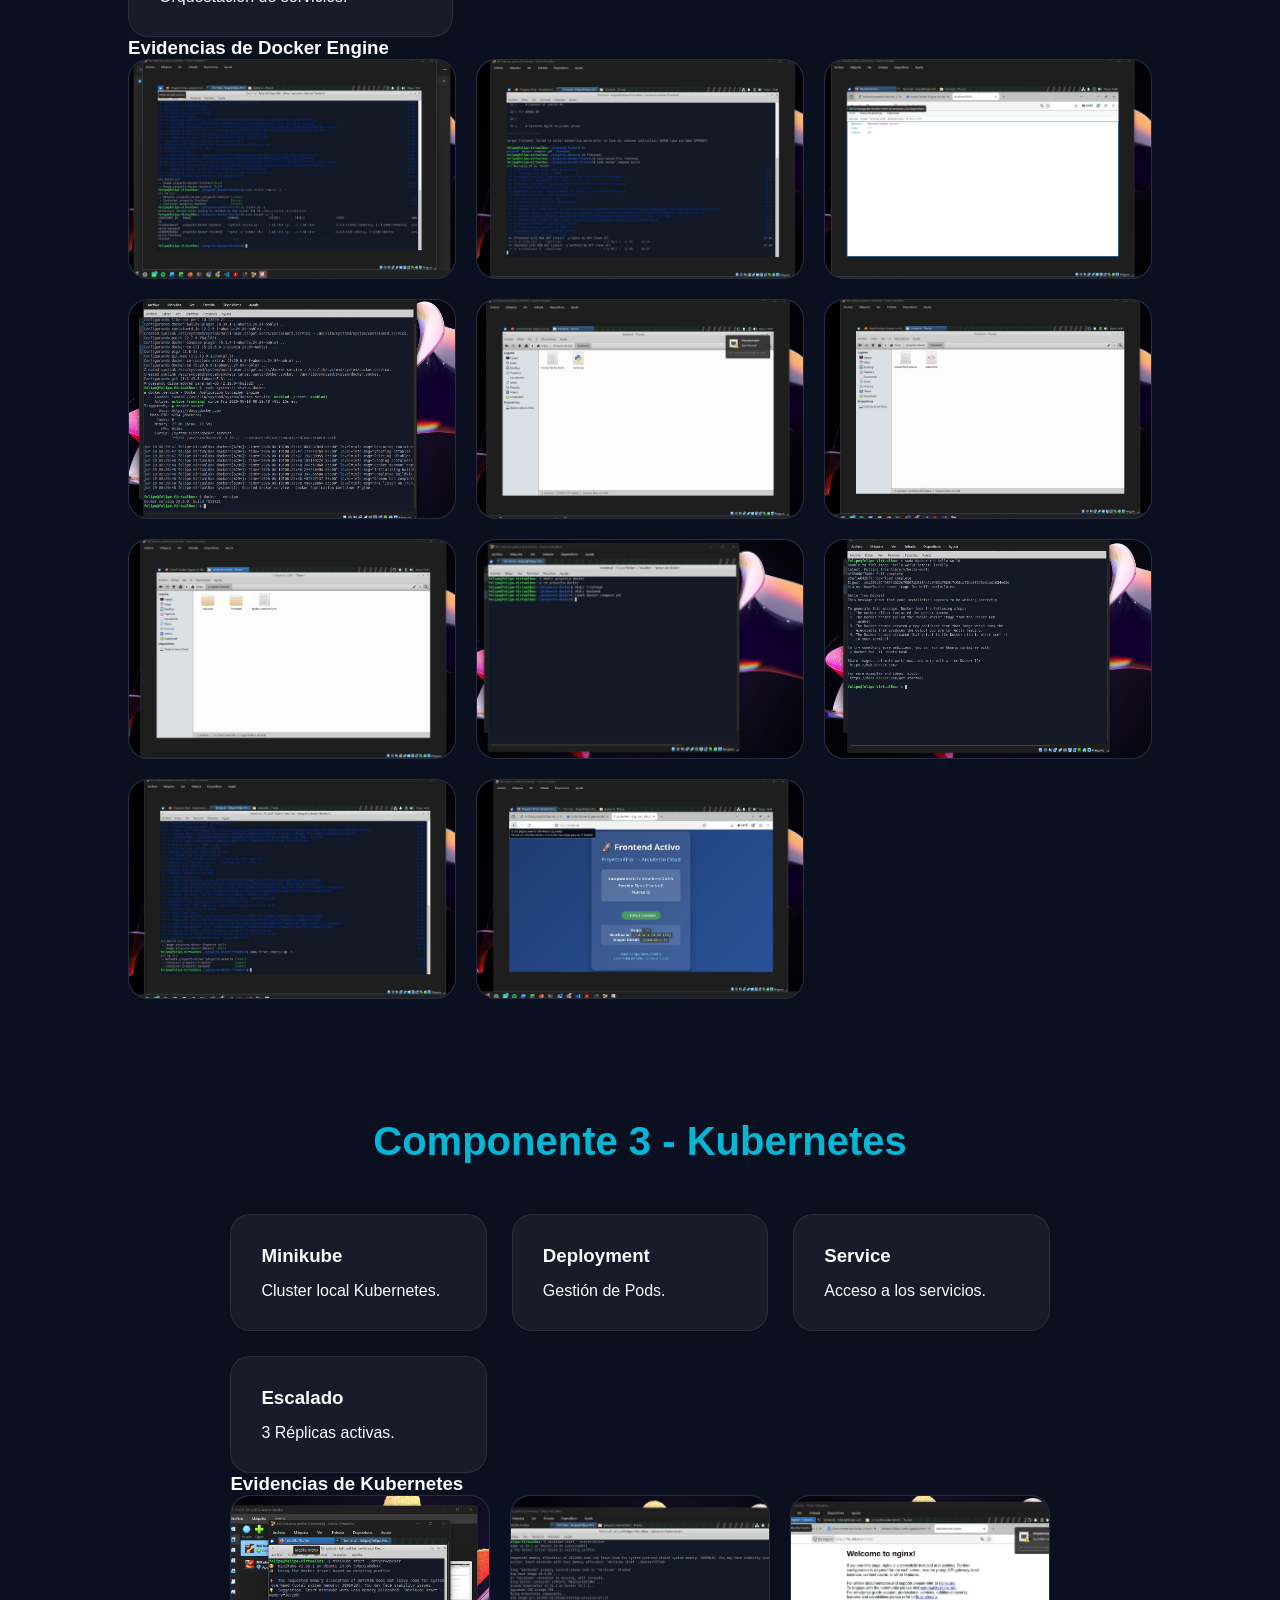
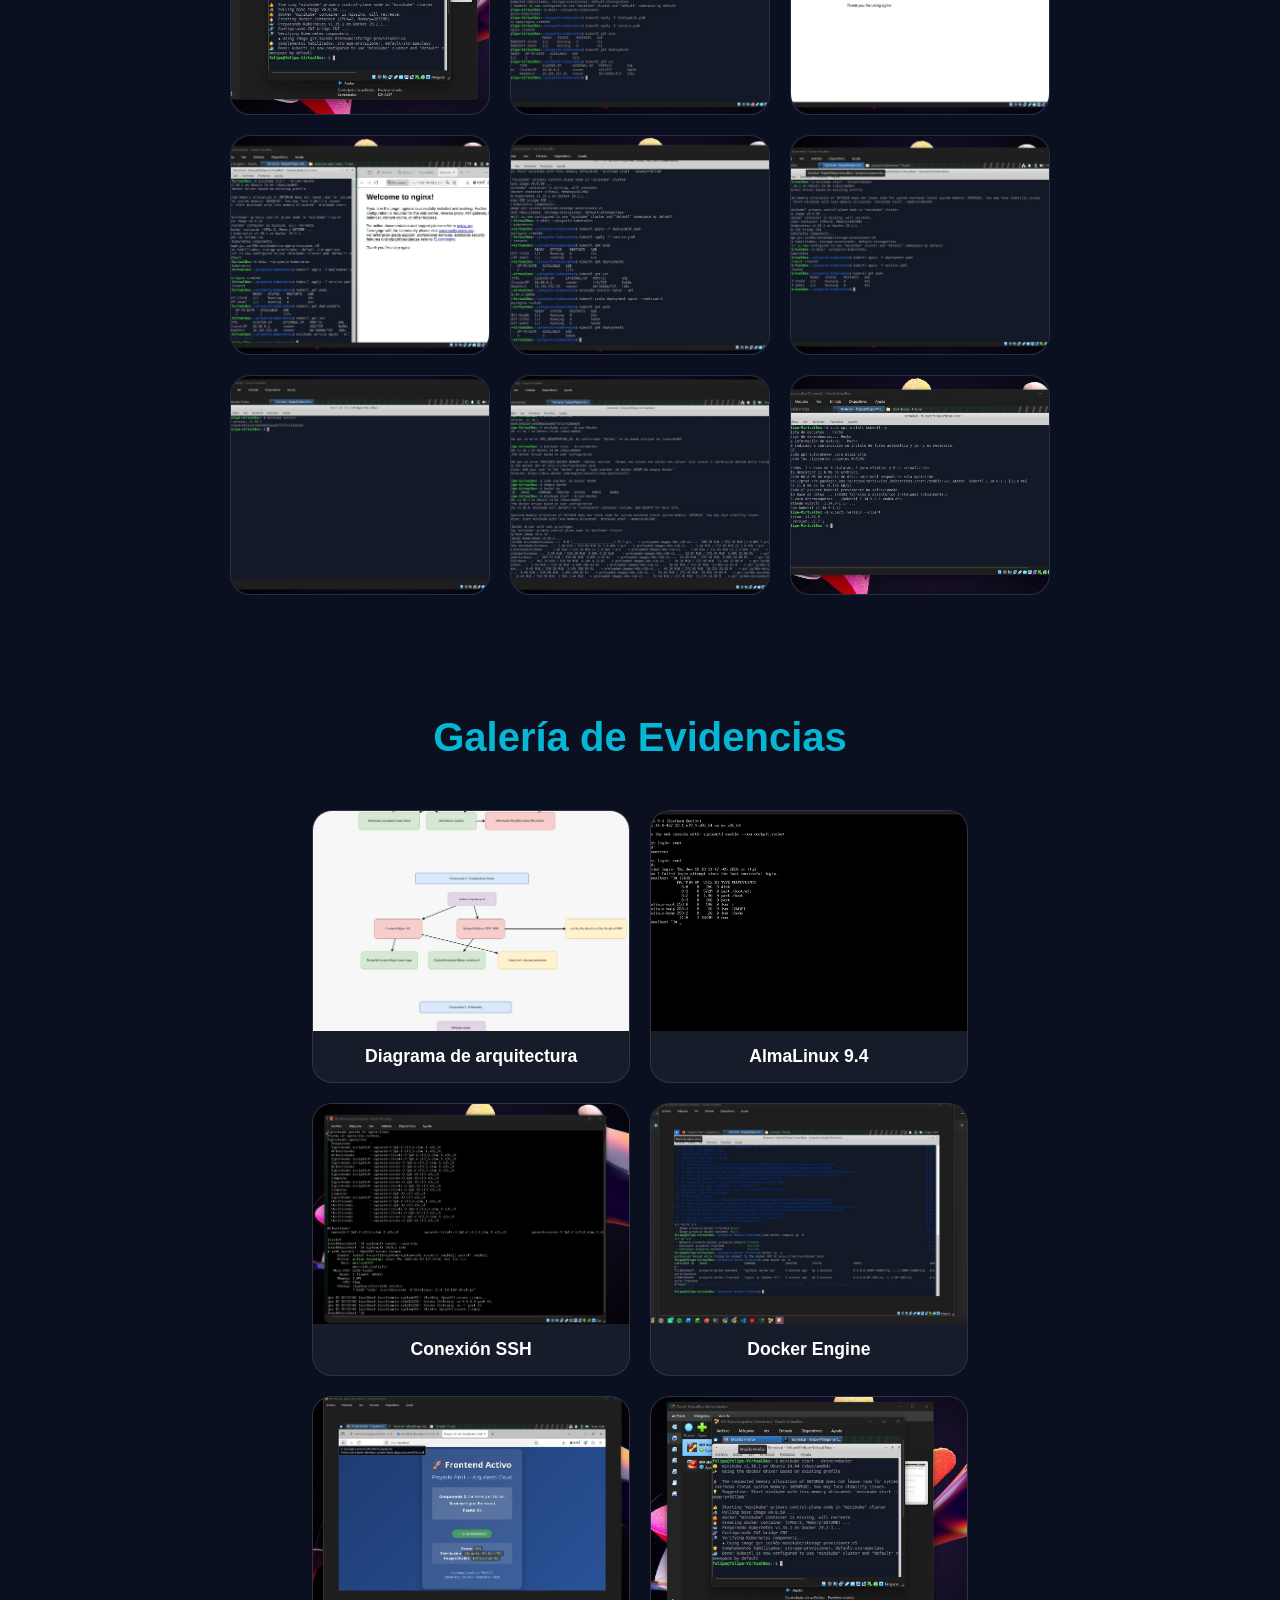
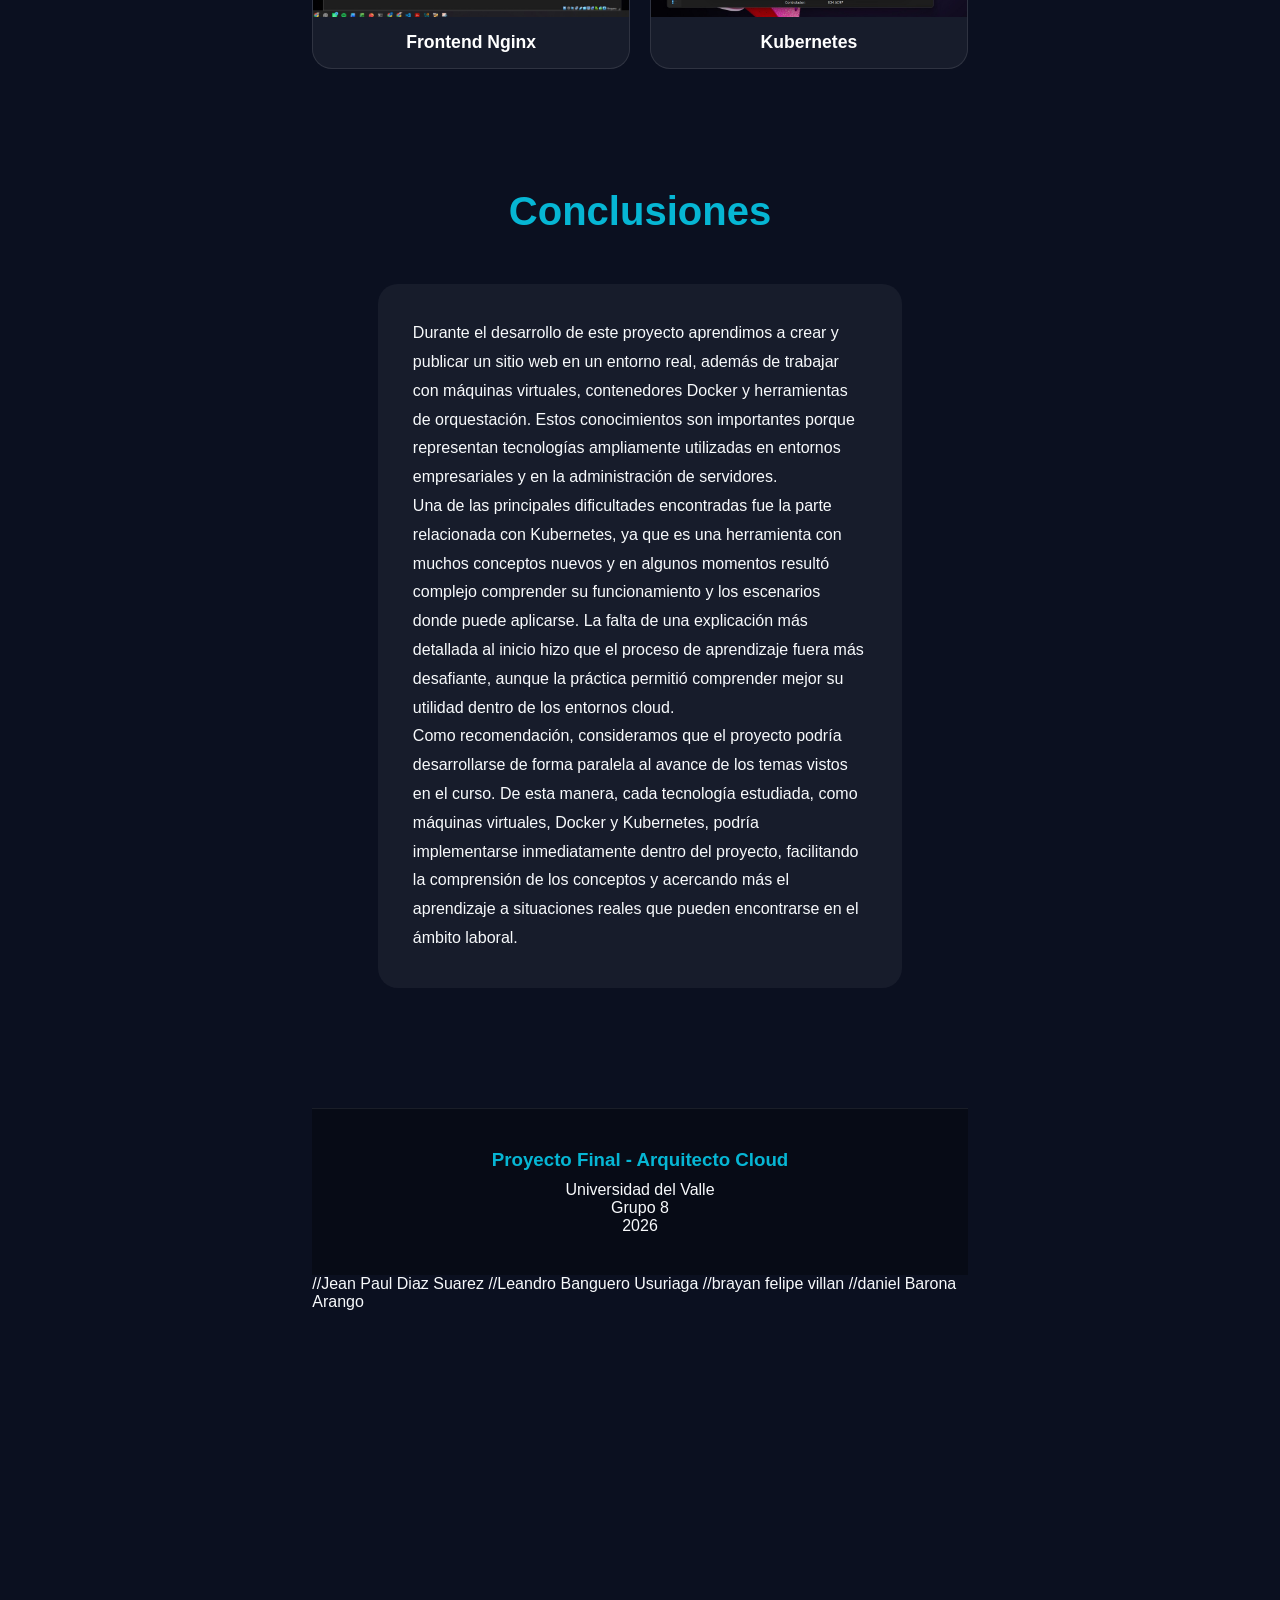
==== commit 854af174: "version_final_de_la_pagina" ====
--- a/index.html
+++ b/index.html
@@ -11,7 +11,15 @@
     <link rel="preconnect" href="https://fonts.gstatic.com" crossorigin>
     <link href="https://fonts.googleapis.com/css2?family=Poppins:wght@300;400;500;600;700&display=swap" rel="stylesheet">
 </head>
-
+<!-- VISOR DE IMAGENES -->
+
+<div id="imageModal" class="modal">
+
+    <span class="close">&times;</span>
+
+    <img class="modal-content" id="modalImg">
+
+</div>
 <body>
 
     <!-- NAVBAR -->
@@ -31,6 +39,7 @@
                 <li><a href="#kubernetes">Kubernetes</a></li>
                 <li><a href="#galeria">Galería</a></li>
                 <li><a href="#conclusiones">Conclusiones</a></li>
+                <li><a href="https://canva.link/r9285n68oen4cjd" target="_blank">Presentacion en CANVA</a></li>
             </ul>
         </nav>
     </header>
@@ -105,29 +114,54 @@
 
         <div class="cards">
 
-            <div class="card">
-                <h3>Daniel Barona Arango</h3>
-                <p>Integrante del proyecto.</p>
-            </div>
-
-            <div class="card">
-                <h3>Felipe Villán Jiménez</h3>
-                <p>Integrante del proyecto.</p>
-            </div>
-
-            <div class="card">
-                <h3>Leandro Banguero</h3>
-                <p>Integrante del proyecto.</p>
-            </div>
-
-            <div class="card">
-                <h3>Jean Paul Díaz Suárez</h3>
-                <p>Integrante del proyecto.</p>
-            </div>
-
-        </div>
-
-    </section>
+    <div class="card">
+        <img src="img/daniel.jpeg" alt="Daniel Barona" class="team-photo">
+        <h3>Daniel Barona Arango</h3>
+        <p>Integrante del proyecto.</p>
+    </div>
+
+    <div class="card">
+        <img src="img/brayan.jpeg" alt="Felipe Villán" class="team-photo">
+        <h3>Felipe Villán Jiménez</h3>
+        <p>Integrante del proyecto.</p>
+    </div>
+
+    <div class="card">
+        <img src="img/jean.jpeg" alt="Leandro Banguero" class="team-photo">
+        <h3>Leandro Banguero</h3>
+        <p>Integrante del proyecto.</p>
+    </div>
+
+    <div class="card">
+        <img src="img/leandro.jpeg" alt="Jean Paul Díaz" class="team-photo">
+        <h3>Jean Paul Díaz Suárez</h3>
+        <p>Integrante del proyecto.</p>
+    </div>
+
+</div>
+
+    </section>
+   <section id="video" class="section">
+
+    <h2 class="section-title">
+        Video de Sustentación
+    </h2>
+
+    <div class="video-container">
+
+        <iframe
+            src="https://www.youtube.com/embed/3d58Nv4zeVk"
+            title="Video del Proyecto"
+            allowfullscreen>
+        </iframe>
+
+    </div>
+
+</section>
+
+    </div>
+
+</section>
 
     <!-- ARQUITECTURA -->
 
@@ -303,11 +337,23 @@
 
         </div>
 
-        <div class="placeholder">
-            Espacio reservado para evidencias Docker
-        </div>
-
-    </section>
+        <h3>Evidencias de Docker Engine</h3>
+
+<div class="gallery">
+
+    <div class="gallery-item"><img src="img/d1.jpeg" alt="Docker 1"></div>
+    <div class="gallery-item"><img src="img/d2.jpeg" alt="Docker 2"></div>
+    <div class="gallery-item"><img src="img/d3.jpeg" alt="Docker 3"></div>
+    <div class="gallery-item"><img src="img/d4.jpeg" alt="Docker 4"></div>
+    <div class="gallery-item"><img src="img/d5.jpeg" alt="Docker 5"></div>
+    <div class="gallery-item"><img src="img/d6.jpeg" alt="Docker 6"></div>
+    <div class="gallery-item"><img src="img/d7.jpeg" alt="Docker 7"></div>
+    <div class="gallery-item"><img src="img/d8.jpeg" alt="Docker 8"></div>
+    <div class="gallery-item"><img src="img/d9.jpeg" alt="Docker 9"></div>
+    <div class="gallery-item"><img src="img/d10.jpeg" alt="Docker 10"></div>
+    <div class="gallery-item"><img src="img/d11.jpeg" alt="Docker 11"></div>
+
+</div>
 
     <!-- KUBERNETES -->
 
@@ -341,11 +387,21 @@
 
         </div>
 
-        <div class="placeholder">
-            Espacio reservado para evidencias Kubernetes
-        </div>
-
-    </section>
+        <h3>Evidencias de Kubernetes</h3>
+
+<div class="gallery">
+
+    <div class="gallery-item"><img src="img/k1.jpeg" alt="Kubernetes 1"></div>
+    <div class="gallery-item"><img src="img/k2.jpeg" alt="Kubernetes 2"></div>
+    <div class="gallery-item"><img src="img/k3.jpeg" alt="Kubernetes 3"></div>
+    <div class="gallery-item"><img src="img/k4.jpeg" alt="Kubernetes 4"></div>
+    <div class="gallery-item"><img src="img/k5.jpeg" alt="Kubernetes 5"></div>
+    <div class="gallery-item"><img src="img/k6.jpeg" alt="Kubernetes 6"></div>
+    <div class="gallery-item"><img src="img/k7.jpeg" alt="Kubernetes 7"></div>
+    <div class="gallery-item"><img src="img/k8.jpeg" alt="Kubernetes 8"></div>
+    <div class="gallery-item"><img src="img/k9.jpeg" alt="Kubernetes 9"></div>
+
+</div>
 
     <!-- GALERIA -->
 
@@ -357,16 +413,37 @@
 
         <div class="gallery">
 
-            <div class="gallery-item">VM 1</div>
-            <div class="gallery-item">VM 2</div>
-            <div class="gallery-item">SSH</div>
-            <div class="gallery-item">Docker</div>
-            <div class="gallery-item">Frontend</div>
-            <div class="gallery-item">Kubernetes</div>
-
-        </div>
-
-    </section>
+    <div class="gallery-card">
+        <img src="img/mapa.jpeg" alt="Diagrama de arquitectura">
+        <h3>Diagrama de arquitectura</h3>
+    </div>
+
+    <div class="gallery-card">
+        <img src="img/alma1.jpeg" alt="AlmaLinux">
+        <h3>AlmaLinux 9.4</h3>
+    </div>
+
+    <div class="gallery-card">
+        <img src="img/ssh1.jpeg" alt="SSH">
+        <h3>Conexión SSH</h3>
+    </div>
+
+    <div class="gallery-card">
+        <img src="img/d1.jpeg" alt="Docker">
+        <h3>Docker Engine</h3>
+    </div>
+
+    <div class="gallery-card">
+        <img src="img/d11.jpeg" alt="Frontend">
+        <h3>Frontend Nginx</h3>
+    </div>
+
+    <div class="gallery-card">
+        <img src="img/k1.jpeg" alt="Kubernetes">
+        <h3>Kubernetes</h3>
+    </div>
+
+</div>
 
     <!-- CONCLUSIONES -->
 
@@ -378,16 +455,17 @@
 
         <div class="content-box">
 
-            <p>
-                En esta sección se presentarán los aprendizajes obtenidos
-                durante el desarrollo del proyecto.
-            </p>
-
-            <p>
-                También se describirán las dificultades encontradas y las
-                soluciones implementadas por el equipo.
-            </p>
-
+<p>
+Durante el desarrollo de este proyecto aprendimos a crear y publicar un sitio web en un entorno real, además de trabajar con máquinas virtuales, contenedores Docker y herramientas de orquestación. Estos conocimientos son importantes porque representan tecnologías ampliamente utilizadas en entornos empresariales y en la administración de servidores.
+</p>
+
+<p>
+Una de las principales dificultades encontradas fue la parte relacionada con Kubernetes, ya que es una herramienta con muchos conceptos nuevos y en algunos momentos resultó complejo comprender su funcionamiento y los escenarios donde puede aplicarse. La falta de una explicación más detallada al inicio hizo que el proceso de aprendizaje fuera más desafiante, aunque la práctica permitió comprender mejor su utilidad dentro de los entornos cloud.
+</p>
+
+<p>
+Como recomendación, consideramos que el proyecto podría desarrollarse de forma paralela al avance de los temas vistos en el curso. De esta manera, cada tecnología estudiada, como máquinas virtuales, Docker y Kubernetes, podría implementarse inmediatamente dentro del proyecto, facilitando la comprensión de los conceptos y acercando más el aprendizaje a situaciones reales que pueden encontrarse en el ámbito laboral.
+</p>
         </div>
 
     </section>
--- a/css/style.css
+++ b/css/style.css
@@ -333,4 +333,100 @@
     height:100%;
     object-fit:cover;
     border-radius:20px;
+}
+.gallery-card{
+    background: rgba(255,255,255,0.05);
+    border-radius: 20px;
+    overflow: hidden;
+    transition: all 0.4s ease;
+    border: 1px solid rgba(255,255,255,0.1);
+}
+
+.gallery-card:hover{
+    transform: translateY(-10px);
+    box-shadow: 0 15px 35px rgba(0,255,255,0.25);
+}
+
+.gallery-card img{
+    width: 100%;
+    height: 220px;
+    object-fit: cover;
+    display: block;
+}
+
+.gallery-card h3{
+    text-align: center;
+    padding: 15px;
+    font-size: 1.1rem;
+    color: #ffffff;
+}
+/* MODAL DE IMAGENES */
+
+.modal{
+    display:none;
+    position:fixed;
+    z-index:9999;
+    left:0;
+    top:0;
+    width:100%;
+    height:100%;
+    background:rgba(0,0,0,0.95);
+}
+
+.modal-content{
+    display:block;
+    margin:auto;
+    max-width:90%;
+    max-height:90%;
+    margin-top:2%;
+    border-radius:15px;
+}
+
+.close{
+    position:absolute;
+    top:20px;
+    right:40px;
+    color:white;
+    font-size:40px;
+    cursor:pointer;
+    font-weight:bold;
+}
+
+.close:hover{
+    color:#00ffff;
+}
+
+.gallery-item img,
+.gallery-card img{
+    cursor:pointer;
+}
+.team-photo{
+    width:150px;
+    height:150px;
+    border-radius:50%;
+    object-fit:cover;
+    margin:0 auto 15px;
+    display:block;
+    border:4px solid rgba(0,255,255,0.5);
+    transition:all 0.3s ease;
+}
+
+.team-photo:hover{
+    transform:scale(1.08);
+    box-shadow:0 0 25px rgba(0,255,255,0.5);
+}
+.video-container{
+    position: relative;
+    width: 100%;
+    max-width: 1000px;
+    margin: auto;
+    overflow: hidden;
+    border-radius: 20px;
+    box-shadow: 0 10px 30px rgba(0,255,255,0.2);
+}
+
+.video-container iframe{
+    width: 100%;
+    height: 560px;
+    border: none;
 }
